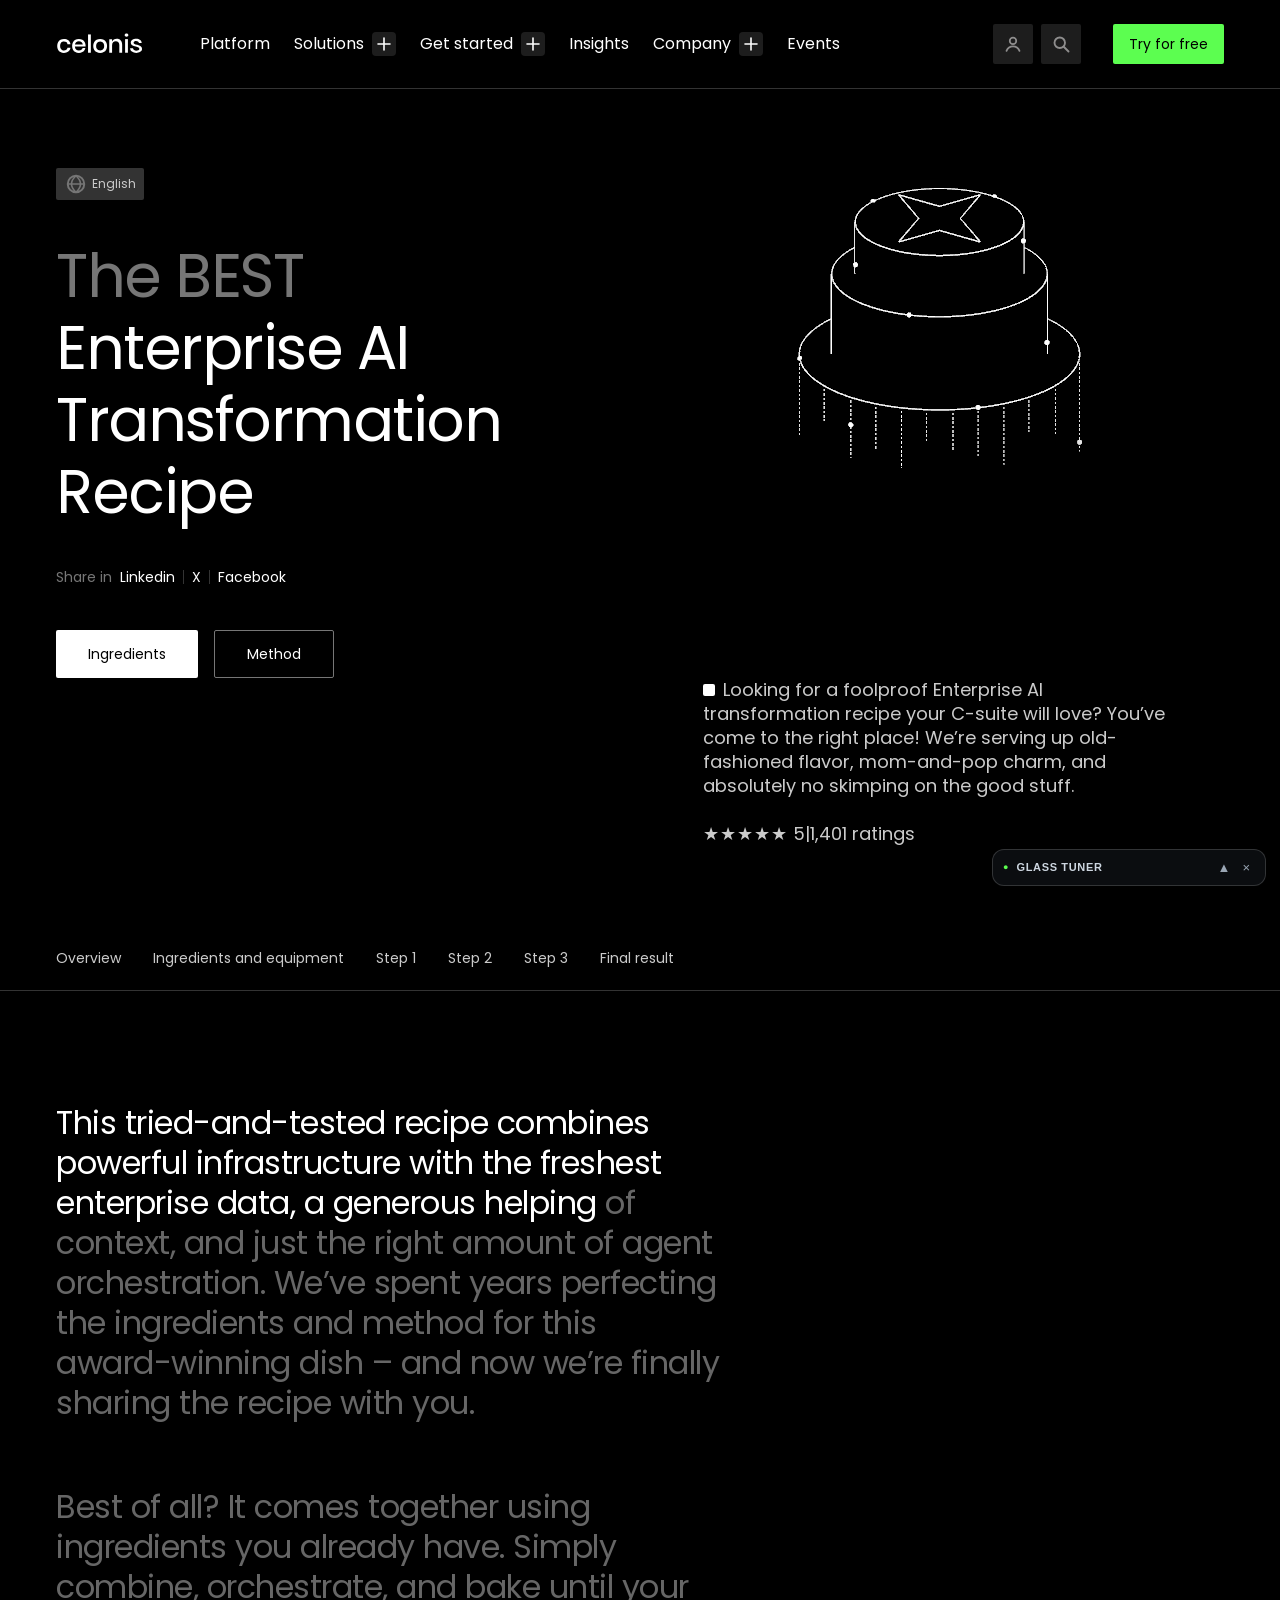
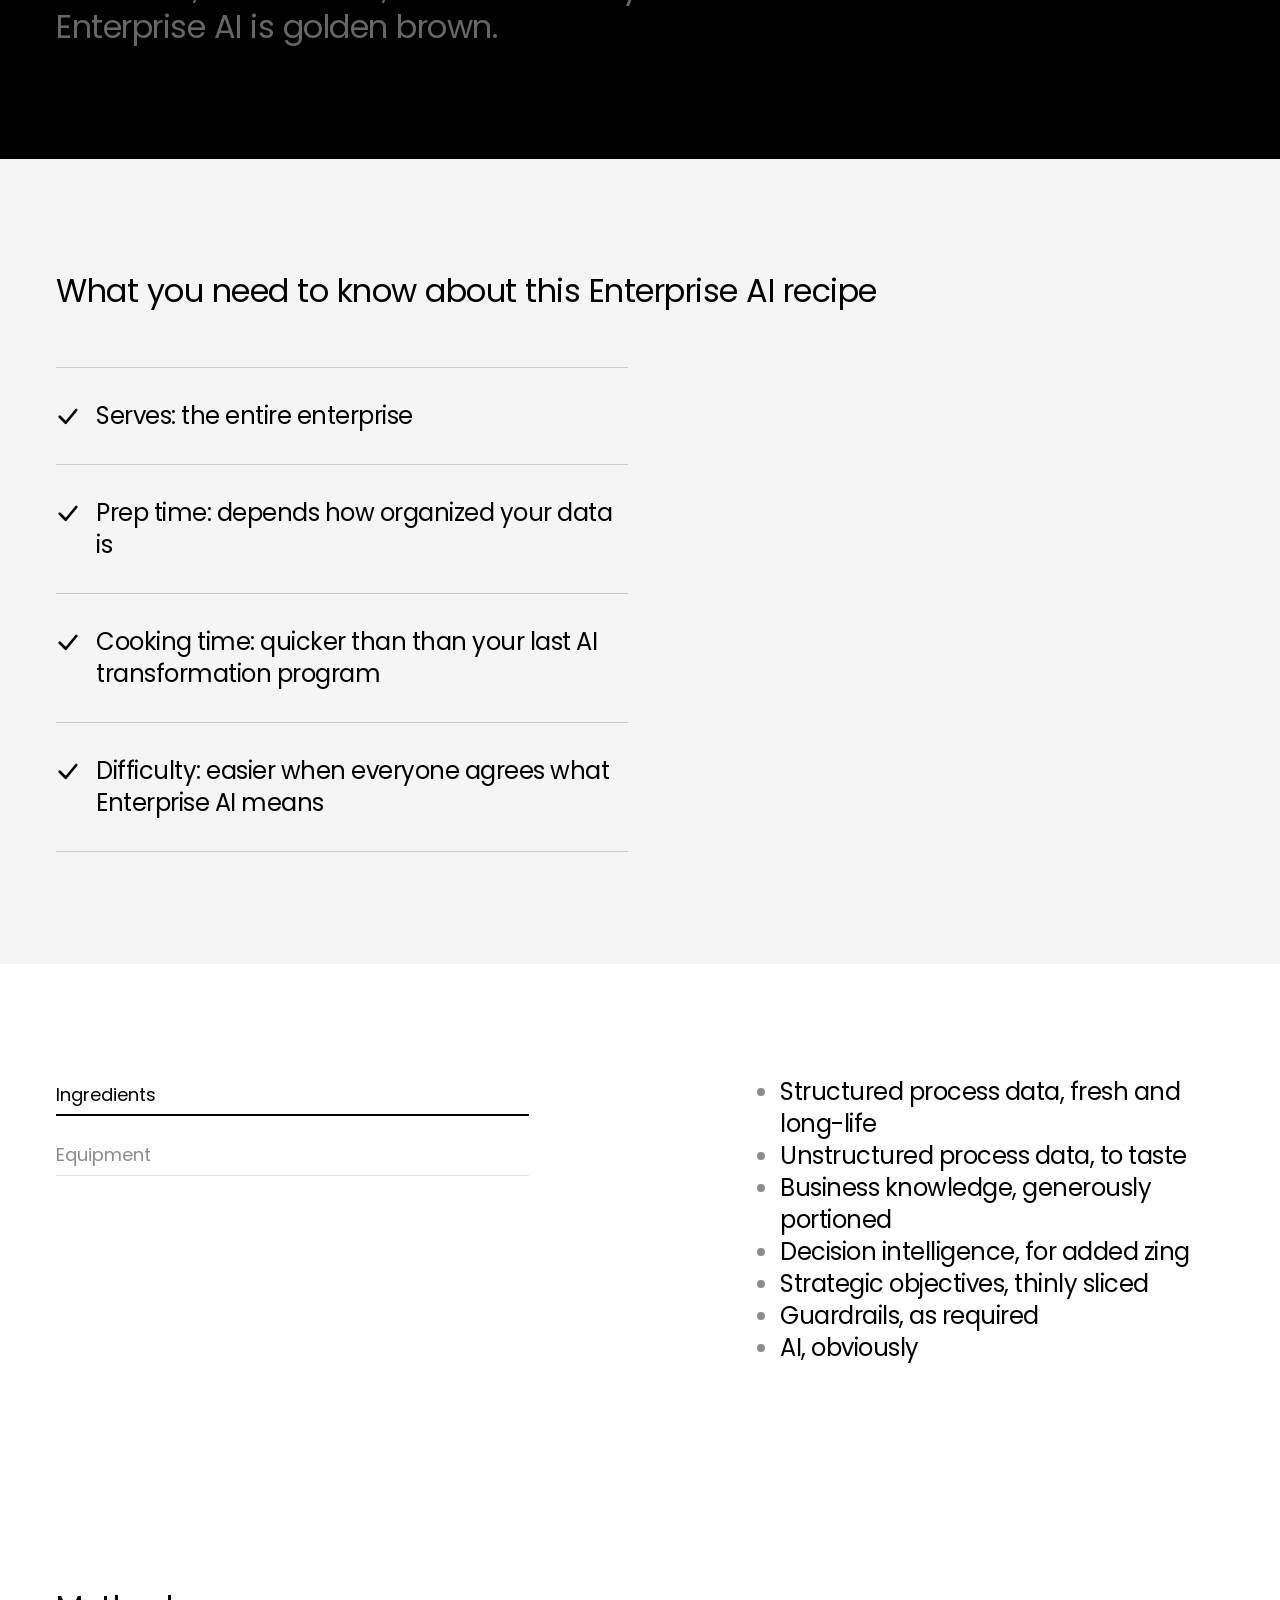
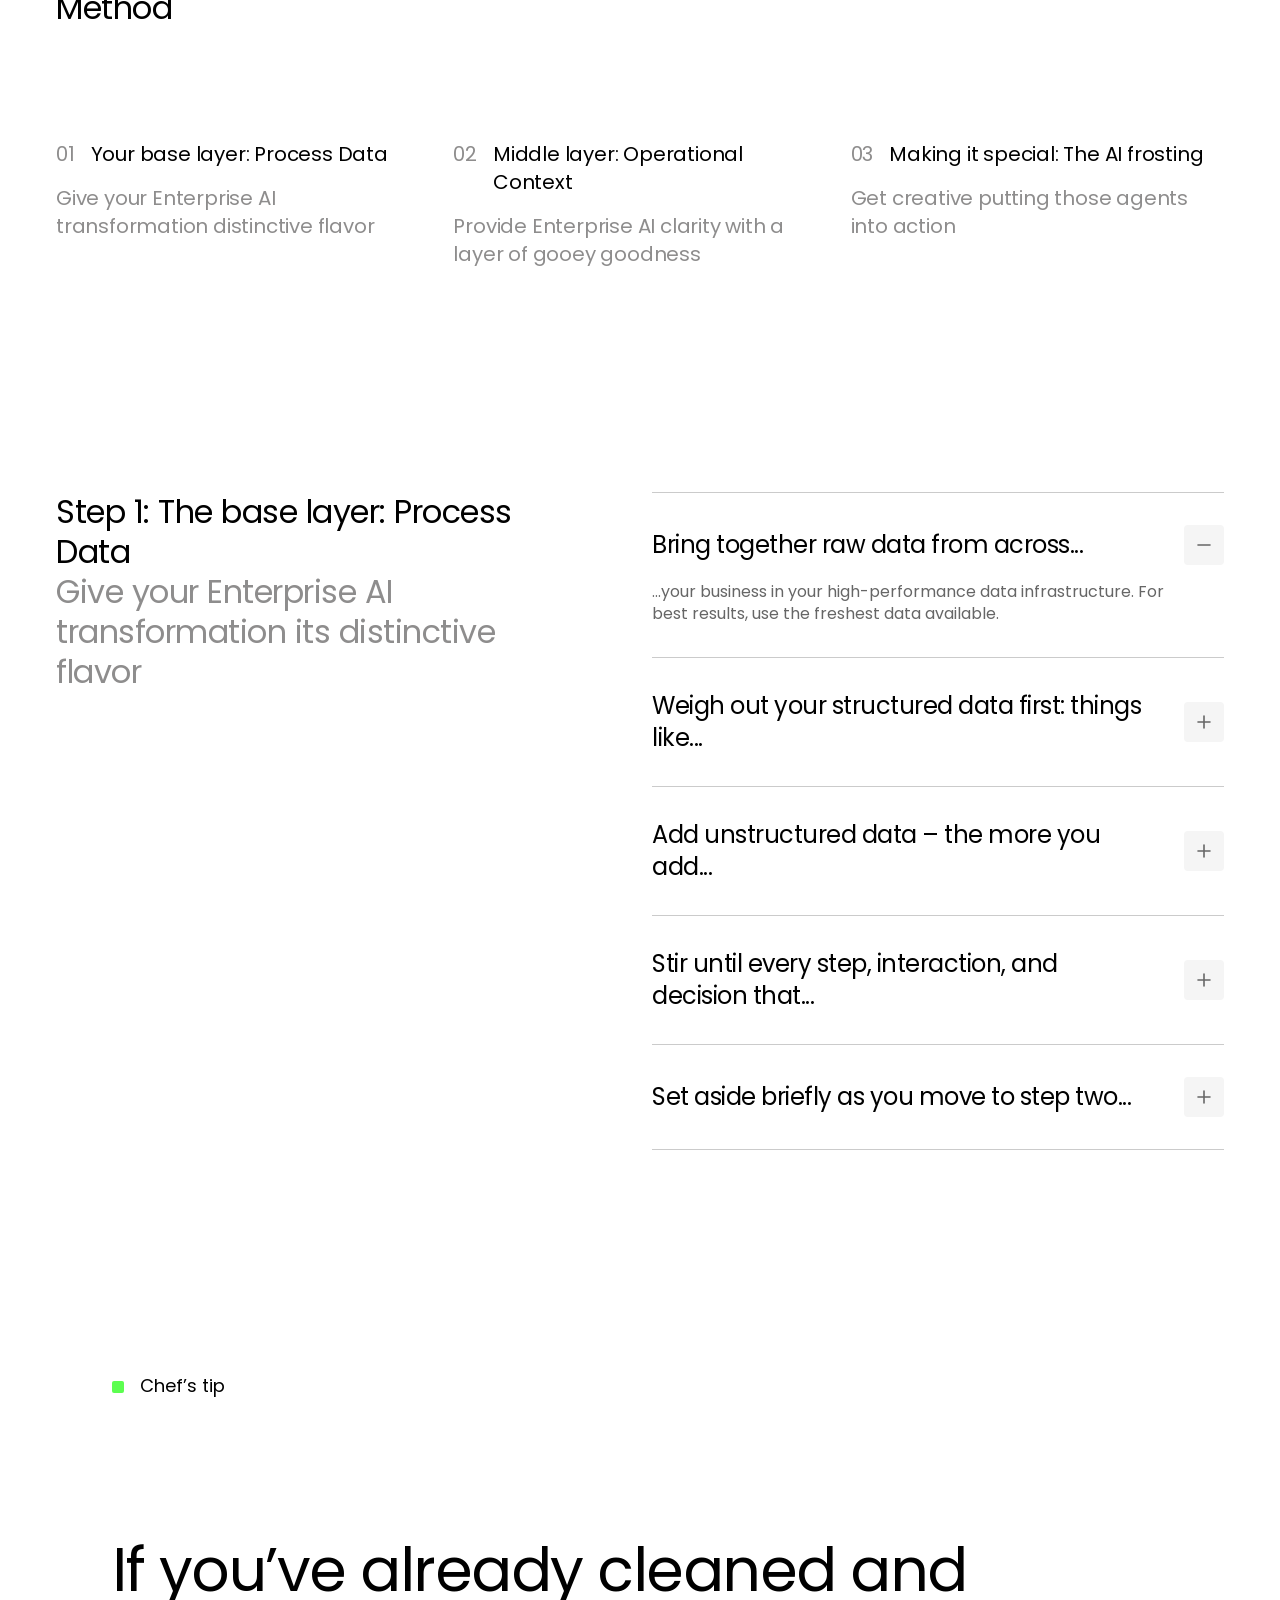
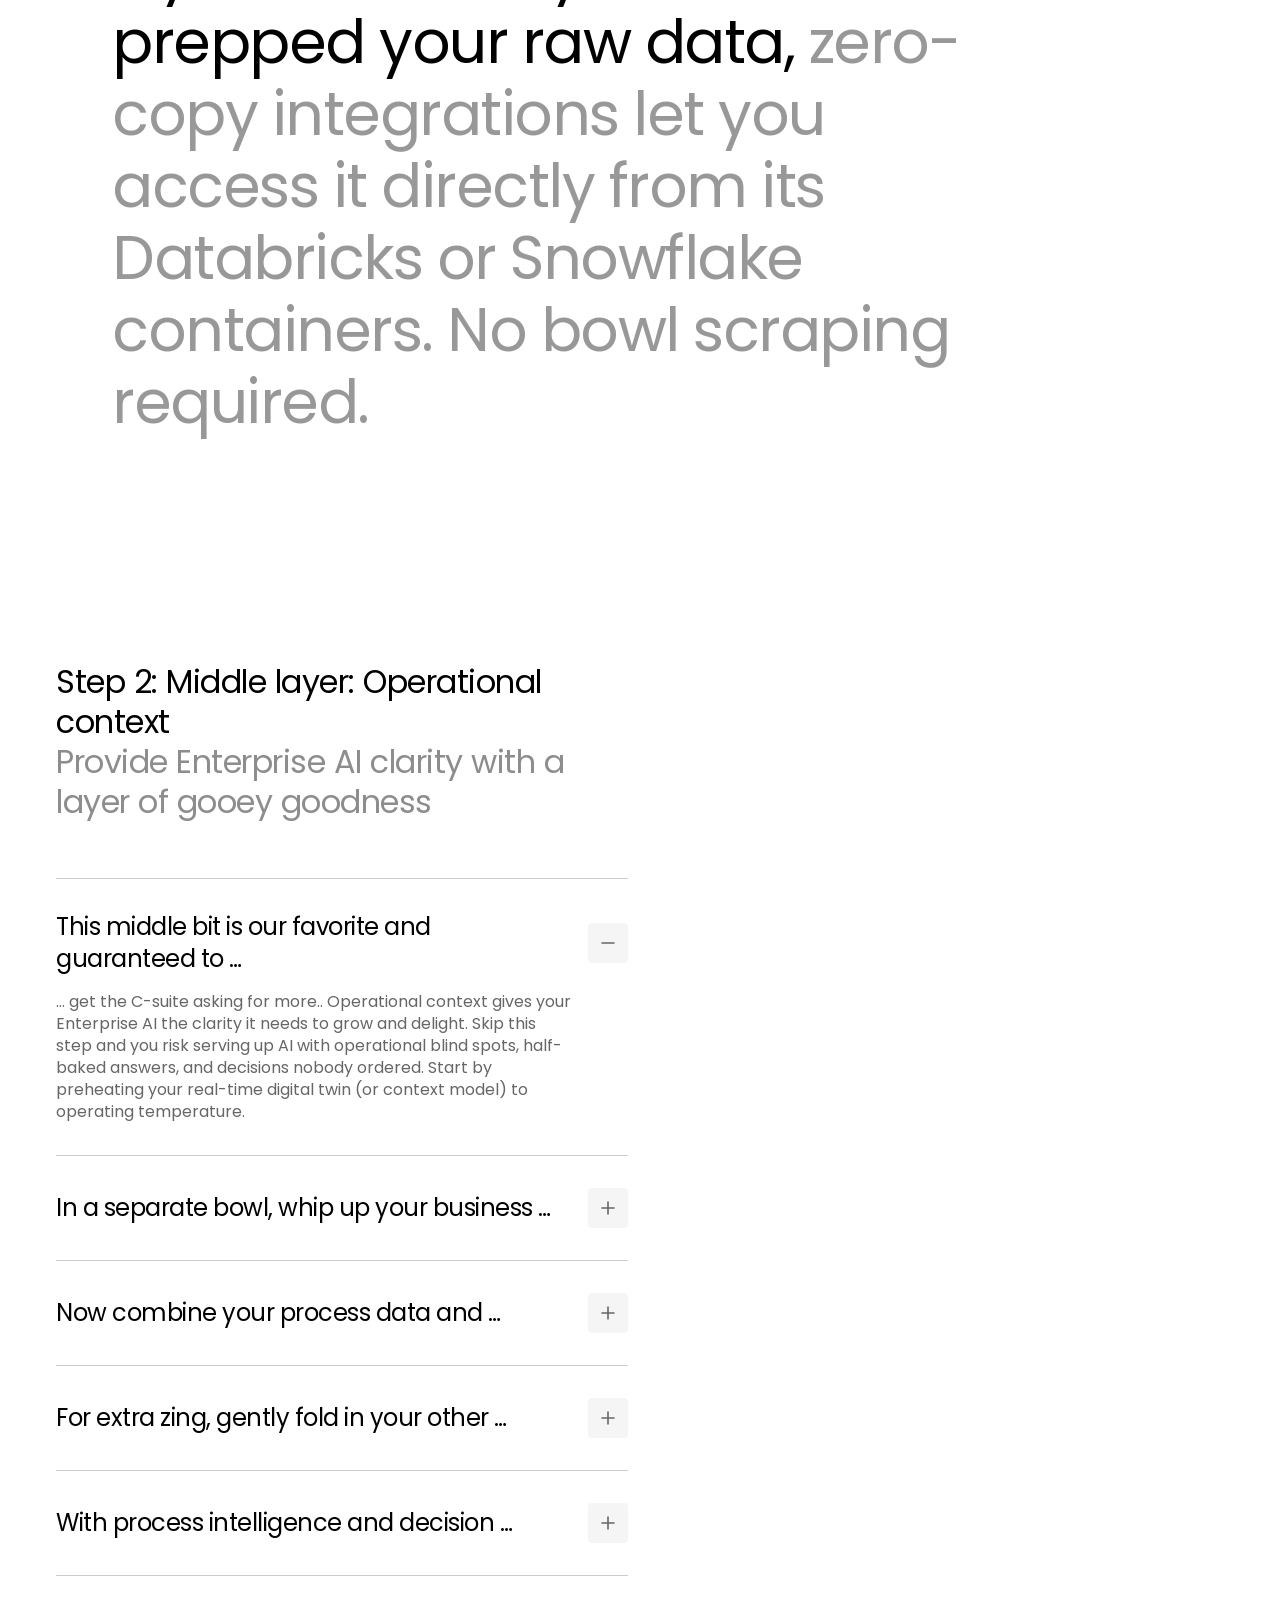
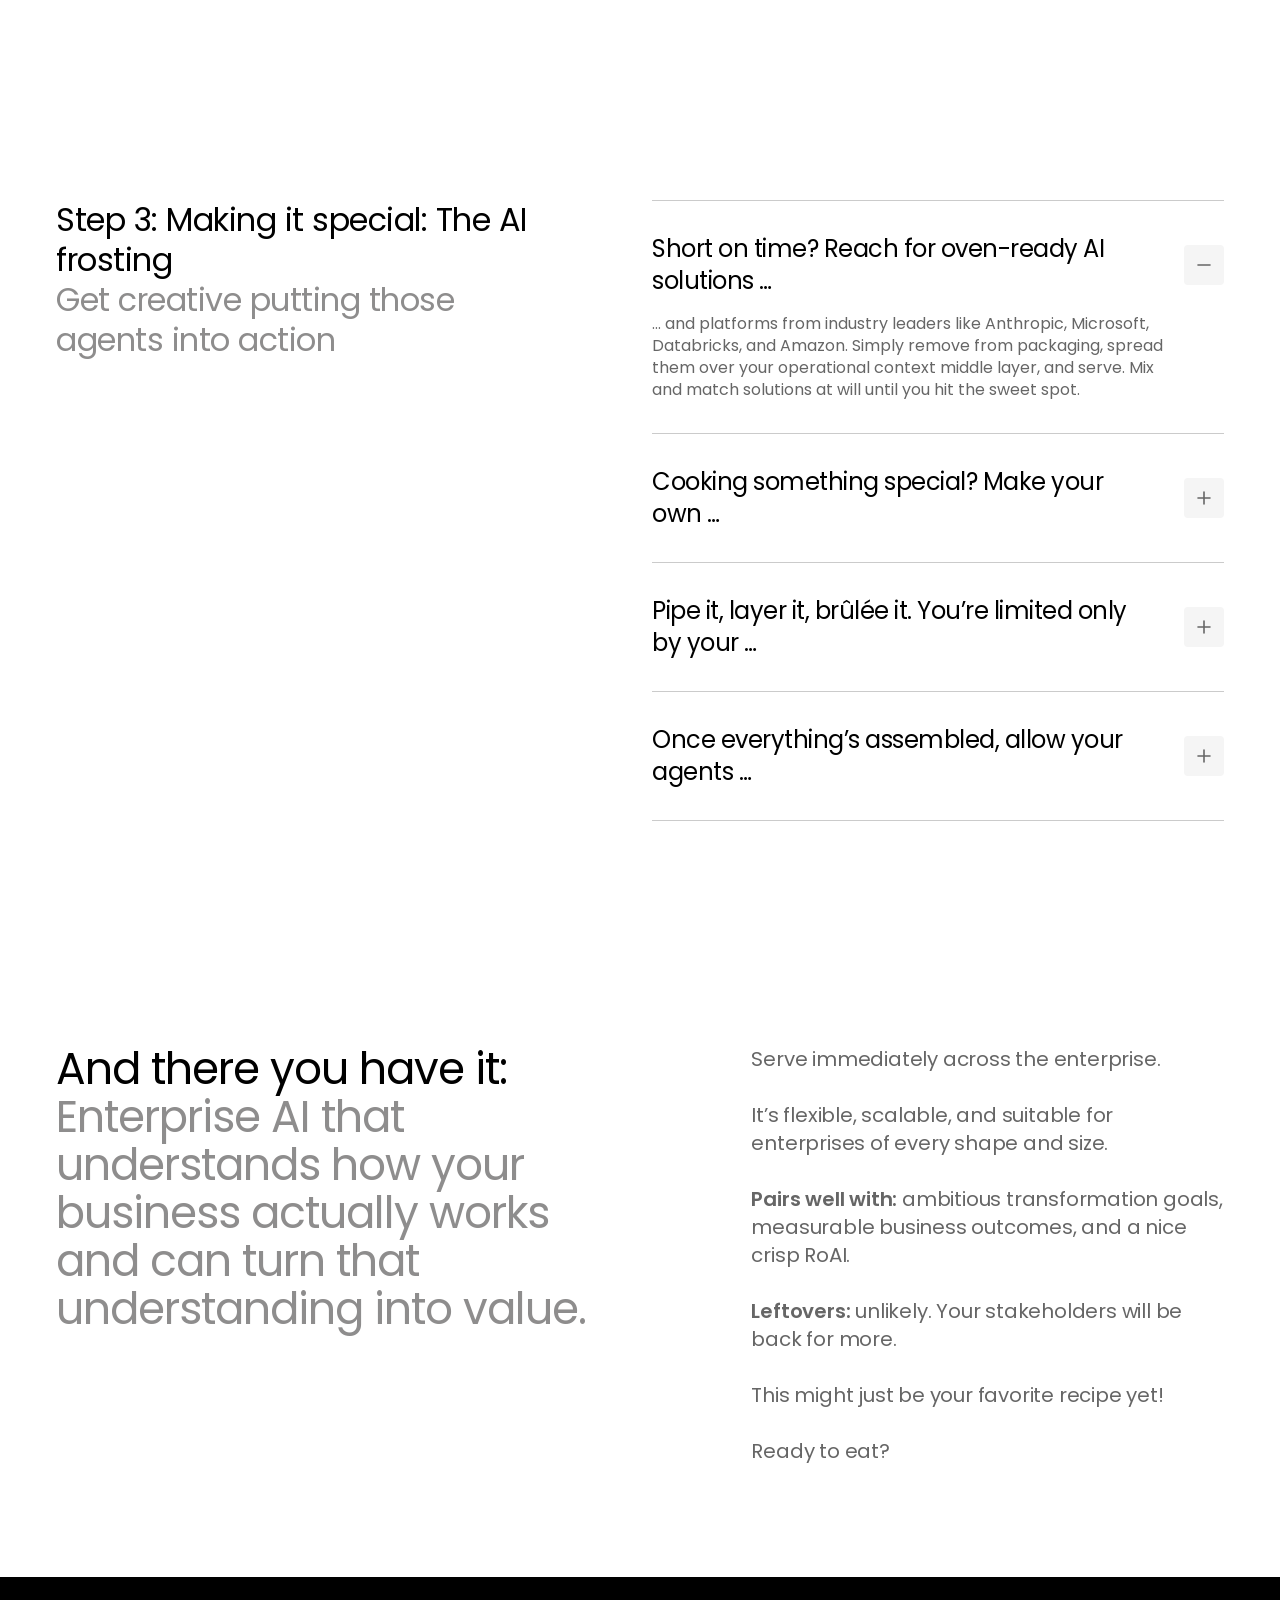
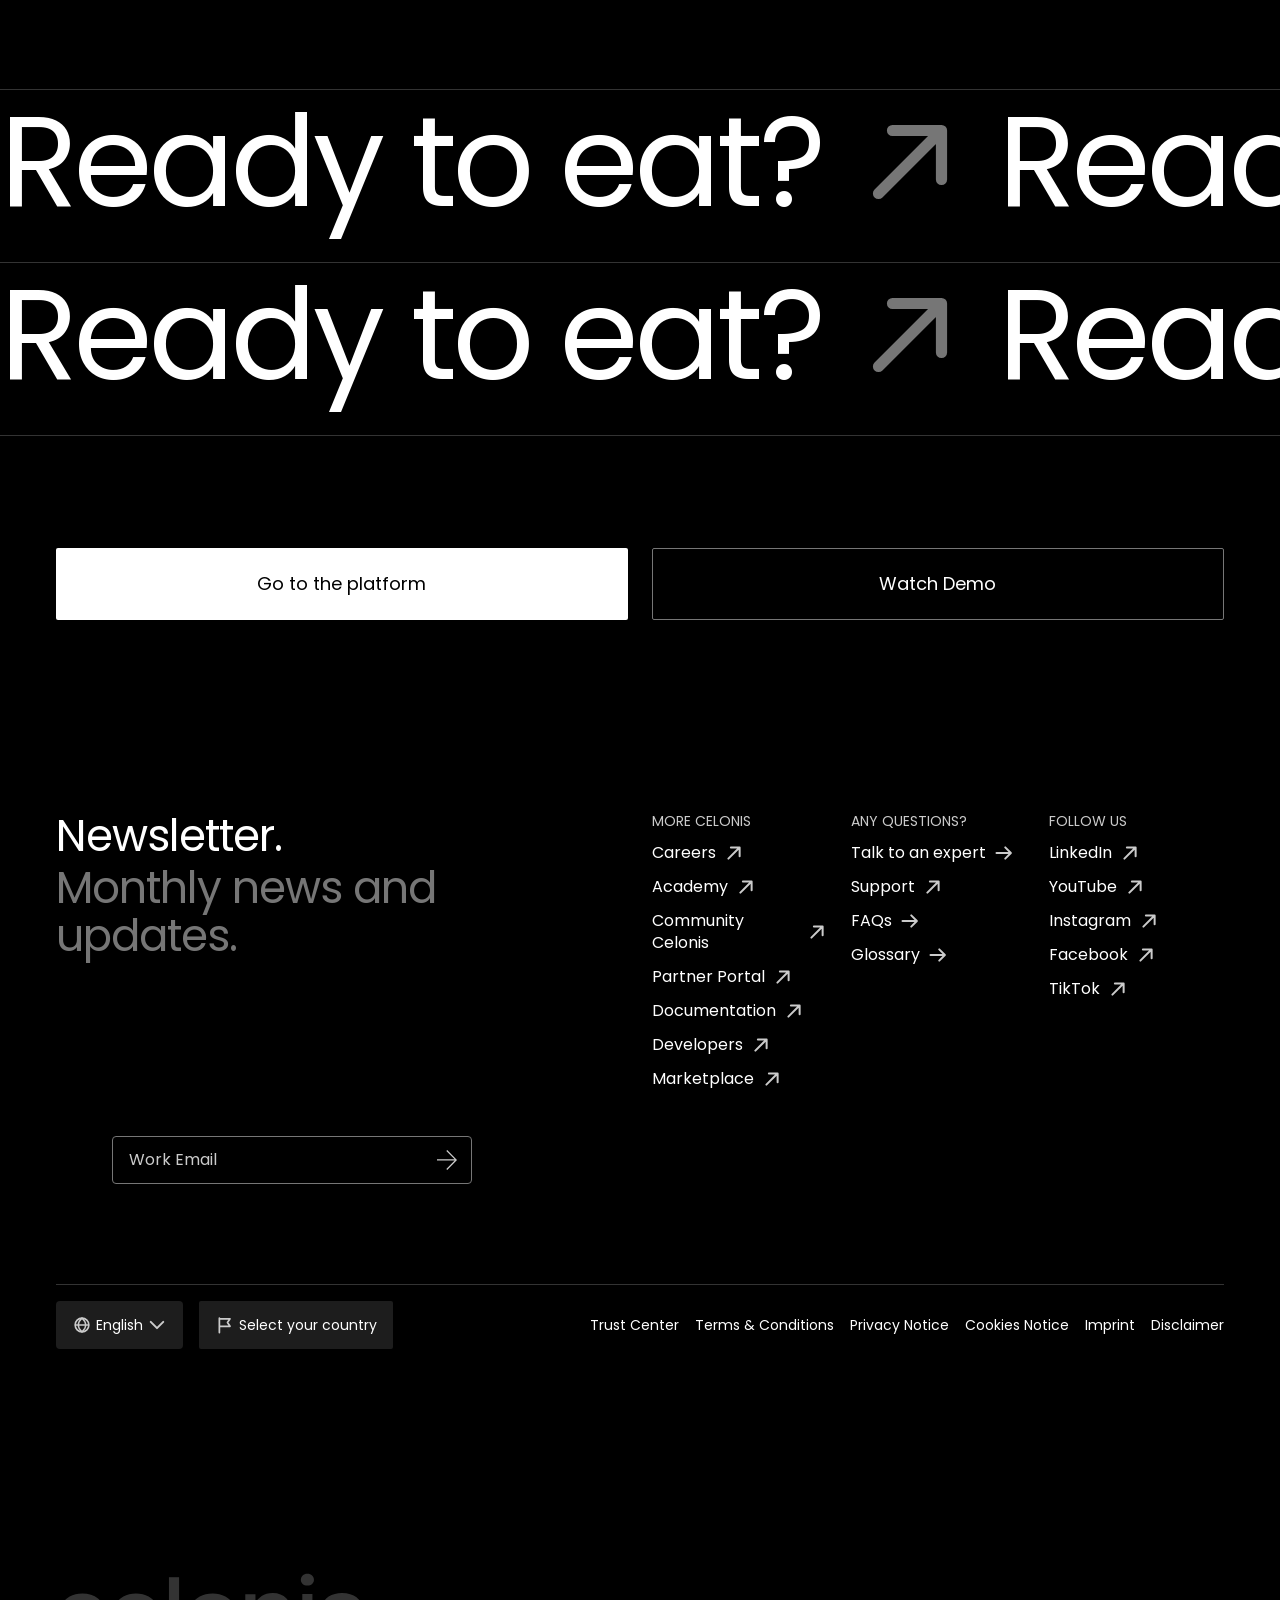
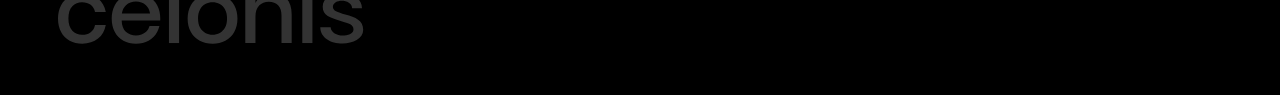
==== cake/versions/classic-3d/index.html @ 704753ac "Add classic-3d version and M35 cake styles Co-Authored-By: Claude Opus 5.5 <noreply@anthropic.com>" ====
<!DOCTYPE html>

<html lang="en" data-cake-version="classic-3d">
<head>
<meta charset="utf-8"/>
<meta content="width=device-width, initial-scale=1" name="viewport"/>
<meta content="noindex,nofollow" name="robots"/>
<title>Vibecoding prototype - Enterprise AI recipe page, Classic 3D — M35 hero (WebGL) (unofficial)</title>
<meta content="Unofficial design prototype by Hanzo. Not an official page of the brand shown, and not published or endorsed by them." name="description"/>
<link href="../../css/styles.css" rel="stylesheet"/>
<link href="../../css/header.css" rel="stylesheet"/>
<link href="../../css/detail-page-hero.css" rel="stylesheet"/>
<link href="../../css/anchor-secondary-menu.css" rel="stylesheet"/>
<link href="../../css/text-only.css" rel="stylesheet"/>
<link href="../../css/title.css" rel="stylesheet"/>
<link href="../../css/collapse-expand.css" rel="stylesheet"/>
<link href="../../css/quotes.css" rel="stylesheet"/>
<link href="../../css/basic-module.css" rel="stylesheet"/>
<link href="../../css/question.css" rel="stylesheet"/>
<link href="../../css/link-with-arrow.css" rel="stylesheet"/>
<link href="../../css/pnf.css" rel="stylesheet"/>
<link href="../../css/footer.css" rel="stylesheet"/>
<link href="../../css/lazy-styles.css" rel="stylesheet"/>
<link href="../../css/poppins.css" rel="stylesheet"/>
<link href="../../css/inert-form.css?v=2" rel="stylesheet"/>
<link href="../../css/page-shell.css" rel="stylesheet"/>
<link href="../../css/cake.css?v=1" rel="stylesheet"/>
<link href="../../css/cake-m35.css?v=1" rel="stylesheet"/>
<link href="../../css/tuner-ui.css?v=1" rel="stylesheet"/>
<link href="../../css/cake-3d.css?v=3" rel="stylesheet"/>
</head>
<body class="appear"><div class="page-shell">
<header class="header-wrapper"><div class="header block" data-block-name="header" data-block-status="loaded"><div><div></div></div><div class="nav-wrapper dark-base-theme"><nav id="nav"><div class="section nav-brand" data-section-status="loaded" style="">
<div class="default-content-wrapper"><p class=""><a href="#" title="Home"><span aria-hidden="true" class="icon icon-logo svg-icon" focusable="false"><svg aria-hidden="true" xmlns="http://www.w3.org/2000/svg"><use href="#logo"></use></svg></span></a></p></div></div><div class="section nav-menu" data-section-status="loaded" style="">
<div class="default-content-wrapper"><ul class="main-nav"><li class="search-link">
<a href="#">
<span>Search</span>
</a>
</li>
<li><a href="#" title="Platform"><span>Platform</span></a></li>
<li class="nav-drop"><button aria-controls="solutions" aria-expanded="false" aria-haspopup="true">Solutions<span class="icon-only icon-only-xsmall">
<span class="icon icon-icon-plus svg-icon"><svg aria-hidden="true" xmlns="http://www.w3.org/2000/svg"><use href="#icon-plus"></use></svg></span>
</span><span class="icon-only icon-only-xsmall">
<span class="icon icon-icon-minus svg-icon"><svg aria-hidden="true" xmlns="http://www.w3.org/2000/svg"><use href="#icon-minus"></use></svg></span>
</span></button><ul id="solutions">
<li class="header-section-get-started"><a href="#" title="Success stories"><span>Success stories</span></a><span class="icon-only dark-base-theme icon-only-medium">
<span class="icon icon-icon-arrow-right svg-icon"><svg aria-hidden="true" xmlns="http://www.w3.org/2000/svg"><use href="#icon-arrow-right"></use></svg></span>
</span></li>
<li class="empty-column"></li><li class="header-section-solutions">By transformation
          <ul>
<li><a href="#" title="Enterprise AI"><span>Enterprise AI</span></a></li>
<li><a href="#" title="Supply Chain"><span>Supply Chain</span></a></li>
<li><a href="#" title="Enterprise IT Modernization"><span>Enterprise IT Modernization</span></a></li>
<li><a href="#" title="All transformations"><span>All transformations</span></a></li>
</ul>
</li>
<li class="header-section-solutions">By Function
          <ul>
<li><a href="#" title="Process Excellence"><span>Process Excellence</span></a></li>
<li><a href="#" title="Finance and Shared Services"><span>Finance and Shared Services</span></a></li>
<li><a href="#" title="Customer Experience"><span>Customer Experience</span></a></li>
<li><a href="#" title="Sustainability"><span>Sustainability</span></a></li>
<li><a href="#" title="All functions"><span>All functions</span></a></li>
</ul>
</li>
<li class="header-section-solutions">By Industry
          <ul>
<li><a href="#" title="Banking"><span>Banking</span></a></li>
<li><a href="#" title="Manufacturing"><span>Manufacturing</span></a></li>
<li><a href="#" title="Automotive"><span>Automotive</span></a></li>
<li><a href="#" title="Life Sciences and Pharma"><span>Life Sciences and Pharma</span></a></li>
<li><a href="#" title="All industries"><span>All industries</span></a></li>
</ul>
</li>
</ul>
</li>
<li class="nav-drop"><button aria-controls="get-started" aria-expanded="false" aria-haspopup="true">Get started<span class="icon-only icon-only-xsmall">
<span class="icon icon-icon-plus svg-icon"><svg aria-hidden="true" xmlns="http://www.w3.org/2000/svg"><use href="#icon-plus"></use></svg></span>
</span><span class="icon-only icon-only-xsmall">
<span class="icon icon-icon-minus svg-icon"><svg aria-hidden="true" xmlns="http://www.w3.org/2000/svg"><use href="#icon-minus"></use></svg></span>
</span></button><ul id="get-started">
<li class="header-section-get-started"><a href="#" title="Become a Customer"><span>Become a Customer</span></a><span class="icon-only dark-base-theme icon-only-medium">
<span class="icon icon-icon-arrow-right svg-icon"><svg aria-hidden="true" xmlns="http://www.w3.org/2000/svg"><use href="#icon-arrow-right"></use></svg></span>
</span></li>
<li class="header-section-get-started"><a href="#" title="Become a Partner"><span>Become a Partner</span></a><span class="icon-only dark-base-theme icon-only-medium">
<span class="icon icon-icon-arrow-right svg-icon"><svg aria-hidden="true" xmlns="http://www.w3.org/2000/svg"><use href="#icon-arrow-right"></use></svg></span>
</span></li>
</ul>
</li>
<li><a href="#" title="Insights"><span>Insights</span></a></li>
<li class="nav-drop"><button aria-controls="company" aria-expanded="false" aria-haspopup="true">Company<span class="icon-only icon-only-xsmall">
<span class="icon icon-icon-plus svg-icon"><svg aria-hidden="true" xmlns="http://www.w3.org/2000/svg"><use href="#icon-plus"></use></svg></span>
</span><span class="icon-only icon-only-xsmall">
<span class="icon icon-icon-minus svg-icon"><svg aria-hidden="true" xmlns="http://www.w3.org/2000/svg"><use href="#icon-minus"></use></svg></span>
</span></button><ul id="company">
<li class="header-section-get-started"><a href="#" title="About us"><span>About us</span></a><span class="icon-only dark-base-theme icon-only-medium">
<span class="icon icon-icon-arrow-right svg-icon"><svg aria-hidden="true" xmlns="http://www.w3.org/2000/svg"><use href="#icon-arrow-right"></use></svg></span>
</span></li>
<li class="header-section-get-started"><a href="#" title="Our programs"><span>Our programs</span></a><span class="icon-only dark-base-theme icon-only-medium">
<span class="icon icon-icon-arrow-right svg-icon"><svg aria-hidden="true" xmlns="http://www.w3.org/2000/svg"><use href="#icon-arrow-right"></use></svg></span>
</span></li>
<li class="header-section-get-started"><a href="#" title="Contact us"><span>Contact us</span></a><span class="icon-only dark-base-theme icon-only-medium">
<span class="icon icon-icon-arrow-right svg-icon"><svg aria-hidden="true" xmlns="http://www.w3.org/2000/svg"><use href="#icon-arrow-right"></use></svg></span>
</span></li>
<li class="empty-column"></li><li class="header-section-company">Explore further
          <ul>
<li><a href="#" title="Newsroom"><span>Newsroom</span></a><br/><a href="#" title="Find all Celonis’ news"><span>Find all Celonis’ news</span></a><span class="icon-only icon-only-small">
<span class="icon icon-icon-arrow-right svg-icon"><svg aria-hidden="true" xmlns="http://www.w3.org/2000/svg"><use href="#icon-arrow-right"></use></svg></span>
</span></li>
<li><a href="#" title="Blog"><span>Blog</span></a><br/><a href="#" title="Read the latest trends and updates"><span>Read the latest trends and updates</span></a><span class="icon-only icon-only-small">
<span class="icon icon-icon-arrow-right svg-icon"><svg aria-hidden="true" xmlns="http://www.w3.org/2000/svg"><use href="#icon-arrow-right"></use></svg></span>
</span></li>
<li><a href="#" title="Careers"><span>Careers</span></a><br/><a href="#" title="Join our team"><span>Join our team</span></a><span class="icon-only icon-only-small">
<span class="icon icon-icon-arrow-up-right svg-icon"><svg aria-hidden="true" xmlns="http://www.w3.org/2000/svg"><use href="#icon-arrow-up-right"></use></svg></span>
</span></li>
</ul>
</li>
</ul>
</li>
<li><a href="#" title="Events"><span>Events</span></a></li>
</ul></div></div><div class="section nav-tools" data-section-status="loaded" style="">
<div class="default-content-wrapper"><p class="button-container"><a aria-label="Account" class="button icon-button" href="#" role="button" title="Account"><span aria-hidden="true" class="visually-hidden" focusable="false">Account</span><span class="icon icon-icon-account svg-icon"><svg aria-hidden="true" xmlns="http://www.w3.org/2000/svg"><use href="#icon-account"></use></svg></span></a></p><p class="button-container"><a aria-label="Search" class="button icon-button" href="#" role="button" title="Search"><span aria-hidden="true" class="visually-hidden" focusable="false">Search</span><span class="icon icon-icon-search svg-icon"><svg aria-hidden="true" xmlns="http://www.w3.org/2000/svg"><use href="#icon-search"></use></svg></span></a></p><p class="button-container"><em><strong><a class="button conversion small" href="#" role="button" title="Try for free"><span>Try for free</span></a></strong></em></p><div class="hamburger"><p class="button-container"><a aria-expanded="false" aria-label="Navigation menu" class="button icon-button" href="#" role="button" title="Navigation menu"><span>
</span><span class="visually-hidden">Navigation menu</span>
<span class="icon-only icon-only-medium">
<span class="icon icon-icon-menu svg-icon"><svg aria-hidden="true" xmlns="http://www.w3.org/2000/svg"><use href="#icon-menu"></use></svg></span>
</span><span class="icon-only icon-only-medium">
<span class="icon icon-icon-close svg-icon"><svg aria-hidden="true" xmlns="http://www.w3.org/2000/svg"><use href="#icon-close"></use></svg></span>
</span></a></p></div></div></div></nav></div></div></header><main class="cake-page">
<!-- M35 · Detail page hero — the site's own `detail-page-hero` block (markup as in celonistvibecoding experiments/3d-book) -->
<div class="section detail-page-hero-container" data-module="M35-Detail-page-hero" id="top">
<div class="detail-page-hero-wrapper dark-base-theme">
<div class="detail-page-hero block dark-base-theme no-back-button" data-block-name="detail-page-hero" data-block-status="loaded">
<div>
<div class="labels-container dark-secondary-theme"><div class="label"><span class="icon icon-icon-globe svg-icon"><svg aria-hidden="true" xmlns="http://www.w3.org/2000/svg"><use href="#icon-globe"></use></svg></span><span>English</span></div></div>
<div class="detail-page-hero-title-and-links"><div class="titles-container"><p class="overtitle">The BEST</p><h1 class="title">Enterprise AI Transformation Recipe</h1></div>
<div class="detail-page-hero-links-area"><p class="social-links-container"><span>Share in</span><a href="#">Linkedin</a><a href="#">X</a><a href="#">Facebook</a></p><div class="buttons-row"><p class="button-container"><a class="button" href="#ingredients" role="button"><span>Ingredients</span></a></p><p class="button-container"><a class="button secondary" href="#method" role="button"><span>Method</span></a></p></div></div>
</div>
<div class="detail-page-hero-media-container cake-media-invert"><figure class="cake-3d-stage" data-slot="hero" data-scene="classic"><canvas class="cake-3d-canvas" role="img" aria-label="Animated 3D glass illustration of a three-layer cake"></canvas><img class="cake-3d-fallback" src="img/hero.png" alt="Line illustration of a three-layer cake"/></figure></div>
<p class="white-square square-l detail-text-content">Looking for a foolproof Enterprise AI transformation recipe your C-suite will love? You’ve come to the right place! We’re serving up old-fashioned flavor, mom-and-pop charm, and absolutely no skimping on the good stuff.<span class="cake-hero-rating"><span class="stars" aria-hidden="true">★★★★★</span> 5|1,401 ratings</span></p>
<div class="detail-page-hero-links-area"><p class="social-links-container"><span>Share in</span><a href="#">Linkedin</a><a href="#">X</a><a href="#">Facebook</a></p><div class="buttons-row"><p class="button-container"><a class="button" href="#ingredients" role="button"><span>Ingredients</span></a></p><p class="button-container"><a class="button secondary" href="#method" role="button"><span>Method</span></a></p></div></div>
</div>
</div>
</div>
</div>
<!-- M03 · Anchor secondary menu (site block) -->
<div class="anchor-secondary-menu-wrapper dark-base-theme" data-module="M03-Anchor-secondary-menu">
<div class="anchor-secondary-menu dark-base-theme block full-width" data-block-status="loaded">
<div><div>
<ul>
<li><a href="#overview" role="button"><span>Overview</span></a></li>
<li><a href="#ingredients" role="button"><span>Ingredients and equipment</span></a></li>
<li><a href="#step-1" role="button"><span>Step 1</span></a></li>
<li><a href="#step-2" role="button"><span>Step 2</span></a></li>
<li><a href="#step-3" role="button"><span>Step 3</span></a></li>
<li><a href="#final-result" role="button"><span>Final result</span></a></li>
</ul>
</div></div>
</div>
</div>
<!-- M45 · Text only — the site's `text-only` block (word-by-word reveal); the second half stays dim, as in the Figma -->
<div class="section text-only-container" data-module="M45-Text-only" id="overview">
<div class="text-only-wrapper dark-base-theme">
<div class="text-only reveal block" data-block-status="loaded">
<div><div>
<p><span style="animation-delay:0.1s">This</span> <span style="animation-delay:0.2s">tried-and-tested</span> <span style="animation-delay:0.3s">recipe</span> <span style="animation-delay:0.4s">combines</span> <span style="animation-delay:0.5s">powerful</span> <span style="animation-delay:0.6s">infrastructure</span> <span style="animation-delay:0.7s">with</span> <span style="animation-delay:0.8s">the</span> <span style="animation-delay:0.9s">freshest</span> <span style="animation-delay:1.0s">enterprise</span> <span style="animation-delay:1.1s">data,</span> <span style="animation-delay:1.2s">a</span> <span style="animation-delay:1.3s">generous</span> <span style="animation-delay:1.4s">helping</span> <span class="cake-dim" style="animation-delay:0.1s">of</span> <span class="cake-dim" style="animation-delay:0.2s">context,</span> <span class="cake-dim" style="animation-delay:0.3s">and</span> <span class="cake-dim" style="animation-delay:0.4s">just</span> <span class="cake-dim" style="animation-delay:0.5s">the</span> <span class="cake-dim" style="animation-delay:0.6s">right</span> <span class="cake-dim" style="animation-delay:0.7s">amount</span> <span class="cake-dim" style="animation-delay:0.8s">of</span> <span class="cake-dim" style="animation-delay:0.9s">agent</span> <span class="cake-dim" style="animation-delay:1.0s">orchestration.</span> <span class="cake-dim" style="animation-delay:1.1s">We’ve</span> <span class="cake-dim" style="animation-delay:1.2s">spent</span> <span class="cake-dim" style="animation-delay:1.3s">years</span> <span class="cake-dim" style="animation-delay:1.4s">perfecting</span> <span class="cake-dim" style="animation-delay:1.5s">the</span> <span class="cake-dim" style="animation-delay:1.6s">ingredients</span> <span class="cake-dim" style="animation-delay:1.7s">and</span> <span class="cake-dim" style="animation-delay:1.8s">method</span> <span class="cake-dim" style="animation-delay:1.9s">for</span> <span class="cake-dim" style="animation-delay:2.0s">this</span> <span class="cake-dim" style="animation-delay:2.1s">award-winning</span> <span class="cake-dim" style="animation-delay:2.2s">dish</span> <span class="cake-dim" style="animation-delay:2.3s">–</span> <span class="cake-dim" style="animation-delay:2.4s">and</span> <span class="cake-dim" style="animation-delay:2.5s">now</span> <span class="cake-dim" style="animation-delay:2.6s">we’re</span> <span class="cake-dim" style="animation-delay:2.7s">finally</span> <span class="cake-dim" style="animation-delay:2.8s">sharing</span> <span class="cake-dim" style="animation-delay:2.9s">the</span> <span class="cake-dim" style="animation-delay:3.0s">recipe</span> <span class="cake-dim" style="animation-delay:3.1s">with</span> <span class="cake-dim" style="animation-delay:3.2s">you.</span></p>
<p class="cake-text-only-second"><span class="cake-dim" style="animation-delay:0.1s">Best</span> <span class="cake-dim" style="animation-delay:0.2s">of</span> <span class="cake-dim" style="animation-delay:0.3s">all?</span> <span class="cake-dim" style="animation-delay:0.4s">It</span> <span class="cake-dim" style="animation-delay:0.5s">comes</span> <span class="cake-dim" style="animation-delay:0.6s">together</span> <span class="cake-dim" style="animation-delay:0.7s">using</span> <span class="cake-dim" style="animation-delay:0.8s">ingredients</span> <span class="cake-dim" style="animation-delay:0.9s">you</span> <span class="cake-dim" style="animation-delay:1.0s">already</span> <span class="cake-dim" style="animation-delay:1.1s">have.</span> <span class="cake-dim" style="animation-delay:1.2s">Simply</span> <span class="cake-dim" style="animation-delay:1.3s">combine,</span> <span class="cake-dim" style="animation-delay:1.4s">orchestrate,</span> <span class="cake-dim" style="animation-delay:1.5s">and</span> <span class="cake-dim" style="animation-delay:1.6s">bake</span> <span class="cake-dim" style="animation-delay:1.7s">until</span> <span class="cake-dim" style="animation-delay:1.8s">your</span> <span class="cake-dim" style="animation-delay:1.9s">Enterprise</span> <span class="cake-dim" style="animation-delay:2.0s">AI</span> <span class="cake-dim" style="animation-delay:2.1s">is</span> <span class="cake-dim" style="animation-delay:2.2s">golden</span> <span class="cake-dim" style="animation-delay:2.3s">brown.</span></p>
</div></div>
</div>
</div>
</div>
<!-- M46 · Short list — site `title` block + check list + media (no site block draws this list) -->
<div class="section cake-shortlist cake-bg-secondary" data-module="M46-Short-list">
<div class="title-wrapper">
<div class="title block" data-block-status="loaded"><div><div class="title-link-container"><h2>What you need to know about this Enterprise AI recipe</h2></div></div></div>
</div>
<div class="cake-grid cake-shortlist__body">
<ul class="cake-checklist">
<li><span class="icon icon-icon-check svg-icon"><svg aria-hidden="true"><use href="#icon-check"></use></svg></span>Serves: the entire enterprise</li>
<li><span class="icon icon-icon-check svg-icon"><svg aria-hidden="true"><use href="#icon-check"></use></svg></span>Prep time: depends how organized your data is</li>
<li><span class="icon icon-icon-check svg-icon"><svg aria-hidden="true"><use href="#icon-check"></use></svg></span>Cooking time: quicker than than your last AI transformation program</li>
<li><span class="icon icon-icon-check svg-icon"><svg aria-hidden="true"><use href="#icon-check"></use></svg></span>Difficulty: easier when everyone agrees what Enterprise AI means</li>
</ul>
<figure class="cake-shortlist__media cake-media">
<figure class="cake-3d-stage cake-3d-light" data-slot="shortlist" data-scene="classic-light"><canvas class="cake-3d-canvas" role="img" aria-label="Animated 3D glass illustration of a three-layer cake"></canvas><img class="cake-3d-fallback" src="img/shortlist.png" alt="Line illustration of a three-layer cake"/></figure>
</figure>
</div>
</div>
<!-- M09 · Solutions — Figma uses it as two tabs + a list. The site's `solutions` block is an auto-advancing
       accordion with a 12 s progress bar and a sidebar, a different behaviour, so this is built on its tokens. -->
<div class="section cake-tabs" data-module="M09-Solutions" id="ingredients">
<div class="cake-grid">
<div aria-label="Ingredients and equipment" class="cake-tabs__list" role="tablist">
<button aria-controls="panel-ingredients" aria-selected="true" class="cake-tabs__tab" id="tab-ingredients" role="tab">Ingredients</button>
<button aria-controls="panel-equipment" aria-selected="false" class="cake-tabs__tab" id="tab-equipment" role="tab" tabindex="-1">Equipment</button>
</div>
<div class="cake-tabs__panels">
<ul aria-labelledby="tab-ingredients" class="cake-bullets" id="panel-ingredients" role="tabpanel">
<li>Structured process data, fresh and long-life</li>
<li>Unstructured process data, to taste</li>
<li>Business knowledge, generously portioned</li>
<li>Decision intelligence, for added zing</li>
<li>Strategic objectives, thinly sliced</li>
<li>Guardrails, as required</li>
<li>AI, obviously</li>
</ul>
<!-- PLACEHOLDER COPY: the Equipment panel is hidden in the Figma master; text pending from copywriting -->
<ul aria-labelledby="tab-equipment" class="cake-bullets" data-placeholder="true" hidden="" id="panel-equipment" role="tabpanel">
<li>A process intelligence platform</li>
<li>Your existing data infrastructure</li>
<li>A real-time digital twin, preheated</li>
<li>The AI tools and agents of your choice</li>
<li>A cross-functional team of chefs</li>
</ul>
</div>
</div>
</div>
<!-- M61 · Title (site block) + M28 · Journey -->
<div class="section cake-journey" data-module="M61-Title + M28-Journey" id="method">
<div class="title-wrapper">
<div class="title block" data-block-status="loaded"><div><div class="title-link-container"><h2>Method</h2></div></div></div>
</div>
<div class="cake-grid">
<ol class="cake-journey__list">
<li><a href="#step-1"><span class="cake-journey__num">01</span><span class="cake-journey__name">Your base layer: Process Data</span><span class="cake-journey__desc">Give your Enterprise AI transformation distinctive flavor</span></a></li>
<li><a href="#step-2"><span class="cake-journey__num">02</span><span class="cake-journey__name">Middle layer: Operational Context</span><span class="cake-journey__desc">Provide Enterprise AI clarity with a layer of gooey goodness</span></a></li>
<li><a href="#step-3"><span class="cake-journey__num">03</span><span class="cake-journey__name">Making it special: The AI frosting</span><span class="cake-journey__desc">Get creative putting those agents into action</span></a></li>
</ol>
</div>
</div>
<!-- M19 · Collapse-expand — Step 1 (site block) -->
<div class="section cake-steps" data-module="M19-Collaps-expand" id="step-1">
<div class="collapse-expand-wrapper">
<div class="collapse-expand block" data-block-status="loaded">
<div><div>
<h2>Step 1: The base layer: Process Data</h2>
<p>Give your Enterprise AI transformation its distinctive flavor</p>
</div></div>
<div><figure class="cake-media"><figure class="cake-3d-stage cake-3d-light" data-slot="step-1" data-scene="classic-light"><canvas class="cake-3d-canvas" role="img" aria-label="Animated 3D glass illustration: process data flowing into the base layer"></canvas><img class="cake-3d-fallback" src="img/step-1.png" alt="Line illustration: process data flowing into the base layer"/></figure></figure></div>
<div class="accordion" data-exclusive="">
<details class="accordion-item" open="">
<summary class="accordion-item-summary"><p>Bring together raw data from across...</p><div class="accordion-item-summary-icon"><span class="icon icon-icon-plus accordion-icon-expand svg-icon"><svg aria-hidden="true"><use href="#icon-plus"></use></svg></span><span class="icon icon-icon-minus accordion-icon-collapse svg-icon"><svg aria-hidden="true"><use href="#icon-minus"></use></svg></span></div></summary>
<div class="accordion-item-content"><p>...your business in your high-performance data infrastructure. For best results, use the freshest data available.</p></div>
</details>
<details class="accordion-item" data-placeholder="true">
<summary class="accordion-item-summary"><p>Weigh out your structured data first: things like...</p><div class="accordion-item-summary-icon"><span class="icon icon-icon-plus accordion-icon-expand svg-icon"><svg aria-hidden="true"><use href="#icon-plus"></use></svg></span><span class="icon icon-icon-minus accordion-icon-collapse svg-icon"><svg aria-hidden="true"><use href="#icon-minus"></use></svg></span></div></summary>
<div class="accordion-item-content"><p>...orders, invoices and deliveries from your ERP, CRM and supply chain systems. Measure carefully: this is what gives the base its structure.</p></div>
</details>
<details class="accordion-item" data-placeholder="true">
<summary class="accordion-item-summary"><p>Add unstructured data – the more you add...</p><div class="accordion-item-summary-icon"><span class="icon icon-icon-plus accordion-icon-expand svg-icon"><svg aria-hidden="true"><use href="#icon-plus"></use></svg></span><span class="icon icon-icon-minus accordion-icon-collapse svg-icon"><svg aria-hidden="true"><use href="#icon-minus"></use></svg></span></div></summary>
<div class="accordion-item-content"><p>...the richer the flavor. Emails, tickets, documents and chats all bring texture your structured data can’t.</p></div>
</details>
<details class="accordion-item" data-placeholder="true">
<summary class="accordion-item-summary"><p>Stir until every step, interaction, and decision that...</p><div class="accordion-item-summary-icon"><span class="icon icon-icon-plus accordion-icon-expand svg-icon"><svg aria-hidden="true"><use href="#icon-plus"></use></svg></span><span class="icon icon-icon-minus accordion-icon-collapse svg-icon"><svg aria-hidden="true"><use href="#icon-minus"></use></svg></span></div></summary>
<div class="accordion-item-content"><p>...makes up your processes is evenly mixed into one connected view of how your business really runs.</p></div>
</details>
<details class="accordion-item" data-placeholder="true">
<summary class="accordion-item-summary"><p>Set aside briefly as you move to step two...</p><div class="accordion-item-summary-icon"><span class="icon icon-icon-plus accordion-icon-expand svg-icon"><svg aria-hidden="true"><use href="#icon-plus"></use></svg></span><span class="icon icon-icon-minus accordion-icon-collapse svg-icon"><svg aria-hidden="true"><use href="#icon-minus"></use></svg></span></div></summary>
<div class="accordion-item-content"><p>...your base layer will keep refreshing itself while you prepare the operational context.</p></div>
</details>
</div>
</div>
</div>
</div>
<!-- M25 · Quotes — Chef's tip (site block) -->
<div class="section cake-quote" data-module="M25-Quotes">
<div class="quotes-wrapper">
<div class="quotes block no-media" data-block-status="loaded">
<ul><li class="quote-no-link quote-no-image quote-slide"><div>
<p class="square p-name">Chef’s tip</p>
<p class="p-quote cake-quote__text"><span class="cake-quote__hi">If you’ve already cleaned and prepped your raw data,</span> <span class="cake-quote__lo">zero-copy integrations let you access it directly from its Databricks or Snowflake containers. No bowl scraping required.</span></p>
</div></li></ul>
</div>
</div>
</div>
<!-- M19 · Collapse-expand (align-right) — Step 2 -->
<div class="section cake-steps" data-module="M19-Collaps-expand" id="step-2">
<div class="collapse-expand-wrapper">
<div class="collapse-expand block align-right" data-block-status="loaded">
<div><div>
<h2>Step 2: Middle layer: Operational context</h2>
<p>Provide Enterprise AI clarity with a layer of gooey goodness</p>
</div></div>
<div><figure class="cake-media"><figure class="cake-3d-stage cake-3d-light" data-slot="step-2" data-scene="classic-light"><canvas class="cake-3d-canvas" role="img" aria-label="Animated 3D glass illustration: the operational context layer"></canvas><img class="cake-3d-fallback" src="img/step-2.png" alt="Line illustration: the operational context layer"/></figure></figure></div>
<div class="accordion" data-exclusive="">
<details class="accordion-item" open="">
<summary class="accordion-item-summary"><p>This middle bit is our favorite and guaranteed to …</p><div class="accordion-item-summary-icon"><span class="icon icon-icon-plus accordion-icon-expand svg-icon"><svg aria-hidden="true"><use href="#icon-plus"></use></svg></span><span class="icon icon-icon-minus accordion-icon-collapse svg-icon"><svg aria-hidden="true"><use href="#icon-minus"></use></svg></span></div></summary>
<div class="accordion-item-content"><p>... get the C-suite asking for more.. Operational context gives your Enterprise AI the clarity it needs to grow and delight. Skip this step and you risk serving up AI with operational blind spots, half-baked answers, and decisions nobody ordered. Start by preheating your real-time digital twin (or context model) to operating temperature.</p></div>
</details>
<details class="accordion-item" data-placeholder="true">
<summary class="accordion-item-summary"><p>In a separate bowl, whip up your business …</p><div class="accordion-item-summary-icon"><span class="icon icon-icon-plus accordion-icon-expand svg-icon"><svg aria-hidden="true"><use href="#icon-plus"></use></svg></span><span class="icon icon-icon-minus accordion-icon-collapse svg-icon"><svg aria-hidden="true"><use href="#icon-minus"></use></svg></span></div></summary>
<div class="accordion-item-content"><p>… knowledge: policies, rules, KPIs and the know-how that lives in your teams’ heads, until it forms soft peaks.</p></div>
</details>
<details class="accordion-item" data-placeholder="true">
<summary class="accordion-item-summary"><p>Now combine your process data and …</p><div class="accordion-item-summary-icon"><span class="icon icon-icon-plus accordion-icon-expand svg-icon"><svg aria-hidden="true"><use href="#icon-plus"></use></svg></span><span class="icon icon-icon-minus accordion-icon-collapse svg-icon"><svg aria-hidden="true"><use href="#icon-minus"></use></svg></span></div></summary>
<div class="accordion-item-content"><p>… business knowledge, folding gently so your AI understands not only what happened, but why.</p></div>
</details>
<details class="accordion-item" data-placeholder="true">
<summary class="accordion-item-summary"><p>For extra zing, gently fold in your other …</p><div class="accordion-item-summary-icon"><span class="icon icon-icon-plus accordion-icon-expand svg-icon"><svg aria-hidden="true"><use href="#icon-plus"></use></svg></span><span class="icon icon-icon-minus accordion-icon-collapse svg-icon"><svg aria-hidden="true"><use href="#icon-minus"></use></svg></span></div></summary>
<div class="accordion-item-content"><p>… sources of context: benchmarks, external signals and the goals you’ve set for the business.</p></div>
</details>
<details class="accordion-item" data-placeholder="true">
<summary class="accordion-item-summary"><p>With process intelligence and decision …</p><div class="accordion-item-summary-icon"><span class="icon icon-icon-plus accordion-icon-expand svg-icon"><svg aria-hidden="true"><use href="#icon-plus"></use></svg></span><span class="icon icon-icon-minus accordion-icon-collapse svg-icon"><svg aria-hidden="true"><use href="#icon-minus"></use></svg></span></div></summary>
<div class="accordion-item-content"><p>… intelligence in the mix, your middle layer is ready to hold up everything you put on top.</p></div>
</details>
</div>
</div>
</div>
</div>
<!-- M19 · Collapse-expand — Step 3 -->
<div class="section cake-steps" data-module="M19-Collaps-expand" id="step-3">
<div class="collapse-expand-wrapper">
<div class="collapse-expand block" data-block-status="loaded">
<div><div>
<h2>Step 3: Making it special: The AI frosting</h2>
<p>Get creative putting those agents into action</p>
</div></div>
<div><figure class="cake-media"><figure class="cake-3d-stage cake-3d-light" data-slot="step-3" data-scene="classic-light"><canvas class="cake-3d-canvas" role="img" aria-label="Animated 3D glass illustration: AI agents frosting the top of the cake"></canvas><img class="cake-3d-fallback" src="img/step-3.png" alt="Line illustration: AI agents frosting the top of the cake"/></figure></figure></div>
<div class="accordion" data-exclusive="">
<details class="accordion-item" open="">
<summary class="accordion-item-summary"><p>Short on time? Reach for oven-ready AI solutions …</p><div class="accordion-item-summary-icon"><span class="icon icon-icon-plus accordion-icon-expand svg-icon"><svg aria-hidden="true"><use href="#icon-plus"></use></svg></span><span class="icon icon-icon-minus accordion-icon-collapse svg-icon"><svg aria-hidden="true"><use href="#icon-minus"></use></svg></span></div></summary>
<div class="accordion-item-content"><p>... and platforms from industry leaders like Anthropic, Microsoft, Databricks, and Amazon. Simply remove from packaging, spread them over your operational context middle layer, and serve. Mix and match solutions at will until you hit the sweet spot.</p></div>
</details>
<details class="accordion-item" data-placeholder="true">
<summary class="accordion-item-summary"><p>Cooking something special? Make your own …</p><div class="accordion-item-summary-icon"><span class="icon icon-icon-plus accordion-icon-expand svg-icon"><svg aria-hidden="true"><use href="#icon-plus"></use></svg></span><span class="icon icon-icon-minus accordion-icon-collapse svg-icon"><svg aria-hidden="true"><use href="#icon-minus"></use></svg></span></div></summary>
<div class="accordion-item-content"><p>… agents and apps on top of your process intelligence, seasoned exactly to your business’s taste.</p></div>
</details>
<details class="accordion-item" data-placeholder="true">
<summary class="accordion-item-summary"><p>Pipe it, layer it, brûlée it. You’re limited only by your …</p><div class="accordion-item-summary-icon"><span class="icon icon-icon-plus accordion-icon-expand svg-icon"><svg aria-hidden="true"><use href="#icon-plus"></use></svg></span><span class="icon icon-icon-minus accordion-icon-collapse svg-icon"><svg aria-hidden="true"><use href="#icon-minus"></use></svg></span></div></summary>
<div class="accordion-item-content"><p>… imagination. Every agent draws on the same context, so the flavors always work together.</p></div>
</details>
<details class="accordion-item" data-placeholder="true">
<summary class="accordion-item-summary"><p>Once everything’s assembled, allow your agents …</p><div class="accordion-item-summary-icon"><span class="icon icon-icon-plus accordion-icon-expand svg-icon"><svg aria-hidden="true"><use href="#icon-plus"></use></svg></span><span class="icon icon-icon-minus accordion-icon-collapse svg-icon"><svg aria-hidden="true"><use href="#icon-minus"></use></svg></span></div></summary>
<div class="accordion-item-content"><p>… to act on what they see, with guardrails in place, and watch the value rise.</p></div>
</details>
</div>
</div>
</div>
</div>
<!-- M08 · Basic — the site's `basic-module` block -->
<div class="section basic-module-container" data-module="M08-Basic" id="final-result">
<div class="basic-module-wrapper">
<div class="basic-module block" data-block-status="loaded">
<div>
<div class="basic-module__heading--left">
<h2 class="basic-module__title">And there you have it:</h2>
<h3 class="basic-module__subtitle">Enterprise AI that understands how your business actually works and can turn that understanding into value.</h3>
</div>
<div class="basic-module__col--right">
<p>Serve immediately across the enterprise.</p>
<p>It’s flexible, scalable, and suitable for enterprises of every shape and size.</p>
<p><strong>Pairs well with:</strong> ambitious transformation goals, measurable business outcomes, and a nice crisp RoAI.</p>
<p><strong>Leftovers:</strong> unlikely. Your stakeholders will be back for more.</p>
<p>This might just be your favorite recipe yet!</p>
<p>Ready to eat?</p>
</div>
</div>
</div>
</div>
</div>
<!-- M13 · Closing — the site's `question` block (marquee + two XL buttons) -->
<div class="section question-container" data-module="M13-Closing">
<div class="question-wrapper">
<div class="question block dark-base-theme full-width" data-block-status="loaded">
<div aria-label="Ready to eat?" class="question-text-container">
<hr/>
<div aria-hidden="true" class="question-text-row question-animate"><span class="question-text">Ready to eat? <span class="icon icon-icon-arrow-up-right svg-icon"><svg aria-hidden="true"><use href="#icon-arrow-up-right"></use></svg></span></span><span class="question-text">Ready to eat? <span class="icon icon-icon-arrow-up-right svg-icon"><svg aria-hidden="true"><use href="#icon-arrow-up-right"></use></svg></span></span><span class="question-text">Ready to eat? <span class="icon icon-icon-arrow-up-right svg-icon"><svg aria-hidden="true"><use href="#icon-arrow-up-right"></use></svg></span></span></div>
<hr/>
<div aria-hidden="true" class="question-text-row question-animate"><span class="question-text">Ready to eat? <span class="icon icon-icon-arrow-up-right svg-icon"><svg aria-hidden="true"><use href="#icon-arrow-up-right"></use></svg></span></span><span class="question-text">Ready to eat? <span class="icon icon-icon-arrow-up-right svg-icon"><svg aria-hidden="true"><use href="#icon-arrow-up-right"></use></svg></span></span><span class="question-text">Ready to eat? <span class="icon icon-icon-arrow-up-right svg-icon"><svg aria-hidden="true"><use href="#icon-arrow-up-right"></use></svg></span></span></div>
<hr/>
</div>
<div class="question-action-section">
<div class="question-paragraphs"></div>
<div class="question-buttons">
<a class="button xlarge" href="#" role="button"><span>Go to the platform</span></a>
<a class="button secondary xlarge" href="#" role="button"><span>Watch Demo</span></a>
</div>
</div>
</div>
</div>
</div>
</main>
<footer class="footer-wrapper dark-base-theme"><div class="footer block" data-block-name="footer" data-block-status="loaded"><div><div class="section pnf-container footer-form-section" data-section-status="loaded" style="">
<div class="default-content-wrapper"><h2 class="footer-heading" id="newsletter">Newsletter.</h2><h2 class="footer-heading" id="monthly-news-and-updates">Monthly news and updates.</h2></div><div class="pnf-wrapper"><div class="pnf footer block" data-block-name="pnf" data-block-status="loaded"><div aria-label="Newsletter form (visual replica, disabled in this prototype)" class="inert-form form footer-newsletter__form dark-base-theme">
<div class="form-field footer-newsletter__field"><div aria-hidden="true" class="inert-field text" data-was-id="if-news"><span class="inert-field__ph">Work Email</span></div><button aria-label="Sign up" class="footer-newsletter__submit"></button></div>
<p aria-live="polite" class="inert-form__note"></p>
</div></div></div></div><div class="footer-separator footer-separator-0"></div><div class="section footer-columns-links" data-section-status="loaded" style="">
<div class="default-content-wrapper"><ul class="footer-links-list">
<li>more celonis
      <ul class="footer-links-sublist">
<li class="footer-link"><a class="link-with-arrow" href="#" title="Careers"><span>Careers</span><span class="icon-only icon-only-medium icon-link">
<span class="icon icon-icon-arrow-up-right svg-icon"><svg aria-hidden="true" xmlns="http://www.w3.org/2000/svg"><use href="#icon-arrow-up-right"></use></svg></span>
</span></a></li>
<li class="footer-link"><a class="link-with-arrow" href="#" title="Academy"><span>Academy</span><span class="icon-only icon-only-medium icon-link">
<span class="icon icon-icon-arrow-up-right svg-icon"><svg aria-hidden="true" xmlns="http://www.w3.org/2000/svg"><use href="#icon-arrow-up-right"></use></svg></span>
</span></a></li>
<li class="footer-link"><a class="link-with-arrow" href="#" title="Community Celonis"><span>Community Celonis</span><span class="icon-only icon-only-medium icon-link">
<span class="icon icon-icon-arrow-up-right svg-icon"><svg aria-hidden="true" xmlns="http://www.w3.org/2000/svg"><use href="#icon-arrow-up-right"></use></svg></span>
</span></a></li>
<li class="footer-link"><a class="link-with-arrow" href="#" title="Partner Portal"><span>Partner Portal</span><span class="icon-only icon-only-medium icon-link">
<span class="icon icon-icon-arrow-up-right svg-icon"><svg aria-hidden="true" xmlns="http://www.w3.org/2000/svg"><use href="#icon-arrow-up-right"></use></svg></span>
</span></a></li>
<li class="footer-link"><a class="link-with-arrow" href="#" title="Documentation"><span>Documentation</span><span class="icon-only icon-only-medium icon-link">
<span class="icon icon-icon-arrow-up-right svg-icon"><svg aria-hidden="true" xmlns="http://www.w3.org/2000/svg"><use href="#icon-arrow-up-right"></use></svg></span>
</span></a></li>
<li class="footer-link"><a class="link-with-arrow" href="#" title="Developers"><span>Developers</span><span class="icon-only icon-only-medium icon-link">
<span class="icon icon-icon-arrow-up-right svg-icon"><svg aria-hidden="true" xmlns="http://www.w3.org/2000/svg"><use href="#icon-arrow-up-right"></use></svg></span>
</span></a></li>
<li class="footer-link"><a class="link-with-arrow" href="#" title="Marketplace"><span>Marketplace</span><span class="icon-only icon-only-medium icon-link">
<span class="icon icon-icon-arrow-up-right svg-icon"><svg aria-hidden="true" xmlns="http://www.w3.org/2000/svg"><use href="#icon-arrow-up-right"></use></svg></span>
</span></a></li>
</ul>
</li>
<li>ANY QUESTIONS?
      <ul class="footer-links-sublist">
<li class="footer-link"><a class="link-with-arrow" href="#" title="Talk to an expert"><span>Talk to an expert</span><span class="icon-only icon-only-medium icon-link">
<span class="icon icon-icon-arrow-right svg-icon"><svg aria-hidden="true" xmlns="http://www.w3.org/2000/svg"><use href="#icon-arrow-right"></use></svg></span>
</span></a></li>
<li class="footer-link"><a class="link-with-arrow" href="#" title="Support"><span>Support</span><span class="icon-only icon-only-medium icon-link">
<span class="icon icon-icon-arrow-up-right svg-icon"><svg aria-hidden="true" xmlns="http://www.w3.org/2000/svg"><use href="#icon-arrow-up-right"></use></svg></span>
</span></a></li>
<li class="footer-link"><a class="link-with-arrow" href="#" title="FAQs"><span>FAQs</span><span class="icon-only icon-only-medium icon-link">
<span class="icon icon-icon-arrow-right svg-icon"><svg aria-hidden="true" xmlns="http://www.w3.org/2000/svg"><use href="#icon-arrow-right"></use></svg></span>
</span></a></li>
<li class="footer-link"><a class="link-with-arrow" href="#" title="Glossary"><span>Glossary</span><span class="icon-only icon-only-medium icon-link">
<span class="icon icon-icon-arrow-right svg-icon"><svg aria-hidden="true" xmlns="http://www.w3.org/2000/svg"><use href="#icon-arrow-right"></use></svg></span>
</span></a></li>
</ul>
</li>
<li>Follow us
      <ul class="footer-links-sublist">
<li class="footer-link"><a class="link-with-arrow" href="#" title="LinkedIn"><span>LinkedIn</span><span class="icon-only icon-only-medium icon-link">
<span class="icon icon-icon-arrow-up-right svg-icon"><svg aria-hidden="true" xmlns="http://www.w3.org/2000/svg"><use href="#icon-arrow-up-right"></use></svg></span>
</span></a></li>
<li class="footer-link"><a class="link-with-arrow" href="#" title="YouTube"><span>YouTube</span><span class="icon-only icon-only-medium icon-link">
<span class="icon icon-icon-arrow-up-right svg-icon"><svg aria-hidden="true" xmlns="http://www.w3.org/2000/svg"><use href="#icon-arrow-up-right"></use></svg></span>
</span></a></li>
<li class="footer-link"><a class="link-with-arrow" href="#" title="Instagram"><span>Instagram</span><span class="icon-only icon-only-medium icon-link">
<span class="icon icon-icon-arrow-up-right svg-icon"><svg aria-hidden="true" xmlns="http://www.w3.org/2000/svg"><use href="#icon-arrow-up-right"></use></svg></span>
</span></a></li>
<li class="footer-link"><a class="link-with-arrow" href="#" title="Facebook"><span>Facebook</span><span class="icon-only icon-only-medium icon-link">
<span class="icon icon-icon-arrow-up-right svg-icon"><svg aria-hidden="true" xmlns="http://www.w3.org/2000/svg"><use href="#icon-arrow-up-right"></use></svg></span>
</span></a></li>
<li class="footer-link"><a class="link-with-arrow" href="#" title="TikTok"><span>TikTok</span><span class="icon-only icon-only-medium icon-link">
<span class="icon icon-icon-arrow-up-right svg-icon"><svg aria-hidden="true" xmlns="http://www.w3.org/2000/svg"><use href="#icon-arrow-up-right"></use></svg></span>
</span></a></li>
</ul>
</li>
</ul></div></div><div class="footer-separator footer-separator-1"></div><div class="section footer-bottom-links" data-language="true" data-section-status="loaded" style=""><div class="footer-buttons-wrapper"><div class="select-wrapper">
<div class="select select--disable-last-selected" id="mtmmvdpls7c2job8nyg">
<button aria-expanded="false" aria-haspopup="listbox" class="select-toggle" id="mtmmvdplh8x8b8qqvyg">
<span class="icon icon-icon-globe svg-icon"><svg aria-hidden="true" xmlns="http://www.w3.org/2000/svg"><use href="#icon-globe"></use></svg></span>
<span class="select-toggle-text">English</span>
<span class="icon icon-icon-chevron-down svg-icon"><svg aria-hidden="true" xmlns="http://www.w3.org/2000/svg"><use href="#icon-chevron-down"></use></svg></span>
</button>
<div aria-labelledby="selectToggle" class="select-dropdown light-base-theme" id="mtmmvdplpek7g2qwqfe" role="listbox" style="display: none;">
<ul class="select-list" id="mtmmvdpl4j5iocmkdh" role="listbox"><li aria-selected="true" class="last-selected" data-id="EN" role="option" tabindex="0">
<span>English</span>
<span class="icon icon-icon-check svg-icon"><svg aria-hidden="true" xmlns="http://www.w3.org/2000/svg"><use href="#icon-check"></use></svg></span>
</li><li aria-selected="false" data-id="DE" role="option" tabindex="0">
<span>Deutsch</span>
<span class="icon icon-icon-check svg-icon"><svg aria-hidden="true" xmlns="http://www.w3.org/2000/svg"><use href="#icon-check"></use></svg></span>
</li><li aria-selected="false" data-id="ES" role="option" tabindex="0">
<span>Español</span>
<span class="icon icon-icon-check svg-icon"><svg aria-hidden="true" xmlns="http://www.w3.org/2000/svg"><use href="#icon-check"></use></svg></span>
</li><li aria-selected="false" data-id="FR" role="option" tabindex="0">
<span>Français</span>
<span class="icon icon-icon-check svg-icon"><svg aria-hidden="true" xmlns="http://www.w3.org/2000/svg"><use href="#icon-check"></use></svg></span>
</li><li aria-selected="false" data-id="JP" role="option" tabindex="0">
<span>日本語</span>
<span class="icon icon-icon-check svg-icon"><svg aria-hidden="true" xmlns="http://www.w3.org/2000/svg"><use href="#icon-check"></use></svg></span>
</li></ul>
<div class="no-results hidden">no_search_results</div>
</div>
</div>
</div><button class="footer-country-selector"><span class="icon icon-icon-flag svg-icon"><svg aria-hidden="true" xmlns="http://www.w3.org/2000/svg"><use href="#icon-flag"></use></svg></span>Select your country</button></div>
<div class="default-content-wrapper"><ul class="footer-bottom-link-list">
<li><a href="#" role="button" title="Trust Center"><span>Trust Center</span></a></li>
<li><a href="#" role="button" title="Terms &amp; Conditions"><span>Terms &amp; Conditions</span></a></li>
<li><a href="#" role="button" title="Privacy Notice"><span>Privacy Notice</span></a></li>
<li><a href="#" role="button" title="Cookies Notice"><span>Cookies Notice</span></a></li>
<li><a href="#" role="button" title="Imprint"><span>Imprint</span></a></li>
<li><a href="#" role="button" title="Disclaimer"><span>Disclaimer</span></a></li>
</ul></div></div><div class="footer-images-section"><span class="icon icon-logo svg-icon"><svg aria-hidden="true" xmlns="http://www.w3.org/2000/svg"><use href="#logo"></use></svg></span><span class="icon icon-brand-imagotype svg-icon"><svg aria-hidden="true" xmlns="http://www.w3.org/2000/svg"><use href="#brand-imagotype"></use></svg></span></div></div></div></footer>
<script src="../../js/sprite.js?v=16"></script>
<script src="../../js/inert-form.js?v=2"></script>
<script src="../../js/nav-fx.js?v=28"></script>
<script src="../../js/cake.js?v=1"></script>
<script src="../../js/tilt-parallax.js?v=1"></script>
<script src="../../js/anime.umd.min.js?v=1"></script>
<script src="../../js/three.min.js?v=1"></script>
<script src="../../js/three-post.js?v=1"></script>
<script src="../../js/tuner-ui.js?v=4"></script>
<script src="../../js/cake-3d-classic.js?v=2"></script>
<script src="../../js/cake-3d-tuner.js?v=27"></script>
</div></body>
</html>
---- cake/css/styles.css ----
:root{--fnd-motion-ease-informative:linear;--fnd-motion-ease-focused:ease-in-out;--fnd-motion-ease-expressive:ease-out;--fnd-motion-duration-100:.1s;--fnd-motion-duration-150:.15s;--fnd-motion-duration-200:.2s;--fnd-motion-duration-250:.25s;--fnd-motion-duration-300:.3s;--fnd-motion-duration-350:.35s;--fnd-motion-duration-450:.45s;--fnd-motion-duration-600:.6s;--fnd-motion-duration-1000:1s;--fnd-motion-duration-1500:1.5s;--fnd-motion-duration-informative-quick:.2s;--fnd-motion-duration-informative-base:.3s;--fnd-motion-duration-informative-slow:.6s;--fnd-motion-duration-focused-quick:.2s;--fnd-motion-duration-focused-base:.3s;--fnd-motion-duration-focused-slow:.45s;--fnd-motion-duration-expressive-quick:.2s;--fnd-motion-duration-expressive-base:.3s;--fnd-motion-duration-expressive-slow:.45s;--fnd-motion-delay-0:0s;--fnd-motion-delay-100:.1s;--fnd-motion-delay-150:.15s;--fnd-motion-delay-200:.2s;--fnd-motion-delay-250:.25s;--fnd-motion-delay-300:.3s;--fnd-motion-delay-450:.45s;--fnd-motion-delay-600:.6s;--fnd-motion-delay-1000:1s}@keyframes animations-fade-in{0%{opacity:0}to{opacity:1}}@keyframes animations-flash{to{opacity:1}50%{opacity:0}}@keyframes animations-pulse{0%{transform:scale(1)}50%{transform:scale(1.1)}to{transform:scale(1)}}:root{--fnd-color-always-dark:#000;--fnd-color-always-light:#fff}:root,.light-base-theme{--fnd-color-text-difference:#fff;--fnd-color-text-inverse:#fff;--fnd-color-text-high:#000;--fnd-color-text-mid:#666;--fnd-color-text-low:#8e8d8d;--fnd-color-text-state-disabled:#8e8d8d;--fnd-color-text-transparency-mid:#000000b3;--fnd-color-text-transparency-low:#0006;--fnd-color-semantic-text-success:#0b9e23;--fnd-color-semantic-text-danger:#bf281b;--fnd-color-background-inverse:#000;--fnd-color-background-base:#fff;--fnd-color-background-state-disabled:#e5e5e5;--fnd-color-background-secondary:#f5f5f5;--fnd-color-background-tertiary:#e5e5e5;--fnd-color-background-quaternary:#cbcbcb;--fnd-color-background-quinary:#767676;--fnd-color-background-accent-green:#5cfe50;--fnd-color-background-accent-secondary:#04cd24;--fnd-color-background-transparency-mid:#000c;--fnd-color-background-transparency-low:#0003;--fnd-color-semantic-background-success:#d5ffd1;--fnd-color-semantic-background-danger:#ffdfdc;--fnd-color-border-inverse:#fff;--fnd-color-border-high:#000;--fnd-color-border-mid-dark:#767676;--fnd-color-border-mid:#cbcbcb;--fnd-color-border-low:#e5e5e5;--fnd-color-border-state-disabled:#e5e5e5;--fnd-color-semantic-border-success:#0b9e23;--fnd-color-semantic-border-danger:#bf281b}.dark-base-theme{--fnd-color-text-difference:#fff;--fnd-color-text-inverse:#000;--fnd-color-text-high:#fff;--fnd-color-text-mid:#cbcbcb;--fnd-color-text-low:#767676;--fnd-color-text-state-disabled:#8e8d8d;--fnd-color-text-transparency-mid:#ffffffb3;--fnd-color-text-transparency-low:#fff6;--fnd-color-semantic-text-success:#0b9e23;--fnd-color-semantic-text-danger:#ef5b4e;--fnd-color-background-inverse:#fff;--fnd-color-background-base:#000;--fnd-color-background-state-disabled:#333;--fnd-color-background-secondary:#1d1d1d;--fnd-color-background-tertiary:#4d4d4d;--fnd-color-background-quaternary:#666;--fnd-color-background-quinary:#d9d9d9;--fnd-color-background-accent-green:#5cfe50;--fnd-color-background-accent-secondary:#56ed4b;--fnd-color-background-transparency-mid:#fff9;--fnd-color-background-transparency-low:#fff3;--fnd-color-semantic-background-success:#d5ffd1;--fnd-color-semantic-background-danger:#ffdfdc;--fnd-color-border-inverse:#000;--fnd-color-border-high:#fff;--fnd-color-border-mid-dark:#cbcbcb;--fnd-color-border-mid:#767676;--fnd-color-border-low:#333;--fnd-color-border-state-disabled:#333;--fnd-color-semantic-border-success:#0b9e23;--fnd-color-semantic-border-danger:#ef5b4e}.light-secondary-theme{--fnd-color-text-difference:#fff;--fnd-color-text-inverse:#fff;--fnd-color-text-high:#000;--fnd-color-text-mid:#666;--fnd-color-text-low:#8e8d8d;--fnd-color-text-state-disabled:#8e8d8d;--fnd-color-text-transparency-mid:#000000b3;--fnd-color-text-transparency-low:#0006;--fnd-color-semantic-text-success:#0b9e23;--fnd-color-semantic-text-danger:#bf281b;--fnd-color-background-inverse:#000;--fnd-color-background-base:#f5f5f5;--fnd-color-background-state-disabled:#e5e5e5;--fnd-color-background-secondary:#fff;--fnd-color-background-tertiary:#d9d9d9;--fnd-color-background-quaternary:#cbcbcb;--fnd-color-background-quinary:#8e8d8d;--fnd-color-background-accent-green:#5cfe50;--fnd-color-background-accent-secondary:#04cd24;--fnd-color-background-transparency-mid:#000c;--fnd-color-background-transparency-low:#0003;--fnd-color-semantic-background-success:#d5ffd1;--fnd-color-semantic-background-danger:#ffdfdc;--fnd-color-border-inverse:#fff;--fnd-color-border-high:#000;--fnd-color-border-mid-dark:#8e8d8d;--fnd-color-border-mid:#cbcbcb;--fnd-color-border-low:#d9d9d9;--fnd-color-border-state-disabled:#e5e5e5;--fnd-color-semantic-border-success:#0b9e23;--fnd-color-semantic-border-danger:#bf281b}.dark-secondary-theme{--fnd-color-text-difference:#fff;--fnd-color-text-inverse:#000;--fnd-color-text-high:#fff;--fnd-color-text-mid:#cbcbcb;--fnd-color-text-low:#767676;--fnd-color-text-state-disabled:#8e8d8d;--fnd-color-text-transparency-mid:#000000b3;--fnd-color-text-transparency-low:#0006;--fnd-color-semantic-text-success:#0b9e23;--fnd-color-semantic-text-danger:#ef5b4e;--fnd-color-background-inverse:#fff;--fnd-color-background-base:#1d1d1d;--fnd-color-background-state-disabled:#333;--fnd-color-background-secondary:#333;--fnd-color-background-tertiary:#4d4d4d;--fnd-color-background-quaternary:#666;--fnd-color-background-quinary:#d9d9d9;--fnd-color-background-accent-green:#5cfe50;--fnd-color-background-accent-secondary:#04cd24;--fnd-color-background-transparency-mid:#fff9;--fnd-color-background-transparency-low:#fff3;--fnd-color-semantic-background-success:#d5ffd1;--fnd-color-semantic-background-danger:#ffdfdc;--fnd-color-border-inverse:#000;--fnd-color-border-high:#fff;--fnd-color-border-mid-dark:#cbcbcb;--fnd-color-border-mid:#767676;--fnd-color-border-low:#333;--fnd-color-border-state-disabled:#333;--fnd-color-semantic-border-success:#0b9e23;--fnd-color-semantic-border-danger:#ef5b4e}.dark-accent-theme{--fnd-color-text-difference:#fff;--fnd-color-text-inverse:#000;--fnd-color-text-high:#fff;--fnd-color-text-mid:#c6cfff;--fnd-color-text-low:#8ea0ff;--fnd-color-text-state-disabled:#001894;--fnd-color-text-transparency-mid:#000000b3;--fnd-color-text-transparency-low:#0006;--fnd-color-semantic-text-success:#0b9e23;--fnd-color-semantic-text-danger:#ffb5af;--fnd-color-background-inverse:#fff;--fnd-color-background-base:#0029ff;--fnd-color-background-state-disabled:#0022ca;--fnd-color-background-secondary:#0022ca;--fnd-color-background-tertiary:#2c4eff;--fnd-color-background-quaternary:#8ea0ff;--fnd-color-background-quinary:#c6cfff;--fnd-color-background-accent-green:#5cfe50;--fnd-color-background-accent-secondary:#04cd24;--fnd-color-background-transparency-mid:#fff9;--fnd-color-background-transparency-low:#fff3;--fnd-color-semantic-background-success:#d5ffd1;--fnd-color-semantic-background-danger:#ffb5af;--fnd-color-border-inverse:#000;--fnd-color-border-high:#fff;--fnd-color-border-mid-dark:#ebedff;--fnd-color-border-mid:#c6cfff;--fnd-color-border-low:#8ea0ff;--fnd-color-border-state-disabled:#8ea0ff;--fnd-color-semantic-border-success:#0b9e23;--fnd-color-semantic-border-danger:#ffb5af}:root{--fnd-spacing-none:0;--fnd-spacing-01:4px;--fnd-spacing-02:8px;--fnd-spacing-03:12px;--fnd-spacing-04:16px;--fnd-spacing-05:20px;--fnd-spacing-06:24px;--fnd-spacing-07:32px;--fnd-spacing-08:40px;--fnd-spacing-09:56px;--fnd-spacing-10:64px;--fnd-spacing-11:80px;--fnd-spacing-12:112px;--fnd-radius-none:0;--fnd-radius-s:2px;--fnd-radius-m:4px;--fnd-radius-l:8px;--fnd-typography-paragraph-xs-font-size:.625rem;--fnd-typography-paragraph-xs-line-height:.75rem;--fnd-typography-paragraph-xs-letter-spacing:0;--fnd-typography-paragraph-s-font-size:.75rem;--fnd-typography-paragraph-s-line-height:1rem;--fnd-typography-paragraph-s-letter-spacing:0;--fnd-typography-paragraph-m-font-size:.875rem;--fnd-typography-paragraph-m-line-height:1.125rem;--fnd-typography-paragraph-m-letter-spacing:0;--fnd-typography-paragraph-l-font-size:1rem;--fnd-typography-paragraph-l-line-height:1.375rem;--fnd-typography-paragraph-l-letter-spacing:0;--fnd-typography-paragraph-xl-font-size:1rem;--fnd-typography-paragraph-xl-line-height:1.375rem;--fnd-typography-paragraph-xl-letter-spacing:0;--fnd-typography-heading-xxs-font-size:1.125rem;--fnd-typography-heading-xxs-line-height:1.5rem;--fnd-typography-heading-xxs-letter-spacing:0;--fnd-typography-heading-xs-font-size:1.25rem;--fnd-typography-heading-xs-line-height:1.75rem;--fnd-typography-heading-xs-letter-spacing:-.2px;--fnd-typography-heading-s-font-size:1.5rem;--fnd-typography-heading-s-line-height:2rem;--fnd-typography-heading-s-letter-spacing:-.5px;--fnd-typography-heading-m-font-size:2rem;--fnd-typography-heading-m-line-height:2.5rem;--fnd-typography-heading-m-letter-spacing:-.5px;--fnd-typography-heading-l-font-size:2rem;--fnd-typography-heading-l-line-height:2.5rem;--fnd-typography-heading-l-letter-spacing:-.5px;--fnd-typography-heading-xl-font-size:2.75rem;--fnd-typography-heading-xl-line-height:3rem;--fnd-typography-heading-xl-letter-spacing:-1px;--fnd-typography-heading-xxl-font-size:2.75rem;--fnd-typography-heading-xxl-line-height:3rem;--fnd-typography-heading-xxl-letter-spacing:-1px;--fnd-typography-display-s-font-size:3.75rem;--fnd-typography-display-s-line-height:4.5rem;--fnd-typography-display-s-letter-spacing:-1.5px}@media only screen and (width>=768px){:root{--fnd-typography-heading-xxl-font-size:3.75rem;--fnd-typography-heading-xxl-line-height:4.5rem;--fnd-typography-heading-xxl-letter-spacing:-1.5px}}@media only screen and (width>=960px){:root{--fnd-typography-heading-l-font-size:2.75rem;--fnd-typography-heading-l-line-height:3rem;--fnd-typography-heading-l-letter-spacing:-1px;--fnd-typography-heading-xl-font-size:3.75rem;--fnd-typography-heading-xl-line-height:4.5rem;--fnd-typography-heading-xl-letter-spacing:-1.5px;--fnd-typography-heading-xxl-font-size:5rem;--fnd-typography-heading-xxl-line-height:5rem;--fnd-typography-heading-xxl-letter-spacing:-3px;--fnd-typography-display-s-font-size:6.25rem;--fnd-typography-display-s-line-height:6.25rem;--fnd-typography-display-s-letter-spacing:-2px}}@media only screen and (width>=1200px){:root{--fnd-typography-paragraph-xl-font-size:1.125rem;--fnd-typography-paragraph-xl-line-height:1.5rem;--fnd-typography-paragraph-xl-letter-spacing:0;--fnd-typography-heading-xxs-font-size:1.25rem;--fnd-typography-heading-xxs-line-height:1.75rem;--fnd-typography-heading-xxs-letter-spacing:-.2px;--fnd-typography-heading-xs-font-size:1.5rem;--fnd-typography-heading-xs-line-height:2rem;--fnd-typography-heading-xs-letter-spacing:-.5px;--fnd-typography-heading-s-font-size:2rem;--fnd-typography-heading-s-line-height:2.5rem;--fnd-typography-heading-s-letter-spacing:-.5px;--fnd-typography-heading-m-font-size:2.75rem;--fnd-typography-heading-m-line-height:3rem;--fnd-typography-heading-m-letter-spacing:-1px;--fnd-typography-heading-l-font-size:3.75rem;--fnd-typography-heading-l-line-height:4.5rem;--fnd-typography-heading-l-letter-spacing:-1.5px;--fnd-typography-heading-xl-font-size:5rem;--fnd-typography-heading-xl-line-height:5rem;--fnd-typography-heading-xl-letter-spacing:-3px;--fnd-typography-heading-xxl-font-size:6.25rem;--fnd-typography-heading-xxl-line-height:6.25rem;--fnd-typography-heading-xxl-letter-spacing:-2px;--fnd-typography-display-s-font-size:8rem;--fnd-typography-display-s-line-height:8rem;--fnd-typography-display-s-letter-spacing:-4px}}@media only screen and (width>=1600px){:root{--fnd-typography-paragraph-s-font-size:.875rem;--fnd-typography-paragraph-s-line-height:1.125rem;--fnd-typography-paragraph-s-letter-spacing:0;--fnd-typography-paragraph-m-font-size:1rem;--fnd-typography-paragraph-m-line-height:1.375rem;--fnd-typography-paragraph-m-letter-spacing:0;--fnd-typography-paragraph-l-font-size:1.125rem;--fnd-typography-paragraph-l-line-height:1.5rem;--fnd-typography-paragraph-l-letter-spacing:0;--fnd-typography-paragraph-xl-font-size:1.5rem;--fnd-typography-paragraph-xl-line-height:2rem;--fnd-typography-paragraph-xl-letter-spacing:-.5px;--fnd-typography-heading-xxs-font-size:1.5rem;--fnd-typography-heading-xxs-line-height:2rem;--fnd-typography-heading-xxs-letter-spacing:-.5px}}:root{--columns:4;--grid-gap:16px}@media only screen and (width>=768px){:root{--columns:12;--grid-gap:20px}}@media only screen and (width>=960px){:root{--grid-gap:20px}}@media only screen and (width>=1200px){:root{--grid-gap:24px}}@media only screen and (width>=1600px){:root{--grid-gap:32px}}@media only screen and (width>=1920px){:root{--grid-gap:32px}}:root{--fnd-image-ratio-1-1:1;--fnd-image-ratio-4-3:4/3;--fnd-image-ratio-3-4:3/4;--fnd-image-ratio-3-2:3/2;--fnd-image-ratio-2-3:2/3;--fnd-image-ratio-16-9:16/9;--fnd-image-ratio-9-16:9/16}.select-wrapper{--dropdow-distance-from-toggle:12px;display:inline-flex;position:relative}.select-wrapper .select-toggle{height:40px;padding:0 var(--fnd-spacing-02) 0 var(--fnd-spacing-04);border-radius:var(--fnd-radius-m);background:var(--fnd-color-background-secondary);color:var(--fnd-color-text-mid);justify-content:space-between;align-items:center;gap:0;display:flex}.select-wrapper .select-toggle:hover,.select-wrapper .select-toggle:focus,.select-wrapper .select-toggle[aria-expanded=true]{color:var(--fnd-color-text-mid);background:var(--fnd-color-background-secondary)}.select-wrapper .select-toggle[aria-expanded=true] .select-toggle-text+.icon{transform:rotate(180deg)}.select-wrapper .select-toggle .icon{color:inherit;transition:transform var(--fnd-motion-duration-300);margin:10px}.select-wrapper .select-dropdown{background-color:var(--fnd-color-background-base);border-radius:var(--fnd-radius-m);border:solid 1px var(--fnd-color-border-low);z-index:10;width:100%;top:calc(100% + var(--dropdow-distance-from-toggle));display:none;position:absolute}@media (width>=1200px){.select-wrapper .select-dropdown{width:272px}}.select-wrapper .select-dropdown.stick-to-right{right:0}.select-wrapper .select-dropdown.stick-to-top{top:calc(var(--dropdow-distance-from-toggle) * -1);translate:0 -100%}.select-wrapper .select-dropdown .search-input-container{padding:var(--dropdow-distance-from-toggle) var(--fnd-spacing-04);border-bottom:solid 1px var(--fnd-color-border-low);width:100%}.select-wrapper .select-list{flex-direction:column;gap:0;max-height:384px;margin:0;padding:0;list-style:none;display:flex;overflow-y:auto}.select-wrapper .select-list li{font-size:var(--fnd-typography-paragraph-m-font-size);line-height:var(--fnd-typography-paragraph-m-line-height);letter-spacing:var(--fnd-typography-paragraph-m-letter-spacing);color:var(--fnd-color-text-high);padding:15px var(--fnd-spacing-04);cursor:pointer;justify-content:space-between;align-items:center;display:flex;position:relative}.select-wrapper .select-list li:hover,.select-wrapper .select-list li:focus{background:var(--fnd-color-background-secondary)}.select-wrapper .select-list li.last-selected{border-bottom:1px solid var(--fnd-color-border-mid)}.select-wrapper .select-list li .icon{width:20px;height:20px}.select-wrapper .select-list li[aria-selected=false] .icon{display:none}.select-wrapper .multi-select .select-list li{padding:15px var(--fnd-spacing-04) 15px 42px}.select-wrapper .multi-select .select-list li .icon{display:none}.select-wrapper .multi-select .select-list li:before{content:"";border-radius:var(--fnd-radius-s);border:1px solid var(--fnd-color-border-mid);width:18px;height:18px;display:block;position:absolute;top:50%;left:15px;transform:translateY(-50%)}.select-wrapper .multi-select .select-list li[aria-selected=true]:before{background:var(--fnd-color-background-inverse);border-color:var(--fnd-color-border-high);background-image:url("data:image/svg+xml,%3Csvg xmlns='http://www.w3.org/2000/svg' width='16' height='16' fill='none'%3E%3Cpath fill='%23000' d='M0 2a2 2 0 0 1 2-2h12a2 2 0 0 1 2 2v12a2 2 0 0 1-2 2H2a2 2 0 0 1-2-2V2Z'/%3E%3Cpath fill='%23fff' d='M6.798 11 4 8.156l.7-.711 2.098 2.133L11.3 5l.699.711L6.798 11Z'/%3E%3C/svg%3E")}.select-wrapper .select--disable-last-selected .select-list:has(li[aria-selected=true]):not(:has(li[aria-selected=true]~li[aria-selected=true])) li[aria-selected=true]{cursor:inherit}.select-wrapper .no-results{font-size:var(--fnd-typography-paragraph-m-font-size);line-height:var(--fnd-typography-paragraph-m-line-height);letter-spacing:var(--fnd-typography-paragraph-m-letter-spacing);padding:15px var(--fnd-spacing-04)}.button-container:has(.button){margin:0;line-height:0}a.button:any-link,button{letter-spacing:0;font-size:.875rem;line-height:1.125rem;font-family:var(--ff-celonis-poppins);font-variant-alternates:var(--ff-celonis-poppins-font-variant-alternates);cursor:pointer;background-color:var(--fnd-color-background-inverse);width:100%;color:var(--fnd-color-text-inverse);border-radius:var(--fnd-radius-s);padding:0 var(--fnd-spacing-07);border:0;justify-content:center;align-items:center;height:48px;font-style:normal;font-weight:400;text-decoration:none;display:inline-flex}@media (prefers-reduced-motion:no-preference){a.button:any-link,button{transition:background-color var(--fnd-motion-duration-focused-base) var(--fnd-motion-ease-focused)}}a.button:any-link:hover,a.button:any-link:focus,button:hover,button:focus{background-color:var(--fnd-color-background-transparency-mid)}a.button:any-link:has(.icon-only){border-radius:var(--fnd-radius-m)}button:has(.icon-only){border-radius:var(--fnd-radius-m)}@media (width>=1200px){a.button:any-link,button{width:auto}}a.button:any-link span,button span{text-align:center;white-space:nowrap;text-overflow:ellipsis;overflow:hidden}a.button:any-link .icon,button .icon{color:#8e8d8d;width:20px;height:20px}a.button:any-link.small,button.small{padding:0 var(--fnd-spacing-04);height:40px}a.button:any-link.large,button.large{padding:0 var(--fnd-spacing-08);height:56px}a.button:any-link.xlarge,button.xlarge{letter-spacing:0;padding:0 var(--fnd-spacing-09);height:72px;font-size:1.125rem;line-height:1.5rem}a.button:any-link.conversion,button.conversion{background-color:var(--fnd-color-background-accent-green);color:var(--fnd-color-always-dark)}@media (prefers-reduced-motion:no-preference){a.button:any-link.conversion,button.conversion{transition:box-shadow var(--fnd-motion-duration-focused-base) var(--fnd-motion-ease-focused)}}a.button:any-link.conversion:hover,a.button:any-link.conversion:focus,button.conversion:hover,button.conversion:focus{box-shadow:inset 0 0 0 1000px #0003}a.button:any-link.secondary,button.secondary{border:solid 1px var(--fnd-color-border-mid);background-color:var(--fnd-color-background-base);color:var(--fnd-color-text-high)}@media (prefers-reduced-motion:no-preference){a.button:any-link.secondary,button.secondary{transition:background-color var(--fnd-motion-duration-focused-base) var(--fnd-motion-ease-focused)}}a.button:any-link.secondary:hover,a.button:any-link.secondary:focus,button.secondary:hover,button.secondary:focus{background-color:var(--fnd-color-background-secondary)}a.button:any-link.disabled,button.disabled{background-color:var(--fnd-color-background-state-disabled);color:var(--fnd-color-text-state-disabled);cursor:not-allowed;border:0}a.button:any-link.disabled:hover,a.button:any-link.disabled:focus,button.disabled:hover,button.disabled:focus{background-color:var(--fnd-color-background-state-disabled);color:var(--fnd-color-text-state-disabled)}@media (prefers-reduced-motion:no-preference){a.button:any-link.icon-button,button.icon-button{transition:background-color var(--fnd-motion-duration-focused-base) var(--fnd-motion-ease-focused)}}a.button:any-link.icon-button:hover,a.button:any-link.icon-button:focus,button.icon-button:hover,button.icon-button:focus{background-color:var(--fnd-color-background-tertiary)}a:any-link:not(.button,.wrapper).conversion{font-size:var(--fnd-typography-paragraph-xl-font-size);line-height:var(--fnd-typography-paragraph-xl-line-height);letter-spacing:var(--fnd-typography-paragraph-xl-letter-spacing);color:var(--fnd-color-text-high);text-decoration:none}a:any-link:not(.button,.wrapper).conversion:before{content:"";border-radius:var(--fnd-radius-s);width:.625em;height:.625em;margin-right:var(--fnd-spacing-02);background-color:var(--fnd-color-background-accent-green);transition:background-color var(--fnd-motion-duration-focused-base) var(--fnd-motion-ease-focused);display:inline-block}a:any-link:not(.button,.wrapper).conversion:hover:before,a:any-link:not(.button,.wrapper).conversion:focus:before{background-color:var(--fnd-color-background-inverse)}a:any-link:not(.button,.wrapper):has(.icon){letter-spacing:0;align-items:center;font-size:1rem;line-height:1.375rem;display:inline-flex}a:any-link:not(.button,.wrapper):has(.icon).small{letter-spacing:0;font-size:.875rem;line-height:1.125rem}a:any-link:not(.button,.wrapper):has(.icon) .icon{margin-inline:var(--fnd-spacing-02) 0;color:var(--fnd-color-text-mid);width:18px;height:18px}a:any-link:not(.button,.wrapper):has(.icon) .icon:first-child{margin-inline:0 var(--fnd-spacing-02)}.icon-only,.icon-button{background:var(--fnd-color-background-secondary);color:var(--fnd-color-text-mid);box-sizing:border-box;text-overflow:unset;border-radius:var(--fnd-radius-m);width:40px;height:40px;margin:0;padding:10px;line-height:0;display:inline-block}a.button .icon-only,a.button .icon-button{text-overflow:unset}.icon-only .icon,.icon-button .icon{width:20px;height:20px;margin:0}.icon-only .svg-icon svg,.icon-button .svg-icon svg{width:20px;height:20px}.icon-only-xsmall,.icon-button-xsmall{padding:var(--fnd-spacing-01);width:24px;height:24px}.icon-only-xsmall .svg-icon,.icon-only-xsmall .svg-icon svg,.icon-button-xsmall .svg-icon,.icon-button-xsmall .svg-icon svg{width:16px;height:16px}.icon-only-small,.icon-button-small{width:32px;height:32px;padding:6px}.icon-only-small .svg-icon,.icon-only-small .svg-icon svg,.icon-button-small .svg-icon,.icon-button-small .svg-icon svg{width:20px;height:20px}.icon-only-large,.icon-button-large{padding:var(--fnd-spacing-03);width:48px;height:48px}.icon-only-large .svg-icon,.icon-only-large .svg-icon svg,.icon-button-large .svg-icon,.icon-button-large .svg-icon svg{width:24px;height:24px}.icon-only-xlarge,.icon-button-xlarge{padding:var(--fnd-spacing-05);width:72px;height:72px}.icon-only-xlarge .svg-icon,.icon-only-xlarge .svg-icon svg,.icon-button-xlarge .svg-icon,.icon-button-xlarge .svg-icon svg{width:32px;height:32px}.icon-link{background:0 0;width:20px;height:20px;padding:0}.labels-container{gap:var(--fnd-spacing-02);margin-bottom:var(--fnd-spacing-04);flex-flow:wrap;display:flex}.labels-container.dense{gap:var(--fnd-spacing-04)}.labels-container.dense .label{height:16px;padding:0;position:relative}.labels-container.dense .label .icon{width:20px;height:20px}.labels-container.dense .label:after{content:"";background:var(--fnd-color-text-mid);width:1px;height:12px;display:block;position:absolute;right:-8px}.labels-container.dense .label:last-of-type:after{display:none}.labels-container .label{align-items:center;gap:var(--fnd-spacing-01);height:32px;padding:0 var(--fnd-spacing-02);border-radius:var(--fnd-radius-s);background-color:var(--fnd-color-background-secondary);color:var(--fnd-color-text-mid);font-size:var(--fnd-typography-paragraph-s-font-size);flex-direction:row;display:flex}.labels-container .label .icon{color:var(--fnd-color-text-low)}.social-links-container{font-size:var(--fnd-typography-paragraph-m-font-size);line-height:var(--fnd-typography-paragraph-m-line-height);letter-spacing:var(--fnd-typography-paragraph-m-letter-spacing)}.social-links-container span{color:var(--fnd-color-text-low)}.social-links-container a{padding-inline:var(--fnd-spacing-02)}.social-links-container a:hover{color:var(--fnd-color-text-mid);text-decoration:none}.social-links-container a+a{border-inline-start:1px solid;border-image:linear-gradient(to top, transparent 20%, var(--fnd-color-border-low) 20%, var(--fnd-color-border-low) 80%, transparent 80%) 1 100%}.search-input-container{font-size:var(--fnd-typography-paragraph-m-font-size);line-height:var(--fnd-typography-paragraph-m-line-height);letter-spacing:var(--fnd-typography-paragraph-m-letter-spacing);display:inline-flex}.search-input-container .search-input-wrapper{width:100%;display:flex;position:relative}.search-input-container .search-input{background:var(--fnd-color-background-secondary);width:100%;height:40px;color:var(--fnd-color-text-high);border-radius:var(--fnd-radius-m);border:0;padding:0 40px}.search-input-container .search-input:hover,.search-input-container .search-input:focus{outline:none}.search-input-container button{background:0 0;width:auto;height:40px;padding:0;position:absolute;top:0;left:0}.search-input-container button:hover,.search-input-container button:focus{background:0 0}.search-input-container button.search-clear-input{right:0;left:unset}.search-input-container .icon{color:var(--fnd-color-text-mid);width:40px;height:40px;padding:var(--fnd-spacing-03);margin:0}.search-input-container .icon.icon-icon-search{position:absolute;top:0;left:0}.video-wrap,.video-wrap-autoplay{position:relative;overflow:clip}.video-wrap .play-sign,.video-wrap .open-button,.video-wrap-autoplay .play-sign,.video-wrap-autoplay .open-button{width:100%;height:100%;position:absolute;top:0;left:0}.video-wrap .play-sign,.video-wrap-autoplay .play-sign{justify-content:center;align-items:center;display:flex}.video-wrap .play-sign:before,.video-wrap-autoplay .play-sign:before{content:"";background-color:color-mix(in srgb, var(--fnd-color-always-dark) 80%, transparent);border-radius:50%;width:112px;height:112px;position:absolute;top:50%;left:50%;transform:translate(-50%,-50%)}.video-wrap .play-sign .icon,.video-wrap-autoplay .play-sign .icon{z-index:1;width:48px;height:48px;color:color-mix(in srgb, var(--fnd-color-always-light) 70%, transparent)}.video-wrap .open-button,.video-wrap .close-button,.video-wrap-autoplay .open-button,.video-wrap-autoplay .close-button{-webkit-appearance:none;text-align:inherit;box-shadow:none;cursor:pointer;color:inherit;font:inherit;background:0 0;border:none;border-radius:0;padding:0}.video-wrap .open-button,.video-wrap-autoplay .open-button{z-index:2}@media (width>=768px){.video-wrap .open-button,.video-wrap-autoplay .open-button{cursor:none}}.video-wrap .close-button,.video-wrap-autoplay .close-button{border-radius:var(--fnd-radius-m);background:var(--fnd-color-background-secondary);z-index:1;width:40px;height:40px;top:var(--fnd-spacing-03);right:var(--fnd-spacing-05);position:absolute}.video-wrap .close-button:hover,.video-wrap .close-button:focus,.video-wrap-autoplay .close-button:hover,.video-wrap-autoplay .close-button:focus{background:var(--fnd-color-border-state-disabled)}@media (width>=1200px){.video-wrap .close-button,.video-wrap-autoplay .close-button{top:var(--fnd-spacing-04);right:var(--fnd-spacing-06)}}.video-wrap .close-button .icon,.video-wrap-autoplay .close-button .icon{margin:0;display:flex}.video-wrap .play-hover,.video-wrap-autoplay .play-hover{font-size:var(--fnd-typography-heading-m-font-size);line-height:var(--fnd-typography-heading-m-line-height);letter-spacing:var(--fnd-typography-heading-m-letter-spacing);-webkit-user-select:none;user-select:none;pointer-events:none;color:var(--fnd-color-text-difference);mix-blend-mode:difference;z-index:3;display:none;position:absolute}@media (width>=768px){:is(.video-wrap:has(.open-button:hover,video:hover) .play-hover,.video-wrap-autoplay:has(.open-button:hover,video:hover) .play-hover){display:block}}:root:has(dialog.video-dialog[open]){overflow:hidden}.video-dialog{will-change:transform, opacity, display;background:var(--fnd-color-background-base);color:var(--fnd-color-text-high);width:100%;max-width:100%;height:100vh;max-height:100%;aspect-ratio:var(--fnd-image-ratio-16-9);transition:translate var(--fnd-motion-duration-450) var(--fnd-motion-ease-focused), opacity var(--fnd-motion-duration-450) var(--fnd-motion-ease-focused), display var(--fnd-motion-duration-450) var(--fnd-motion-ease-focused) allow-discrete;border:none;margin:0;padding:0;position:fixed;inset:0}.video-dialog[open]{opacity:1;display:block}@starting-style{.video-dialog[open]{opacity:0;translate:0 50px}}.video-dialog:not([open]){opacity:0;translate:0 50px}.video-dialog::backdrop{background-color:var(--fnd-color-background-base);cursor:pointer}.video-dialog .player-container{height:100%}.video-dialog .player-wrapper{aspect-ratio:16/9;max-width:calc(100% - var(--fnd-spacing-05) * 2);max-height:calc(100% - var(--fnd-spacing-05) * 2);border-radius:var(--fnd-radius-l);margin:auto;position:absolute;inset:0;overflow:hidden}@media (width>=768px){.video-dialog .player-wrapper{max-width:calc(100% - var(--fnd-spacing-07) * 2)}}@media (width>=960px){.video-dialog .player-wrapper{max-width:calc(100% - var(--fnd-spacing-08) * 2)}}@media (width>=1200px){.video-dialog .player-wrapper{max-width:calc(100% - var(--fnd-spacing-09) * 2)}}@media (width>=1600px){.video-dialog .player-wrapper{max-width:calc(100% - var(--fnd-spacing-10) * 2)}}.video-dialog video{object-fit:contain;width:100%;height:100%;display:block}@media (width>=768px){.video-dialog video{cursor:none}}@font-face{font-family:Poppins Fallback;font-style:normal;font-weight:400;src:local(Arial);ascent-override:92.83%;descent-override:30.94%;line-gap-override:8.84%;size-adjust:113.11%}:root{--ff-celonis-poppins:"Poppins", "Poppins Fallback", helvetica, arial, sans-serif;--ff-celonis-heading-poppins:"Poppins", "Poppins Fallback", helvetica, arial, sans-serif;--ff-celonis-poppins-font-variant-alternates:styleset(square-punctuation, double-storey-a, alternate-numbers);--nav-height:64px}@media (width>=1200px){:root{--nav-height:88px}}:root{--min-footer-height:268px}@media (width>=1200px){:root{--min-footer-height:88px}}:root{--square-value-small:160px;--square-value-big:200px}@media (width>=1200px){:root{--nav-height:88px}}html{box-sizing:border-box;background-color:#000}*,:before,:after{box-sizing:inherit}body{font-size:var(--fnd-typography-paragraph-xl-font-size);line-height:var(--fnd-typography-paragraph-xl-line-height);letter-spacing:var(--fnd-typography-paragraph-xl-letter-spacing);font-family:var(--ff-celonis-poppins);font-variant-alternates:var(--ff-celonis-poppins-font-variant-alternates);background-color:var(--fnd-color-background-base);color:var(--fnd-color-text-high);margin:0;display:none}body.appear{display:block}header{height:var(--nav-height);background-color:var(--fnd-color-always-dark)}header.header-in-search-page{background-color:var(--fnd-color-always-light)}header .header,footer .footer{visibility:hidden}header .header[data-block-status=loaded],footer .footer[data-block-status=loaded]{visibility:visible}footer:empty{display:none}h1,h2,h3,h4,h5,h6{font-family:var(--ff-celonis-heading-poppins);margin-top:.8em;margin-bottom:.25em;scroll-margin:40px;font-weight:400;line-height:1.25}h1 strong,h2 strong,h3 strong,h4 strong,h5 strong,h6 strong{font-weight:400}h1{font-size:var(--fnd-typography-heading-xl-font-size);line-height:var(--fnd-typography-heading-xl-line-height);letter-spacing:var(--fnd-typography-heading-xl-letter-spacing)}h2{font-size:var(--fnd-typography-heading-l-font-size);line-height:var(--fnd-typography-heading-l-line-height);letter-spacing:var(--fnd-typography-heading-l-letter-spacing)}h3{font-size:var(--fnd-typography-heading-m-font-size);line-height:var(--fnd-typography-heading-m-line-height);letter-spacing:var(--fnd-typography-heading-m-letter-spacing)}h4{font-size:var(--fnd-typography-heading-s-font-size);line-height:var(--fnd-typography-heading-s-line-height);letter-spacing:var(--fnd-typography-heading-s-letter-spacing)}h5{font-size:var(--fnd-typography-heading-xs-font-size);line-height:var(--fnd-typography-heading-xs-line-height);letter-spacing:var(--fnd-typography-heading-xs-letter-spacing)}h6{font-size:var(--fnd-typography-heading-xxs-font-size);line-height:var(--fnd-typography-heading-xxs-line-height);letter-spacing:var(--fnd-typography-heading-xxs-letter-spacing)}p,dl,ol,ul,pre,blockquote{margin-top:.8em;margin-bottom:.25em}code,pre{font-size:var(--fnd-typography-paragraph-l-font-size);line-height:var(--fnd-typography-paragraph-l-line-height);letter-spacing:var(--fnd-typography-paragraph-l-letter-spacing)}pre{border-radius:var(--fnd-radius-l);background-color:var(--fnd-color-background-base);white-space:pre;padding:16px;overflow-x:auto}main>div{margin:40px 16px}input,textarea,select{font:inherit}a:any-link{color:var(--fnd-color-text-high);overflow-wrap:anywhere;word-break:normal;text-decoration:none}a:hover{text-decoration:underline}main img{width:auto;max-width:100%;height:auto;display:block}.icon{width:24px;height:24px;display:inline-block}.icon img{width:100%;height:100%}.icon--sm{width:12px;height:12px}:is(.default-content-wrapper>p:has(>picture),.default-content-wrapper>p:has(>.video-wrap)){padding-block:var(--fnd-spacing-10);margin:0}@media (width>=1200px){:is(.default-content-wrapper>p:has(>picture),.default-content-wrapper>p:has(>.video-wrap)){padding-block:var(--fnd-spacing-11)}}:is(.default-content-wrapper>p:has(>picture) img,.default-content-wrapper>p:has(>.video-wrap) img),.default-content-wrapper>p>img{border-radius:var(--fnd-radius-m);aspect-ratio:var(--fnd-image-ratio-16-9);object-fit:cover;width:100%}.icon svg{width:100%;height:100%}main{background-color:var(--fnd-color-background-base)}main>.section{background-color:var(--fnd-color-background-base);color:var(--fnd-color-text-high);margin:0;transition:opacity .2s}main>.section[data-section-status=loaded]{opacity:1}main>.section:first-of-type{margin:0}main>.section>div.default-content-wrapper{box-sizing:border-box;padding-inline:var(--fnd-spacing-05);margin-inline:auto}@media (width>=768px){main>.section>div.default-content-wrapper{padding-inline:var(--fnd-spacing-07)}}@media (width>=960px){main>.section>div.default-content-wrapper{padding-inline:var(--fnd-spacing-08)}}@media (width>=1200px){main>.section>div.default-content-wrapper{padding-inline:var(--fnd-spacing-09)}}@media (width>=1600px){main>.section>div.default-content-wrapper{padding-inline:var(--fnd-spacing-10)}}@media (width>=1920px){main>.section>div.default-content-wrapper{max-width:1472px;padding-inline:0}}main>.section>div:not(:is(.default-content-wrapper,.sidebar-menu-wrapper)):has(.block.light-base-theme){background-color:var(--fnd-color-always-light)}main>.section>div:not(:is(.default-content-wrapper,.sidebar-menu-wrapper)):has(.block.dark-base-theme){background-color:var(--fnd-color-always-dark)}main>.section>div:not(:is(.default-content-wrapper,.sidebar-menu-wrapper)):has(.block.light-secondary-theme){background-color:var(--fnd-color-background-secondary)}main>.section>div:not(:is(.default-content-wrapper,.sidebar-menu-wrapper))>div:not(.full-width){box-sizing:border-box;padding-inline:var(--fnd-spacing-05);margin-inline:auto}@media (width>=768px){main>.section>div:not(:is(.default-content-wrapper,.sidebar-menu-wrapper))>div:not(.full-width){padding-inline:var(--fnd-spacing-07)}}@media (width>=960px){main>.section>div:not(:is(.default-content-wrapper,.sidebar-menu-wrapper))>div:not(.full-width){padding-inline:var(--fnd-spacing-08)}}@media (width>=1200px){main>.section>div:not(:is(.default-content-wrapper,.sidebar-menu-wrapper))>div:not(.full-width){padding-inline:var(--fnd-spacing-09)}}@media (width>=1600px){main>.section>div:not(:is(.default-content-wrapper,.sidebar-menu-wrapper))>div:not(.full-width){padding-inline:var(--fnd-spacing-10)}}@media (width>=1920px){main>.section>div:not(:is(.default-content-wrapper,.sidebar-menu-wrapper))>div:not(.full-width){max-width:1472px;padding-inline:0}}main>.section>div:not(:is(.default-content-wrapper,.sidebar-menu-wrapper))>div.full-width{box-sizing:border-box;max-width:100%}main .section.light,main .section.highlight{background-color:var(--fnd-color-background-base);margin:0;padding:40px 0}.visually-hidden{clip-path:rect(0 0 0 0);clip-path:inset(50%);white-space:nowrap;width:1px;height:1px;position:absolute;overflow:hidden}.hidden,[hidden]{display:none!important}.block-error{border:3px dashed var(--fnd-color-semantic-border-danger)}.scroll-blocked{position:fixed;inset:0;overflow:hidden}@media (prefers-reduced-motion:no-preference){html{scroll-behavior:smooth}}[id]{scroll-margin-block-start:calc(var(--nav-height) + var(--anchor-nav-height,0px))}:root:has(meta[name=fullscreenembed][content=true]) footer{width:100%;position:fixed;bottom:0}:root:has(meta[name=fullscreenembed][content=true]) iframe{height:calc(100vh - var(--nav-height) - var(--min-footer-height))!important}
---- cake/css/header.css ----
.header{z-index:9;position:relative}.header-open{overflow:hidden}.header .nav-wrapper{background-color:var(--fnd-color-background-base);z-index:2;width:100%;color:var(--fnd-color-text-high);opacity:1;border-block-end:solid 1px var(--fnd-color-border-low);transition:background-color .4s cubic-bezier(0,.81,.36,.87);position:fixed}.header .nav-wrapper.nav-hidden{opacity:0;pointer-events:none}.header>.conversion{z-index:2;position:fixed;top:24px;right:0}@media (width>=1200px){.header>.conversion{margin-inline:var(--fnd-spacing-09)}}@media (width>=1600px){.header>.conversion{margin-inline:var(--fnd-spacing-10)}}@media (width>=1920px){.header>.conversion{margin-right:calc(50% - 736px)}}.header nav{font-size:var(--fnd-typography-heading-l-font-size);line-height:var(--fnd-typography-heading-l-line-height);letter-spacing:var(--fnd-typography-heading-l-letter-spacing);height:var(--nav-height);box-sizing:border-box;padding-inline:var(--fnd-spacing-05);justify-content:space-between;align-items:center;margin-inline:auto;display:flex}@media (width>=768px){.header nav{padding-inline:var(--fnd-spacing-07)}}@media (width>=960px){.header nav{padding-inline:var(--fnd-spacing-08)}}@media (width>=1200px){.header nav{padding-inline:var(--fnd-spacing-09)}}@media (width>=1600px){.header nav{padding-inline:var(--fnd-spacing-10)}}@media (width>=1920px){.header nav{max-width:1472px;padding-inline:0}}.header nav .main-nav{font-size:var(--fnd-typography-paragraph-l-font-size);line-height:var(--fnd-typography-paragraph-l-line-height);letter-spacing:var(--fnd-typography-paragraph-l-letter-spacing);flex-direction:column;align-items:stretch;margin:0;padding-left:0;list-style:none;display:flex}@media (width<=1199px){.header nav .main-nav{width:100%;margin:var(--fnd-spacing-08) var(--fnd-spacing-05)}}@media (width>=1200px){.header nav .main-nav{flex-direction:row;align-items:center}}@media (width<=1199px){.header nav .main-nav>li{letter-spacing:-.5px;margin-bottom:var(--fnd-spacing-07);font-size:1.5rem;line-height:2rem}}@media (width>=1200px){.header nav .main-nav>li{border-bottom:1px solid #0000;align-items:center;height:100%;margin-inline-end:clamp(1.25rem,5vw - 2.5rem,2rem);display:flex}}.header nav .main-nav>li:last-child{margin:0}.header nav .main-nav>li:hover,.header nav .main-nav>li:focus{border-bottom-color:var(--fnd-color-border-high)}.header nav .main-nav>li .button-container{margin:0 0 0 var(--fnd-spacing-02)}.header nav .main-nav>li>ul{list-style:none}@media (width<=1199px){.header nav .main-nav>li>ul{margin:var(--fnd-spacing-07) 0 var(--fnd-spacing-07) var(--fnd-spacing-07);padding:0;display:none}}.header nav .main-nav>li>ul ul{padding:0;list-style:none}.header nav .main-nav>li>ul li{margin-bottom:var(--fnd-spacing-06);z-index:1}@media (width<=1199px){.header nav .main-nav>li>ul li:last-child{margin:0}}.header nav .main-nav>li>ul li a{letter-spacing:0;font-size:1.125rem;line-height:1.5rem}@media (width<=1199px){.header nav .main-nav>li>ul li a{width:100%;display:flex}}.header nav .main-nav>li a:hover,.header nav .main-nav>li a:focus{text-decoration:none}.header nav .main-nav>li>a,.header nav .main-nav>li>button{display:flex}@media (width<=1199px){.header nav .main-nav>li>a,.header nav .main-nav>li>button{letter-spacing:-.5px;width:100%;font-size:1.5rem;line-height:2rem}}@media (width>=1200px){.header nav .main-nav>li>a,.header nav .main-nav>li>button{word-break:keep-all;white-space:pre-wrap;overflow-wrap:normal;align-items:center;height:100%}}.header nav .main-nav>li>a:hover,.header nav .main-nav>li>a:focus,.header nav .main-nav>li>button:hover,.header nav .main-nav>li>button:focus{text-decoration:none}.header nav .main-nav>li>a.inactive,.header nav .main-nav>li>button.inactive{color:var(--fnd-color-text-state-disabled)}.header nav .main-nav>li button{text-align:left;display:block;position:relative}@media (width>=1200px){.header nav .main-nav>li button{display:flex}}.header nav .default-content-wrapper{align-items:center;display:flex}.header .nav-drop button{font-size:var(--fnd-typography-paragraph-l-font-size);line-height:var(--fnd-typography-paragraph-l-line-height);letter-spacing:var(--fnd-typography-paragraph-l-letter-spacing);color:var(--fnd-color-text-high);background:0 0;border:0;height:auto;padding:0}.header .nav-drop button span{pointer-events:none;color:var(--fnd-color-text-high)}.header .nav-drop button span:nth-child(2){display:none}@media (width<=1199px){.header .nav-drop button[aria-expanded=true]+ul{display:block}}@media (width>=1200px){.header .nav-drop button[aria-expanded=true]+ul{visibility:visible;opacity:1}}.header .nav-drop button[aria-expanded=true] .icon-only:first-child{display:none}.header .nav-drop button[aria-expanded=true] .icon-only:nth-child(2){display:block}@media (width>=1200px){.header .nav-drop button+ul{--columns:12;grid-template-columns:repeat(var(--columns), minmax(0, 1fr));gap:var(--grid-gap);box-sizing:border-box;padding-inline:var(--fnd-spacing-05);top:var(--nav-height);visibility:hidden;opacity:0;width:100%;min-height:348px;margin-block:0;margin-inline:auto;transition:opacity .4s cubic-bezier(0,.81,.36,.87),visibility .4s cubic-bezier(0,.81,.36,.87);display:grid;position:absolute;left:0;right:0}}@media (width>=1200px) and (width>=768px){.header .nav-drop button+ul{padding-inline:var(--fnd-spacing-07)}}@media (width>=1200px) and (width>=960px){.header .nav-drop button+ul{padding-inline:var(--fnd-spacing-08)}}@media (width>=1200px) and (width>=1200px){.header .nav-drop button+ul{padding-inline:var(--fnd-spacing-09)}}@media (width>=1200px) and (width>=1600px){.header .nav-drop button+ul{padding-inline:var(--fnd-spacing-10)}}@media (width>=1200px) and (width>=1920px){.header .nav-drop button+ul{max-width:1472px;padding-inline:0}}@media (width>=1200px){.header .nav-drop button+ul:before{content:"";background:var(--fnd-color-always-light);border-block:solid 1px var(--fnd-color-border-low);width:100vw;height:100%;position:absolute;top:0;left:0;right:0}}@media (width>=1920px){.header .nav-drop button+ul:before{left:calc(-50vw + 736px)}}.header .nav-drop.expanded{margin-bottom:0}@media (width>=1200px){.header .nav-drop .header-section-get-started{background-color:var(--fnd-color-always-dark);color:var(--fnd-color-always-light);margin:var(--fnd-spacing-08) 0;border-radius:var(--fnd-radius-m);grid-column:span 2;min-height:268px;position:relative;overflow:hidden}.header .nav-drop .header-section-get-started a{color:var(--fnd-color-always-light);padding:var(--fnd-spacing-04);width:100%;height:100%;display:inline-block}.header .nav-drop .header-section-get-started a:hover,.header .nav-drop .header-section-get-started a:focus{background:none 50%/cover no-repeat}.header .nav-drop .header-section-get-started:nth-child(odd) a:hover,.header .nav-drop .header-section-get-started:nth-child(odd) a:focus{background-image:none}}.header .nav-drop .header-section-get-started .icon-only{pointer-events:none;display:none}@media (width>=1200px){.header .nav-drop .header-section-get-started .icon-only{inset:auto 0 var(--fnd-spacing-04) var(--fnd-spacing-04);display:block;position:absolute}}.header .nav-drop .header-section-solutions,.header .nav-drop .header-section-company{font-size:var(--fnd-typography-paragraph-m-font-size);line-height:var(--fnd-typography-paragraph-m-line-height);letter-spacing:var(--fnd-typography-paragraph-m-letter-spacing);color:var(--fnd-color-text-mid);text-transform:uppercase;margin:var(--fnd-spacing-07) 0}@media (width>=1200px){.header .nav-drop .header-section-solutions,.header .nav-drop .header-section-company{margin:var(--fnd-spacing-03) 0;padding:var(--fnd-spacing-08) 0 var(--fnd-spacing-08) var(--grid-gap);border-left:solid 1px var(--fnd-color-border-low);grid-column:span 3}}.header .nav-drop .header-section-solutions ul,.header .nav-drop .header-section-company ul{text-transform:none;margin-block:var(--fnd-spacing-06)}@media (width>=1200px){.header .nav-drop .header-section-solutions ul,.header .nav-drop .header-section-company ul{margin-block-end:0}.header .nav-drop .header-section-solutions li,.header .nav-drop .header-section-company li{margin-block:var(--fnd-spacing-04)}.header .nav-drop .header-section-solutions li:last-child,.header .nav-drop .header-section-company li:last-child{margin:0}}.header .nav-drop .header-section-solutions a,.header .nav-drop .header-section-company a{font-size:var(--fnd-typography-heading-xxs-font-size);line-height:var(--fnd-typography-heading-xxs-line-height);letter-spacing:var(--fnd-typography-heading-xxs-letter-spacing)}.header .nav-drop .header-section-company li{position:relative}.header .nav-drop .header-section-company a{font-size:var(--fnd-typography-paragraph-l-font-size);line-height:var(--fnd-typography-paragraph-l-line-height);letter-spacing:var(--fnd-typography-paragraph-l-letter-spacing);max-width:calc(100% - 24px);display:inline-block}@media (width>=1200px){.header .nav-drop .header-section-company a{max-width:calc(100% - 40px)}}.header .nav-drop .header-section-company a:last-of-type{color:var(--fnd-color-text-mid)}.header .nav-drop .header-section-company .icon-only{top:calc(50% - 16px)}@media (width>=1200px){.header .nav-drop .header-section-company .icon-only{margin:0;display:block;position:absolute}}.header .nav-brand{padding-right:clamp(1rem,30vw - 21.5rem,5.5rem)}.header .nav-brand a:any-link:has(.icon) .icon-logo{width:88px;height:22px;color:var(--fnd-color-text-high);box-sizing:content-box;margin:0;display:inline-block}.header .nav-brand a:any-link:has(.icon) .icon-logo svg{height:20px}@media (width>=1200px){.header .nav-brand a:any-link:has(.icon) .icon-logo svg{height:20px}}.header .nav-brand p{font-size:var(--fnd-typography-heading-xs-font-size);line-height:var(--fnd-typography-heading-xs-line-height);letter-spacing:var(--fnd-typography-heading-xs-letter-spacing);margin:0}.header .nav-brand p a{display:flex}.header .nav-brand p span{padding-inline-end:var(--fnd-spacing-03)}@media (width>=1200px){.header .nav-brand p span{padding-inline-end:var(--fnd-spacing-04)}}.header .nav-brand p:first-child{display:contents}.header .nav-brand p:nth-child(2){border-left:solid 1px var(--fnd-color-border-low);padding-inline-start:var(--fnd-spacing-03)}@media (width>=1200px){.header .nav-brand p:nth-child(2){padding-inline-start:var(--fnd-spacing-04)}}@media (width<=1199px){.header .nav-menu{background-color:var(--fnd-color-always-light);inset:var(--nav-height) 0 calc(56px + var(--fnd-spacing-05));visibility:hidden;opacity:0;transition:opacity .4s cubic-bezier(0,.81,.36,.87),visibility .4s cubic-bezier(0,.81,.36,.87);position:fixed;overflow-y:scroll}}.expanded.header .nav-menu{visibility:visible;opacity:1}@media (width>=1200px){.header .nav-menu{flex-grow:1;height:100%;display:block}.header .nav-menu .default-content-wrapper{height:100%}}.header .nav-menu .default-content-wrapper>ul{height:100%}@media (width>=1200px){.header .nav-menu .default-content-wrapper .search-link{display:none}}.header .nav-menu.nav-menu-no-items+.section.nav-tools .button-container:last-child{display:inherit}.header .nav-tools .default-content-wrapper>p{display:none}@media (width>=1200px){.header .nav-tools .default-content-wrapper>p{display:block}}.header .nav-tools .default-content-wrapper>p.button-container{margin-left:var(--fnd-spacing-02)}@media (width<=1199px){.expanded.header .nav-tools .default-content-wrapper>p.button-container:has(.icon-icon-account){display:block}}.header .nav-tools .default-content-wrapper>p.button-container:last-of-type{margin-left:var(--fnd-spacing-07)}@media (width<=1199px){.expanded.header .nav-tools .default-content-wrapper>p.button-container:last-of-type{background:var(--fnd-color-always-light);width:100%;padding:0 var(--fnd-spacing-05) var(--fnd-spacing-05);margin:0;display:block;position:fixed;bottom:0;left:0}}.header .nav-tools .default-content-wrapper>p:not(.button-container){margin-left:var(--fnd-spacing-07)}.header .nav-tools .default-content-wrapper .icon-button{background:var(--fnd-color-background-secondary);box-sizing:border-box;width:40px;height:40px;padding:10px;display:inline-block}.header .nav-tools .default-content-wrapper .icon-button:hover,.header .nav-tools .default-content-wrapper .icon-button:focus{background-color:var(--fnd-color-background-tertiary)}.header .nav-tools .default-content-wrapper .icon-button span{overflow:hidden}.header .nav-tools .default-content-wrapper .hamburger{margin:0 0 0 var(--fnd-spacing-02);display:inline-block}@media (width>=1200px){.header .nav-tools .default-content-wrapper .hamburger{display:none}}.header .nav-tools .default-content-wrapper .hamburger .icon-button{background:0 0;width:40px;height:40px;padding:0}.header .nav-tools .default-content-wrapper .hamburger .icon-only:first-child{flex-shrink:0;display:inline-block}.expanded.header .nav-tools .default-content-wrapper .hamburger .icon-only:first-child{display:none}.header .nav-tools .default-content-wrapper .hamburger .icon-only{inset:unset;background-color:#0000}.header-open .header .nav-tools .default-content-wrapper .hamburger .icon-only{background:var(--fnd-color-background-secondary)}.header .nav-tools .default-content-wrapper .hamburger .icon-only:last-child{display:none}.expanded.header .nav-tools .default-content-wrapper .hamburger .icon-only:last-child{display:inline-block}.header .nav-tools .default-content-wrapper .hamburger .icon-only .icon{color:var(--fnd-color-text-mid);margin:0}.header .icon-only{display:inline-block;position:absolute;top:3px;right:0}@media (width>=1200px){.header .icon-only{margin-left:var(--fnd-spacing-02);position:static}.header.expanded:before{content:"";z-index:-1;content:"";z-index:-1;background-image:none;width:0;height:0;position:absolute;overflow:hidden}}.header .cloned-cta{top:var(--fnd-spacing-06);z-index:3;right:var(--fnd-spacing-09);margin:0;position:fixed}@media (width>=1200px) and (width<=1599px){.header .cloned-cta{right:var(--cta-right-offset,var(--fnd-spacing-09))}}@media (width>=1600px){.header .cloned-cta{right:var(--fnd-spacing-10)}}@media (width>=1920px){.header .cloned-cta{right:calc(50% - 736px)}}
---- cake/css/detail-page-hero.css ----
.detail-page-hero-container .detail-page-hero-wrapper{padding:0}.detail-page-hero-container .detail-page-hero-wrapper .back-button{min-height:var(--fnd-spacing-10);justify-content:flex-start;align-items:center;display:flex}.detail-page-hero-container .detail-page-hero-wrapper .back-button a{font-size:var(--fnd-typography-paragraph-m-font-size);line-height:var(--fnd-typography-paragraph-m-line-height);letter-spacing:var(--fnd-typography-paragraph-m-letter-spacing);align-items:center;gap:var(--fnd-spacing-02);display:flex}.detail-page-hero-container .detail-page-hero-wrapper .back-button a span{color:var(--fnd-color-text-high)}.detail-page-hero-container .detail-page-hero-wrapper .back-button a span.icon{color:var(--fnd-color-text-mid);width:20px;height:20px;margin:0}@media (width>=1200px){.detail-page-hero-container .detail-page-hero-wrapper .back-button a{min-height:calc(var(--fnd-spacing-07) + var(--fnd-spacing-08))}}.detail-page-hero-container .detail-page-hero-wrapper .back-button a:hover,.detail-page-hero-container .detail-page-hero-wrapper .back-button a:focus{text-decoration:none}.detail-page-hero-container .detail-page-hero-wrapper .back-button a:hover span,.detail-page-hero-container .detail-page-hero-wrapper .back-button a:focus span{color:var(--fnd-color-text-mid)}.detail-page-hero-container .detail-page-hero-wrapper .back-button a:hover span.icon,.detail-page-hero-container .detail-page-hero-wrapper .back-button a:focus span.icon{color:var(--fnd-color-text-low)}.detail-page-hero{padding-block:var(--fnd-spacing-10)}@media (width>=1200px){.detail-page-hero{background-color:var(--fnd-color-background-base);min-height:732px;padding-block:var(--fnd-spacing-11)}}.detail-page-hero>div{flex-direction:column;display:flex}@media (width>=1200px){.detail-page-hero>div{grid-template-columns:calc(6 * (100% - var(--grid-gap) * (var(--columns) - 1)) / var(--columns) + 5 * var(--grid-gap)) calc(1 * (100% - var(--grid-gap) * (var(--columns) - 1)) / var(--columns) + 0 * var(--grid-gap)) calc(5 * (100% - var(--grid-gap) * (var(--columns) - 1)) / var(--columns) + 4 * var(--grid-gap));gap:var(--grid-gap);grid-template-rows:auto 1fr auto;grid-template-areas:"heading. .""titles-and-links.image""links-area.body-copy";gap:0;height:100%;display:grid}.detail-page-hero .detail-page-hero-links-area{display:none}}.detail-page-hero .labels-container{margin-bottom:var(--fnd-spacing-08)}@media (width>=1200px){.detail-page-hero .labels-container{grid-area:heading}.detail-page-hero .detail-page-hero-title-and-links{grid-area:titles-and-links}}.detail-page-hero .detail-page-hero-title-and-links .detail-page-hero-links-area{display:none}@media (width>=1200px){.detail-page-hero .detail-page-hero-title-and-links .detail-page-hero-links-area{flex-direction:column;grid-area:links-area;justify-content:flex-end;display:flex}}.detail-page-hero .titles-container{margin-top:0;margin-bottom:var(--fnd-spacing-08)}@media (width>=1200px){.detail-page-hero .titles-container{margin-bottom:0}}.detail-page-hero .titles-container .title,.detail-page-hero .titles-container .overtitle,.detail-page-hero .titles-container p{font-size:var(--fnd-typography-heading-s-font-size);line-height:var(--fnd-typography-heading-s-line-height);letter-spacing:var(--fnd-typography-heading-s-letter-spacing);text-wrap:pretty;margin-block:0}@media (width>=1200px){.detail-page-hero .titles-container .title,.detail-page-hero .titles-container .overtitle,.detail-page-hero .titles-container p{font-size:var(--fnd-typography-heading-l-font-size);line-height:var(--fnd-typography-heading-l-line-height);letter-spacing:var(--fnd-typography-heading-l-letter-spacing)}}.detail-page-hero .titles-container .title{color:var(--fnd-color-text-high)}.detail-page-hero .titles-container .overtitle{color:var(--fnd-color-text-low)}.detail-page-hero .buttons-row{margin-top:var(--fnd-spacing-08);flex-direction:column-reverse;display:flex}@media (width>=1200px){.detail-page-hero .buttons-row{gap:var(--fnd-spacing-04);flex-direction:row;display:flex}}.detail-page-hero .buttons-row p.button-container{margin-top:var(--fnd-spacing-04)}@media (width>=1200px){.detail-page-hero .buttons-row p.button-container{margin-top:0}}.detail-page-hero .buttons-row p.button-container a{margin-top:0}.detail-page-hero .buttons-row a{margin-top:var(--fnd-spacing-04)}.detail-page-hero .buttons-row a:last-child{margin-top:0}@media (width>=1200px){.detail-page-hero .buttons-row a{margin-top:0}}.detail-page-hero .social-links-container{margin-top:var(--fnd-spacing-08)}.detail-page-hero .detail-page-hero-media-container{flex-direction:column;justify-content:flex-end;width:100%;display:flex}@media (width>=1200px){.detail-page-hero .detail-page-hero-media-container{grid-area:span 2/image;justify-content:flex-start}}.detail-page-hero .detail-page-hero-media-container p{margin:0}.detail-page-hero .detail-page-hero-media-container picture{aspect-ratio:var(--fnd-image-ratio-3-2);margin-bottom:var(--fnd-spacing-08);display:block}.detail-page-hero .detail-page-hero-media-container img,.detail-page-hero .detail-page-hero-media-container video{object-fit:cover;border-radius:var(--fnd-radius-m);width:100%;height:100%}@media (width>=1200px){.detail-page-hero .detail-page-hero-media-container img,.detail-page-hero .detail-page-hero-media-container video{aspect-ratio:var(--fnd-image-ratio-3-2);margin-block:0}}.detail-page-hero p.detail-text-content{font-size:var(--fnd-typography-paragraph-l-font-size);line-height:var(--fnd-typography-paragraph-l-line-height);letter-spacing:var(--fnd-typography-paragraph-l-letter-spacing);color:var(--fnd-color-text-mid);margin-top:0}@media (width>=1200px){.detail-page-hero p.detail-text-content{font-size:var(--fnd-typography-paragraph-xl-font-size);line-height:var(--fnd-typography-paragraph-xl-line-height);letter-spacing:var(--fnd-typography-paragraph-xl-letter-spacing);grid-area:body-copy;align-content:end;margin-bottom:0}}
---- cake/css/anchor-secondary-menu.css ----
:root{--anchor-nav-height:48px}@media (width>=1200px){:root{--anchor-nav-height:64px}}.anchor-secondary-menu-wrapper{top:var(--nav-height);z-index:2;transition:top var(--fnd-motion-duration-focused-base) var(--fnd-motion-ease-focused);background:var(--fnd-color-background-base);position:sticky}body:has(.nav-hidden) .anchor-secondary-menu-wrapper{z-index:10;top:0}.anchor-secondary-menu-wrapper{border-bottom:1px solid var(--fnd-color-border-low)}.anchor-secondary-menu{--spacing:var(--fnd-spacing-05);justify-content:space-between;align-items:center;gap:var(--fnd-spacing-07);padding-inline:var(--spacing);-webkit-mask-image:linear-gradient(90deg, transparent 1%, black var(--spacing), black calc(100% - var(--spacing)), transparent 99%);mask-image:linear-gradient(90deg, transparent 1%, black var(--spacing), black calc(100% - var(--spacing)), transparent 99%);scrollbar-width:none;flex-wrap:nowrap;display:flex;overflow-x:auto}@media (width>=1200px){.anchor-secondary-menu{--spacing:var(--fnd-spacing-09)}}@media (width>=1920px){.anchor-secondary-menu{margin-inline:auto;max-width:calc(1472px + var(--spacing) * 2)!important}}.anchor-secondary-menu :is(ul,ol){--indicator-scale:1;--indicator-offset:0;align-items:center;gap:var(--fnd-spacing-07);flex-wrap:nowrap;margin:0;padding:0;list-style:none;display:flex;position:relative}.anchor-secondary-menu :is(ul,ol):after{content:"";background:var(--fnd-color-border-high);width:1px;height:2px;scale:var(--indicator-scale) 1;translate:calc(1px * var(--indicator-offset)) 0;transform-origin:0 100%;transition:scale var(--fnd-motion-duration-focused-base) var(--fnd-motion-ease-focused), translate var(--fnd-motion-duration-focused-base) var(--fnd-motion-ease-focused);display:block;position:absolute;bottom:0;left:0}.anchor-secondary-menu :is(ul,ol) a{font-size:var(--fnd-typography-paragraph-m-font-size);line-height:var(--fnd-typography-paragraph-m-line-height);letter-spacing:var(--fnd-typography-paragraph-m-letter-spacing);color:var(--fnd-color-text-mid);height:var(--anchor-nav-height);white-space:nowrap;transition:color var(--fnd-motion-duration-focused-base) var(--fnd-motion-ease-focused);align-content:center;display:block}.anchor-secondary-menu :is(ul,ol) a:hover{color:var(--fnd-color-text-high);text-decoration:none}.anchor-secondary-menu :is(ul,ol) [aria-current]{scroll-margin-inline:var(--spacing)}.anchor-secondary-menu :is(ul,ol) [aria-current] a{color:var(--fnd-color-text-high)}.anchor-secondary-menu .button-container p{margin:0}
---- cake/css/text-only.css ----
.text-only{padding:var(--fnd-spacing-10) 0;color:var(--fnd-color-text-high);flex-direction:column;display:flex}@media (width>=1200px){.text-only{padding:var(--fnd-spacing-12) 0}.text-only>div>div{--columns:12;grid-template-columns:repeat(var(--columns), minmax(0, 1fr));gap:var(--grid-gap);display:grid}}.text-only-wrapper{background-color:var(--fnd-color-background-base)}.text-only p:not(.button-container){font-size:var(--fnd-typography-heading-s-font-size);line-height:var(--fnd-typography-heading-s-line-height);letter-spacing:var(--fnd-typography-heading-s-letter-spacing);margin-block-start:0}@media (width>=1200px){.text-only p:not(.button-container){grid-column:1/8;margin:0}}.text-only p:not(.button-container) span{color:var(--fnd-color-text-transparency-low);transition:color var(--fnd-motion-duration-150) var(--fnd-motion-ease-focused);display:inline-block}.text-only p:not(.button-container).visible span{animation:text-only-change-color;animation-duration:var(--fnd-motion-duration-focused-slow);animation-timing-function:var(--fnd-motion-ease-focused);animation-fill-mode:forwards;animation-iteration-count:unset;animation-delay:unset;animation-direction:normal}@keyframes text-only-change-color{0%{color:var(--fnd-color-text-transparency-low)}to{color:var(--fnd-color-always-light)}}.text-only .button-container{margin-top:var(--fnd-spacing-08)}@media (width>=1200px){.text-only .button-container{margin-top:var(--fnd-spacing-09);grid-column:1/8}}
---- cake/css/title.css ----
.title-wrapper .title{padding:var(--fnd-spacing-10) 0 var(--fnd-spacing-08);color:var(--fnd-color-text-high);flex-direction:column;display:flex}@media (width>=1200px){.title-wrapper .title{padding:var(--fnd-spacing-12) 0 var(--fnd-spacing-09)}}.title-wrapper .title>div:has(.title-subtitle-container){justify-content:space-between;align-items:start;display:flex}@media (width<=767px){.title-wrapper .title>div:has(.title-subtitle-container){gap:var(--fnd-spacing-02);flex-direction:column}}.title-wrapper .title>div:has(.title-subtitle-container) .link-header-container{align-items:end;gap:var(--fnd-spacing-02);flex-direction:column;display:flex}@media (width<=767px){.title-wrapper .title>div:has(.title-subtitle-container) .link-header-container{padding-top:var(--fnd-spacing-06);align-items:start}}.title-wrapper .title>div:has(.title-subtitle-container) .link-header-container p{font-size:var(--fnd-typography-paragraph-l-font-size);line-height:var(--fnd-typography-paragraph-l-line-height);letter-spacing:var(--fnd-typography-paragraph-l-letter-spacing);color:var(--fnd-color-text-low)}.title-wrapper .title-link-container :is(h1,h2,h3,h4,h5,h6),.title-wrapper .title-subtitle-container :is(h1,h2,h3,h4,h5,h6){font-size:var(--fnd-typography-heading-s-font-size);line-height:var(--fnd-typography-heading-s-line-height);letter-spacing:var(--fnd-typography-heading-s-letter-spacing);margin:0}.title-wrapper .title-link-container{justify-content:space-between;align-items:center;gap:var(--grid-gap);display:flex}.title-wrapper a{letter-spacing:0;white-space:nowrap;align-items:center;margin:0;padding:0;font-size:.875rem;line-height:1.125rem;text-decoration:none;display:flex}@media (width>=1200px){.title-wrapper a{letter-spacing:0;font-size:1.125rem;line-height:1.5rem}}.title-wrapper p{gap:var(--fnd-spacing-02);align-items:center;margin:0;display:flex}.title-wrapper .subtitle-box{font-size:var(--fnd-typography-heading-s-font-size);line-height:var(--fnd-typography-heading-s-line-height);letter-spacing:var(--fnd-typography-heading-s-letter-spacing);color:var(--fnd-color-text-low);margin-top:var(--fnd-spacing-02)}@media (width>=1200px){.title-wrapper .subtitle-box{width:762px;margin:0}}.title-wrapper .blinking-square:hover:before{background-color:var(--fnd-color-text-high)}
---- cake/css/collapse-expand.css ----
.accordion-item{padding-block:var(--fnd-spacing-07);border-block:1px solid var(--fnd-color-border-mid);overflow-y:clip}.accordion-item+.accordion-item{border-top:none}.accordion-item p{margin:0}.accordion-item-summary{font-size:var(--fnd-typography-heading-xs-font-size);line-height:var(--fnd-typography-heading-xs-line-height);letter-spacing:var(--fnd-typography-heading-xs-letter-spacing);color:var(--fnd-color-text-high);cursor:pointer;justify-content:space-between;align-items:center;list-style:none;display:flex}.accordion-item-summary-icon{background-color:var(--fnd-color-background-secondary);color:var(--fnd-color-text-mid);border-radius:var(--fnd-radius-m);padding:var(--fnd-spacing-03);display:grid}.accordion-item-summary-icon>*{grid-area:1/1}.accordion-item-summary-icon .icon{width:var(--fnd-spacing-04);height:var(--fnd-spacing-04);transition:transform var(--fnd-motion-duration-200);align-content:center;display:grid}.accordion-item-summary-icon .accordion-icon-collapse{transform:scaleY(0)}[open] .accordion-item-summary-icon .accordion-icon-collapse{transform:scaleY(1)}[open] .accordion-item-summary-icon .accordion-icon-expand{transform:scaleY(0)}.accordion-item-summary::-webkit-details-marker{display:none}.accordion-item-content{font-size:var(--fnd-typography-paragraph-l-font-size);line-height:var(--fnd-typography-paragraph-l-line-height);letter-spacing:var(--fnd-typography-paragraph-l-letter-spacing);color:var(--fnd-color-text-mid);overflow-y:clip}@media (width>=1200px){.accordion-item-content{margin-inline-end:var(--fnd-spacing-09)}}.accordion-item-content>:first-child{padding-block-start:var(--fnd-spacing-04)}.collapse-expand{padding:var(--fnd-spacing-12) var(--fnd-spacing-09);gap:var(--fnd-spacing-08) var(--fnd-spacing-12);grid-template:"title""media""accordion";display:grid}@media (width>=1200px){.collapse-expand{grid-template:"title accordion""media accordion"1fr/minmax(0,1fr) minmax(0,1fr);align-items:start}.collapse-expand.align-right{grid-template:"title title""accordion media"/minmax(0,1fr) minmax(0,1fr)}}.collapse-expand>:first-child{grid-area:title;padding:0}.collapse-expand>:first-child div{grid-template:"title""subtitle""link";display:grid}.collapse-expand>:first-child :is(h1,h2,h3,h4,h5,h6){font-size:var(--fnd-typography-heading-s-font-size);line-height:var(--fnd-typography-heading-s-line-height);letter-spacing:var(--fnd-typography-heading-s-letter-spacing);color:var(--fnd-color-text-high);grid-area:title;margin:0}.collapse-expand>:first-child p:not([class]){font-size:var(--fnd-typography-heading-s-font-size);line-height:var(--fnd-typography-heading-s-line-height);letter-spacing:var(--fnd-typography-heading-s-letter-spacing);color:var(--fnd-color-text-low);grid-area:subtitle;margin:0}.collapse-expand>:first-child .button-container{grid-area:link;align-content:center;justify-self:start}@media (width>=1200px){.collapse-expand>:first-child .button-container{justify-self:end}}.collapse-expand>:first-child .button-container a{font-size:var(--fnd-typography-paragraph-xl-font-size);line-height:var(--fnd-typography-paragraph-xl-line-height);letter-spacing:var(--fnd-typography-paragraph-xl-letter-spacing);color:var(--fnd-color-text-high)}@media (width>=1200px){.collapse-expand.align-right>:first-child div{grid-template:"title link""subtitle subtitle";display:grid}.collapse-expand:not(.align-right)>:first-child div{display:unset}.collapse-expand:not(.align-right)>:first-child .button-container{justify-self:unset;margin-block-start:var(--fnd-spacing-06)}}.collapse-expand .accordion{grid-area:accordion}.collapse-expand .accordion-item-summary{gap:var(--fnd-spacing-07)}.collapse-expand>:nth-child(2){grid-area:media;display:grid;position:relative}.collapse-expand>:nth-child(2)>*{grid-area:1/1;height:100%;position:relative}.collapse-expand>:nth-child(2):has(~.accordion .accordion-item-media){display:none}@media (width>=1200px){.collapse-expand>:nth-child(2):has(~.accordion .accordion-item-media){display:grid}}.collapse-expand>:nth-child(2):has(.show):before{content:"";background:var(--fnd-color-background-inverse);border-radius:var(--fnd-radius-m);z-index:0;width:100%;height:100%;display:block;position:absolute;top:0;left:0}.collapse-expand img,.collapse-expand video{width:100%;aspect-ratio:var(--fnd-image-ratio-4-3);object-fit:cover;border-radius:var(--fnd-radius-m)}@media (width>=1200px){.collapse-expand img,.collapse-expand .video-wrap,.collapse-expand .video-wrap-autoplay{top:var(--nav-height);position:sticky}}:is(.collapse-expand p:has(>.video-wrap),.collapse-expand p:has(>.video-wrap-autoplay)){margin:0}.collapse-expand .accordion-item-content .button-container{margin-block-start:var(--fnd-spacing-07)}.collapse-expand .accordion-item-media{margin-block-start:var(--fnd-spacing-06)}@media (width>=1200px){.collapse-expand .accordion-item-media{display:none}}.collapse-expand [data-accordion]{transition:opacity var(--fnd-motion-duration-200) var(--fnd-motion-delay-200)}@media (width>=1200px){.collapse-expand [data-accordion]:not(.show){opacity:0;pointer-events:none;transition-delay:0s}}.collapse-expand .accordion-item-content a:not(.link-with-arrow){color:var(--fnd-color-text-high);text-decoration:underline}.collapse-expand .accordion-item-content a:not(.link-with-arrow):hover,.collapse-expand .accordion-item-content a:not(.link-with-arrow):focus{color:var(--fnd-color-text-mid);text-decoration:underline}.collapse-expand .accordion-item-content .icon-only{background:0 0}
---- cake/css/quotes.css ----
@media (width>=1200px){.quotes.long-text.no-media ul{min-height:unset}}.quotes.long-text .quote-slide div{height:100%}.quotes.long-text .quote-slide .p-quote{font-size:var(--fnd-typography-heading-xs-font-size);line-height:var(--fnd-typography-heading-xs-line-height);letter-spacing:var(--fnd-typography-heading-xs-letter-spacing);margin-top:calc(var(--fnd-spacing-11) + 154px);align-self:self-end;height:auto}@media (width>=1200px){.quotes.long-text .quote-slide .p-quote{font-size:var(--fnd-typography-heading-m-font-size);line-height:var(--fnd-typography-heading-m-line-height);letter-spacing:var(--fnd-typography-heading-m-letter-spacing);margin-top:44px}}.quotes.long-text .quote-no-image .p-quote{margin-top:var(--fnd-spacing-11)}@media (width>=1200px){.quotes.long-text .quote-no-image .p-quote{margin-top:calc(var(--fnd-spacing-01) + var(--fnd-spacing-08))}}.quotes.carousel .carousel-slides-wrapper ul{gap:var(--fnd-spacing-05)}@media (width>=768px){.quotes.carousel .carousel-slides-wrapper ul{gap:var(--fnd-spacing-07)}}@media (width>=960px){.quotes.carousel .carousel-slides-wrapper ul{gap:var(--fnd-spacing-08)}}@media (width>=1200px){.quotes.carousel .carousel-slides-wrapper ul{gap:var(--fnd-spacing-09)}}@media (width>=1600px){.quotes.carousel .carousel-slides-wrapper ul{gap:var(--fnd-spacing-10)}}@media (width>=1920px){.quotes.carousel .carousel-slides-wrapper ul{gap:calc(50vw - 736px)}}.quotes.carousel .carousel-slides-wrapper ul .quote-slide{padding-block:var(--fnd-spacing-10) 0}@media (width>=1200px){.quotes.carousel .carousel-slides-wrapper ul .quote-slide{padding-block:var(--fnd-spacing-12) 0}}.quotes ul{gap:var(--fnd-spacing-11);z-index:1;box-sizing:border-box;background-color:var(--fnd-color-background-base);margin-block:0;padding-inline:0;list-style-type:none;display:flex;position:relative}.quotes ul .quote-slide{background-color:var(--fnd-color-background-base);padding-block:var(--fnd-spacing-10)}@media (width>=1200px){.quotes ul .quote-slide{padding-block:var(--fnd-spacing-12)}}.quotes ul .quote-slide>div{--columns:4;grid-template-columns:repeat(var(--columns), minmax(0, 1fr));gap:var(--grid-gap);grid-template-rows:auto auto auto auto;row-gap:0;display:grid}@media (width>=1200px){.quotes ul .quote-slide>div{--columns:12;grid-template-columns:repeat(var(--columns), minmax(0, 1fr));gap:var(--grid-gap);grid-template-rows:auto auto auto 1fr;row-gap:0;display:grid}}.quotes ul .square{margin:0}.quotes ul p{grid-column:1/5;margin:0}@media (width>=1200px){.quotes ul p{grid-column:1/13}}.quotes ul .p-name{font-size:var(--fnd-typography-paragraph-l-font-size);line-height:var(--fnd-typography-paragraph-l-line-height);letter-spacing:var(--fnd-typography-paragraph-l-letter-spacing);color:var(--fnd-color-text-high);grid-row:1}@media (width>=1200px){.quotes ul .p-name{letter-spacing:0;font-size:1.125rem;line-height:1.5rem}}.quotes ul .p-role{font-size:var(--fnd-typography-paragraph-l-font-size);line-height:var(--fnd-typography-paragraph-l-line-height);letter-spacing:var(--fnd-typography-paragraph-l-letter-spacing);color:var(--fnd-color-text-mid);margin-top:var(--fnd-spacing-01)}@media (width>=1200px){.quotes ul .p-role{letter-spacing:0;grid-row:2;font-size:1.125rem;line-height:1.5rem}}.quotes ul .quote-link-container{margin-block-start:var(--fnd-spacing-03);display:inline-flex}@media (width>=1200px){.quotes ul .quote-link-container{grid-row:3;margin-block-start:var(--fnd-spacing-04)}.quotes ul .quote-link-container a.link-with-arrow{letter-spacing:0;font-size:1rem;line-height:1.375rem}}.quotes ul .quote-no-image .p-quote{margin-top:var(--fnd-spacing-11)}@media (width>=1200px){.quotes ul .quote-no-image .p-quote{-webkit-line-clamp:7;height:auto;margin-top:calc(var(--fnd-spacing-01) + var(--fnd-spacing-08));grid-column:1/11}.quotes ul .quote-no-link>div .p-quote{grid-row:4}.quotes ul .quote-no-link>div picture{grid-row:1/5}}.quotes ul .p-quote{font-size:var(--fnd-typography-heading-l-font-size);line-height:var(--fnd-typography-heading-l-line-height);letter-spacing:var(--fnd-typography-heading-l-letter-spacing);margin:calc(var(--fnd-spacing-11) + 154px) 0 0;color:var(--fnd-color-text-difference);mix-blend-mode:difference;z-index:1;grid-row:4;position:relative}@media (width>=1200px){.quotes ul .p-quote{-webkit-line-clamp:6;height:calc(6 * var(--fnd-typography-heading-l-line-height));margin-top:calc(var(--fnd-spacing-11) + var(--fnd-spacing-12));-webkit-box-orient:vertical;grid-column:1/9;overflow:hidden}}.quotes ul .p-quote span{opacity:.4;display:inline-block}.quotes ul .p-quote.visible span{animation:quotes-change-color;animation-duration:var(--fnd-motion-duration-focused-slow);animation-timing-function:var(--fnd-motion-ease-focused);animation-fill-mode:forwards;animation-iteration-count:unset;animation-delay:unset;animation-direction:normal}.quotes ul .p-quote.visible-no-animation{opacity:1;color:var(--fnd-color-text-difference)}.quotes ul .icon-icon-arrow-right{display:inherit;color:var(--fnd-color-text-mid);width:20px;height:20px}:is(.quotes ul a.link-with-arrow:has(~.icon) .icon,.quotes ul a.link-with-arrow:has(~.icon) .icon-only){visibility:hidden;width:0}.quotes ul .media-container{margin-top:var(--fnd-spacing-11);grid-area:4/3/auto/5;display:block}@media (width>=1200px){.quotes ul .media-container{grid-area:1/8/5/13;height:100%;margin-top:0}}.quotes ul .media-container picture{width:100%;height:100%;display:block}.quotes ul .media-container img,.quotes ul .media-container video{aspect-ratio:var(--fnd-image-ratio-3-4);object-fit:cover;width:100%;height:100%}@keyframes quotes-change-color{to{opacity:1}}.scroll-animation .fade-word.highlighted{opacity:1}@media (width>=1200px){.scroll-animation ul .quote-slide{padding-block:0}}
---- cake/css/basic-module.css ----
.basic-module{padding-block:var(--fnd-spacing-10);position:relative}@media (width>=1200px){.basic-module{padding-block:var(--fnd-spacing-12)}}.basic-module>div:not(.fragment-wrapper){grid-template-areas:"left-heading""right-heading""media""left-content""right-content";display:grid}@media (width>=1200px){.basic-module>div:not(.fragment-wrapper){column-gap:var(--fnd-spacing-12);grid-template-columns:5fr 4fr;grid-template-areas:"left-heading right-heading""left-content right-content"}.basic-module>div:not(.fragment-wrapper):has(.basic-module__heading--right){grid-template-columns:4fr 5fr}}.basic-module__heading--left{grid-area:left-heading}.basic-module__heading--right{grid-area:right-heading}.basic-module__col--left{grid-area:left-content}.basic-module__col--left p{margin-bottom:var(--fnd-spacing-04)}.basic-module__col--right{grid-area:right-content}.basic-module__col--right .fragment-wrapper .learning-pill{margin-left:auto}@media (width>=1200px){:is(.basic-module__col--left:not(.basic-module__col--media):not(:has(~.basic-module__col--media)),.basic-module__col--right:not(.basic-module__col--media):not(:has(~.basic-module__col--media))){grid-area:unset}.basic-module__col--left:not(.basic-module__col--media),.basic-module__col--right:not(.basic-module__col--media){width:80%}:is(.basic-module__col--left:has(+.basic-module__col--media) .basic-module__button-container,.basic-module__col--right:has(+.basic-module__col--media) .basic-module__button-container){margin-block-start:var(--fnd-spacing-07)}}.basic-module__col--media{grid-area:media}@media (width>=1200px){.basic-module__col--media{grid-area:unset;grid-row:span 3/span 2}}.basic-module__title,.basic-module__subtitle,.basic-module p{text-wrap:pretty;margin-block:0}.basic-module :is(.basic-module__heading--left:has(~.basic-module__col--left),.basic-module__heading--right:has(~.basic-module__col--right)) .basic-module__title{margin-block-end:var(--fnd-spacing-12)}.basic-module :is(.basic-module__heading--left:has(~.basic-module__col--left),.basic-module__heading--right:has(~.basic-module__col--right)) .basic-module__title:has(+.basic-module__subtitle){margin-block-end:0}.basic-module :is(.basic-module__heading--left:has(~.basic-module__col--left),.basic-module__heading--right:has(~.basic-module__col--right)) .basic-module__title+.basic-module__subtitle{margin-block-end:var(--fnd-spacing-12)}.basic-module__title{font-size:var(--fnd-typography-heading-m-font-size);line-height:var(--fnd-typography-heading-m-line-height);letter-spacing:var(--fnd-typography-heading-m-letter-spacing);color:var(--fnd-color-text-high)}.basic-module__subtitle{font-size:var(--fnd-typography-heading-m-font-size);line-height:var(--fnd-typography-heading-m-line-height);letter-spacing:var(--fnd-typography-heading-m-letter-spacing);color:var(--fnd-color-text-low)}.basic-module p,.basic-module ul{font-size:var(--fnd-typography-heading-xxs-font-size);line-height:var(--fnd-typography-heading-xxs-line-height);letter-spacing:var(--fnd-typography-heading-xxs-letter-spacing);color:var(--fnd-color-text-mid)}.basic-module ul:has(+p){margin-bottom:1em}.basic-module__button-container{gap:var(--fnd-spacing-04);flex-direction:column-reverse;margin-block-start:var(--fnd-spacing-08);display:flex}@media (width>=1200px){.basic-module__button-container{flex-direction:row;margin-block-start:var(--fnd-spacing-09)}}.basic-module.plain-link a:not(:is(.fragment-wrapper a,.fragment-wrapper)){letter-spacing:0;height:48px;font-size:1rem;line-height:1.375rem}.basic-module.plain-link a:not(:is(.fragment-wrapper a,.fragment-wrapper)) .icon{width:20px;height:20px}.basic-module picture,.basic-module img{display:block}.basic-module img,.basic-module video{border-radius:var(--fnd-radius-m);margin-block:0 var(--fnd-spacing-08);aspect-ratio:var(--fnd-image-ratio-3-2);object-fit:cover;width:100%}@media (width>=1200px){.basic-module img,.basic-module video{margin-block:0}}.basic-module video{object-fit:cover}
---- cake/css/question.css ----
.question{--px-per-sec:80;background-color:var(--fnd-color-background-base);color:var(--fnd-color-text-high);padding:var(--fnd-spacing-10) 0;gap:var(--fnd-spacing-10);flex-direction:column;display:flex;overflow:hidden}@media (width>=1200px){.question{--px-per-sec:160;padding:var(--fnd-spacing-12) 0;gap:var(--fnd-spacing-12)}}.question hr{border-style:solid;border-color:var(--fnd-color-border-low);border-width:1px 0 0;width:100%;height:1px;margin:20px 0 4px}.question hr:first-of-type{margin-top:0}.question hr:last-of-type{margin-bottom:0}@media (width>=1200px){.question hr{margin:36px 0 8px}}.question .icon{width:.875em;height:.875em;color:var(--fnd-color-border-mid);display:inline-flex}.question .question-text-row{--marquise-time:calc(var(--marquise-el-width) / var(--px-per-sec) * 1s);will-change:transform;flex-flow:row;width:max-content;display:inline-flex}@keyframes marquee-horizontal-reverse{0%{transform:translate3d(var(--marquise-item-width), 0, 0)}to{transform:translate(0,0)}}.question .question-text-row.question-animate:nth-of-type(odd){animation:marquee-horizontal-reverse var(--marquise-time) linear 0s infinite reverse forwards}@keyframes marquee-horizontal{0%{transform:translate(0,0)}to{transform:translate3d(var(--marquise-item-width), 0, 0)}}.question .question-text-row.question-animate:nth-of-type(2n){animation:marquee-horizontal var(--marquise-time) linear 0s infinite reverse forwards}.question .question-text{align-items:center;gap:var(--fnd-spacing-05);min-width:max-content;padding-right:var(--fnd-spacing-05);box-sizing:border-box;display:inline-flex}@media (width>=1200px){.question .question-text{gap:var(--fnd-spacing-07);padding-right:var(--fnd-spacing-07)}}.question .question-text-container{font-size:var(--fnd-typography-display-s-font-size);line-height:var(--fnd-typography-display-s-line-height);letter-spacing:var(--fnd-typography-display-s-letter-spacing);flex-direction:column;display:flex}.question .question-action-section{box-sizing:border-box;width:100%;padding-inline:var(--fnd-spacing-05);margin-inline:auto}@media (width>=768px){.question .question-action-section{padding-inline:var(--fnd-spacing-07)}}@media (width>=960px){.question .question-action-section{padding-inline:var(--fnd-spacing-08)}}@media (width>=1200px){.question .question-action-section{padding-inline:var(--fnd-spacing-09)}}@media (width>=1600px){.question .question-action-section{padding-inline:var(--fnd-spacing-10)}}@media (width>=1920px){.question .question-action-section{max-width:1472px;padding-inline:0}}.question .question-action-section .question-buttons{justify-content:center;gap:var(--fnd-spacing-04);width:calc(4 * (100% - var(--grid-gap) * (var(--columns) - 1)) / var(--columns) + 3 * var(--grid-gap));flex-direction:column-reverse;display:flex}@media (width>=768px){.question .question-action-section .question-buttons{width:calc(12 * (100% - var(--grid-gap) * (var(--columns) - 1)) / var(--columns) + 11 * var(--grid-gap));gap:var(--fnd-spacing-06);flex-direction:row}}.question .question-action-section .question-buttons .button{width:100%}@media (width>=768px){.question .question-action-section .question-buttons .button{width:calc(50% + var(--grid-gap))}}.question .question-action-section .question-paragraphs{width:calc(4 * (100% - var(--grid-gap) * (var(--columns) - 1)) / var(--columns) + 3 * var(--grid-gap));font-size:var(--fnd-typography-heading-xs-font-size);line-height:var(--fnd-typography-heading-xs-line-height);letter-spacing:var(--fnd-typography-heading-xs-letter-spacing);color:var(--fnd-color-text-mid)}@media (width>=768px){.question .question-action-section .question-paragraphs{width:calc(6 * (100% - var(--grid-gap) * (var(--columns) - 1)) / var(--columns) + 5 * var(--grid-gap))}}.question .question-action-section .question-paragraphs p{margin:0}.question .question-action-section.with-text{justify-content:space-between;align-items:center;gap:var(--fnd-spacing-08);flex-direction:column;display:flex}@media (width>=768px){.question .question-action-section.with-text{flex-direction:row}.question .question-action-section.with-text .question-buttons{width:calc(4 * (100% - var(--grid-gap) * (var(--columns) - 1)) / var(--columns) + 3 * var(--grid-gap))}.question .question-action-section.with-text .button{width:100%}}
---- cake/css/link-with-arrow.css ----
a.link-with-arrow{align-items:center;gap:var(--fnd-spacing-02);color:var(--fnd-color-text-high);display:flex}a.link-with-arrow:hover{color:var(--fnd-color-text-mid);text-decoration:none}
---- cake/css/pnf.css ----
.pnf{padding-block:var(--fnd-spacing-08)}@media (width>=1200px){.pnf:not(.footer){grid-template-columns:calc(6 * (100% - var(--grid-gap) * (var(--columns) - 1)) / var(--columns) + 5 * var(--grid-gap)) calc(2 * (100% - var(--grid-gap) * (var(--columns) - 1)) / var(--columns) + 1 * var(--grid-gap)) calc(4 * (100% - var(--grid-gap) * (var(--columns) - 1)) / var(--columns) + 3 * var(--grid-gap));gap:var(--grid-gap);padding-block:var(--fnd-spacing-10);grid-template-areas:"heading.form";display:grid}}.pnf .pnf-title{font-size:var(--fnd-typography-paragraph-xl-font-size);line-height:var(--fnd-typography-paragraph-xl-line-height);letter-spacing:var(--fnd-typography-paragraph-xl-letter-spacing);color:var(--fnd-color-text-mid);grid-area:heading;margin-block-end:var(--fnd-spacing-08)}.pnf .pnf-title>div{flex-direction:column;display:flex}.pnf .pnf-title>div p:first-of-type{margin-top:0}.pnf .pnf-title :is(h1,h2,h3,h4,h5,h6){font-size:var(--fnd-typography-heading-l-font-size);line-height:var(--fnd-typography-heading-l-line-height);letter-spacing:var(--fnd-typography-heading-l-letter-spacing);color:var(--fnd-color-text-high);margin-top:0;margin-bottom:var(--fnd-spacing-08)}@media (width>=1200px){.pnf .pnf-title :is(h1,h2,h3,h4,h5,h6){margin-bottom:var(--fnd-spacing-11)}}.pnf .pnf-speakers{margin-block-start:var(--fnd-spacing-08)}@media (width<=1199px){.pnf .pnf-speakers{border-top:1px solid var(--fnd-color-border-low);padding-block-start:var(--fnd-spacing-08)}}.pnf .pnf-speakers h2{font-size:var(--fnd-typography-heading-xs-font-size);line-height:var(--fnd-typography-heading-xs-line-height);letter-spacing:var(--fnd-typography-heading-xs-letter-spacing);color:var(--fnd-color-text-high);margin-block:0 var(--fnd-spacing-04)}.pnf iframe{border:0;grid-area:form;width:100%}.pnf .visibility-hidden{visibility:hidden}
---- cake/css/footer.css ----
footer{background-color:var(--fnd-color-background-base);font-size:var(--body-font-size-xs)}footer .minimal>div{padding-block-start:0;display:block}@media (width>=1200px){footer .minimal>div{height:88px}}footer .minimal .footer-bottom-links{padding-block:var(--fnd-spacing-08)}@media (width>=768px){footer .minimal .footer-bottom-links{padding-block-start:var(--fnd-spacing-04)}}@media (width>=1200px){footer .minimal .footer-bottom-links{align-items:start;padding-block-start:var(--fnd-spacing-04)}footer .minimal .footer-bottom-link-list{flex-flow:wrap;padding-inline-start:0}}.footer>div{padding-top:var(--fnd-spacing-10);color:var(--fnd-color-text-high);box-sizing:border-box;padding-inline:var(--fnd-spacing-05);margin-inline:auto}@media (width>=768px){.footer>div{padding-inline:var(--fnd-spacing-07)}}@media (width>=960px){.footer>div{padding-inline:var(--fnd-spacing-08)}}@media (width>=1200px){.footer>div{padding-inline:var(--fnd-spacing-09)}}@media (width>=1600px){.footer>div{padding-inline:var(--fnd-spacing-10)}}@media (width>=1920px){.footer>div{max-width:1472px;padding-inline:0}}@media (width>=1200px){.footer>div{padding-top:var(--fnd-spacing-11);flex-wrap:wrap;justify-content:space-between;display:flex}}.footer .footer-heading{font-size:var(--fnd-typography-heading-m-font-size);line-height:var(--fnd-typography-heading-m-line-height);letter-spacing:var(--fnd-typography-heading-m-letter-spacing);margin:0 0 var(--fnd-spacing-01);color:var(--fnd-color-text-low)}.footer .footer-heading:first-of-type{color:var(--fnd-color-text-high)}.footer .footer-heading:last-of-type{margin-bottom:var(--fnd-spacing-08)}@media (width>=1200px){.footer .footer-heading:last-of-type{margin-bottom:var(--fnd-spacing-09)}}.footer a{gap:var(--fnd-spacing-02);display:inline-flex}.footer a:hover{color:var(--fnd-color-text-mid);text-decoration:none}.footer a:any-link:has(.icon){font-size:var(--fnd-typography-paragraph-l-font-size);line-height:var(--fnd-typography-paragraph-l-line-height);letter-spacing:var(--fnd-typography-paragraph-l-letter-spacing)}.footer .footer-separator{margin:var(--fnd-spacing-08) 0;background:var(--fnd-color-border-low);border:0;width:100%;height:1px}.footer .footer-separator.footer-separator-min{margin:0}@media (width>=1200px){.footer .footer-separator.footer-separator-0{display:none}.footer .footer-separator.footer-separator-1{margin:var(--fnd-spacing-09) 0 var(--fnd-spacing-04)}}.footer .footer-columns-links{width:calc(4 * (100% - var(--grid-gap) * (var(--columns) - 1)) / var(--columns) + 3 * var(--grid-gap))}@media (width>=768px){.footer .footer-columns-links{width:calc(12 * (100% - var(--grid-gap) * (var(--columns) - 1)) / var(--columns) + 11 * var(--grid-gap))}}@media (width>=1200px){.footer .footer-columns-links{width:calc(6 * (100% - var(--grid-gap) * (var(--columns) - 1)) / var(--columns) + 5 * var(--grid-gap))}}.footer .footer-links-list,.footer .footer-links-sublist,.footer .footer-bottom-link-list{flex-direction:column;justify-content:center;margin:0;padding:0;list-style:none;display:flex}.footer .footer-links-list{font-size:var(--fnd-typography-paragraph-m-font-size);line-height:var(--fnd-typography-paragraph-m-line-height);letter-spacing:var(--fnd-typography-paragraph-m-letter-spacing);text-transform:uppercase;color:var(--fnd-color-text-mid);gap:var(--fnd-spacing-08)}@media (width>=768px){.footer .footer-links-list{gap:var(--grid-gap);flex-direction:row}.footer .footer-links-list>li{width:calc((100% - 2 * var(--grid-gap)) / 3)}}.footer .footer-links-sublist{font-size:var(--fnd-typography-paragraph-l-font-size);line-height:var(--fnd-typography-paragraph-l-line-height);letter-spacing:var(--fnd-typography-paragraph-l-letter-spacing);text-transform:none;padding-top:var(--fnd-spacing-04);gap:var(--fnd-spacing-04)}@media (width>=768px){.footer .footer-links-sublist{padding-top:var(--fnd-spacing-03);gap:var(--fnd-spacing-03)}}@media (width>=1200px){.footer .footer-bottom-links{flex-direction:row;justify-content:space-between;align-items:center;width:100%;display:flex}}.footer .footer-bottom-link-list{font-size:var(--fnd-typography-paragraph-m-font-size);line-height:var(--fnd-typography-paragraph-m-line-height);letter-spacing:var(--fnd-typography-paragraph-m-letter-spacing);gap:var(--fnd-spacing-04) var(--fnd-spacing-06);flex-flow:wrap;justify-content:left}@media (width>=1200px){.footer .footer-bottom-link-list{gap:var(--fnd-spacing-04);padding-left:var(--fnd-spacing-08);justify-content:right}}.footer .footer-buttons-wrapper{gap:var(--fnd-spacing-04);display:flex}.footer .footer-language-selector,.footer .footer-country-selector{font-size:var(--fnd-typography-paragraph-m-font-size);line-height:var(--fnd-typography-paragraph-m-line-height);letter-spacing:var(--fnd-typography-paragraph-m-letter-spacing);padding:var(--fnd-spacing-02) var(--fnd-spacing-04);margin-bottom:var(--fnd-spacing-08);gap:var(--fnd-spacing-01);border:unset;width:auto;color:var(--fnd-color-text-high);white-space:nowrap;background:#1d1d1d;align-items:center;min-height:40px;display:flex}@media (width>=1200px){.footer .footer-language-selector,.footer .footer-country-selector{margin-bottom:0}}.footer .footer-language-selector .icon,.footer .footer-country-selector .icon{color:var(--fnd-color-text-mid);margin:0}.footer .footer-images-section{padding-top:var(--fnd-spacing-11);width:100%;color:var(--fnd-color-border-low);justify-content:space-between;align-items:flex-end;display:flex;overflow:hidden}.footer .footer-images-section .icon-logo{width:auto;height:auto;padding-bottom:6px;padding-left:2px}.footer .footer-images-section .icon-logo svg{width:90.88px;height:auto}@media (width>=768px){.footer .footer-images-section .icon-logo svg{width:156px;margin-bottom:6px}}@media (width>=1200px){.footer .footer-images-section .icon-logo svg{width:308px;margin-bottom:0}}.footer .footer-images-section .icon-brand-imagotype{width:204px;height:72px;margin-top:8px;display:flex;position:relative}@media (width>=768px){.footer .footer-images-section .icon-brand-imagotype{height:140px;margin-top:24px}}@media (width>=1200px){.footer .footer-images-section .icon-brand-imagotype{height:240px;margin-top:26px}}.footer .footer-images-section .icon-brand-imagotype svg{width:204px;height:auto;aspect-ratio:var(--fnd-image-ratio-1-1);position:absolute;top:0}@media (width>=768px){.footer .footer-images-section .icon-brand-imagotype svg{width:370px;margin-right:16px;right:0}}@media (width>=1200px){.footer .footer-images-section .icon-brand-imagotype svg{width:600px;top:34px;right:12px}}@media (width>=768px){.footer .footer-form-section{width:calc(8 * (100% - var(--grid-gap) * (var(--columns) - 1)) / var(--columns) + 7 * var(--grid-gap))}}@media (width>=1200px){.footer .footer-form-section{width:calc(5 * (100% - var(--grid-gap) * (var(--columns) - 1)) / var(--columns) + 4 * var(--grid-gap))}}.footer .select-wrapper .select-toggle{height:48px;padding:var(--fnd-spacing-02) var(--fnd-spacing-04);gap:var(--fnd-spacing-01)}.footer .select-wrapper .select-toggle .select-toggle-text{color:var(--fnd-color-text-high)}.footer .select-wrapper .select-toggle .icon{color:var(--fnd-color-text-mid);margin:0}
---- cake/css/lazy-styles.css ----
.notification{font-size:var(--fnd-typography-paragraph-m-font-size);line-height:var(--fnd-typography-paragraph-m-line-height);letter-spacing:var(--fnd-typography-paragraph-m-letter-spacing);z-index:10;background:var(--fnd-color-background-base);opacity:0;visibility:hidden;height:0;color:var(--fnd-color-text-mid);border-bottom:solid 1px var(--fnd-color-border-low);padding:0;display:flex;top:0;overflow:hidden;position:sticky!important}@media (width>=1200px){.notification{align-items:center}}.notification.show{padding:var(--fnd-spacing-04);visibility:visible;opacity:1;height:auto}.notification-body{width:calc(100% - 32px - var(--fnd-spacing-04));min-height:calc(80px - var(--fnd-spacing-04) * 2)}@media (width>=1200px){.notification-body{justify-content:center;align-items:center;display:flex}}.notification strong{color:var(--fnd-color-text-high)}.notification p{margin:0}.notification p+.secondary{width:auto;margin-block-start:var(--fnd-spacing-06)}@media (width>=1200px){.notification p+.secondary{margin:0;margin-inline-start:var(--fnd-spacing-08)}}.notification a.icon-button{background:0 0;width:32px;height:32px;display:inline-block}.notification a.icon-button:hover,.notification a.icon-button:focus{background:0 0!important}.notification a.icon-button .icon{margin:0}.notification a.icon-button .icon-only{width:32px;height:32px;padding:6px}.square:before,.white-square:before,.dark-square:before,.blinking-square:before{content:"";border-radius:var(--fnd-radius-s);width:10px;height:10px;margin-right:var(--fnd-spacing-02);display:inline-block}.square:before,.blinking-square:before{background-color:var(--fnd-color-background-accent-green)}.square-l:before{width:12px;height:12px}.square-s:before{width:8px;height:8px;margin-right:var(--fnd-spacing-01)}.white-square:before{background-color:var(--fnd-color-always-light)}.dark-square:before{background-color:var(--fnd-color-always-dark)}.adaptive-square:before{background-color:var(--fnd-color-background-inverse)}.blinking-square:before{animation:animations-flash var(--fnd-motion-duration-1500) infinite}body:has(.location-preference-modal[open]){overflow:hidden}.location-preference-modal{width:100%;max-width:100%;height:100%;max-height:100%;padding:var(--fnd-spacing-03) var(--fnd-spacing-05);gap:var(--fnd-spacing-07);border:none;flex-direction:column;position:fixed;inset:0}.location-preference-modal[open]{display:flex}@media (width>=1200px){.location-preference-modal{z-index:10;width:483px;padding:var(--fnd-spacing-05) var(--fnd-spacing-08);gap:var(--fnd-spacing-08);transition:translate var(--fnd-motion-duration-450) var(--fnd-motion-ease-focused), opacity var(--fnd-motion-duration-450) var(--fnd-motion-ease-focused), display var(--fnd-motion-duration-450) var(--fnd-motion-ease-focused) allow-discrete;margin-top:0;margin-right:0}.location-preference-modal[open]{opacity:1}@starting-style{.location-preference-modal[open]{opacity:0;translate:100%}}.location-preference-modal:not([open]){opacity:0;translate:100%}}@media (width>=1600px){.location-preference-modal{width:533px}}@media (width>=1920px){.location-preference-modal{width:694px}}@media (width>=1200px){.location-preference-modal::backdrop{animation:animations-fade-in;animation-duration:var(--fnd-motion-duration-450);animation-timing-function:var(--fnd-motion-ease-focused);animation-fill-mode:forwards;animation-iteration-count:unset;animation-delay:unset;background:var(--fnd-color-background-transparency-mid);animation-direction:normal}}.location-preference-modal .dialog-header{font-size:var(--fnd-typography-heading-m-font-size);line-height:var(--fnd-typography-heading-m-line-height);letter-spacing:var(--fnd-typography-heading-m-letter-spacing);color:var(--fnd-color-text-high);margin-top:var(--fnd-spacing-10)}.location-preference-modal .current-location{font-size:var(--fnd-typography-paragraph-l-font-size);line-height:var(--fnd-typography-paragraph-l-line-height);letter-spacing:var(--fnd-typography-paragraph-l-letter-spacing);color:var(--fnd-color-text-mid)}.location-preference-modal .current-location span{color:var(--fnd-color-text-high)}.location-preference-modal input{font-size:var(--fnd-typography-paragraph-m-font-size);line-height:var(--fnd-typography-paragraph-m-line-height);letter-spacing:var(--fnd-typography-paragraph-m-letter-spacing);width:100%;color:var(--fnd-color-text-mid);border-radius:var(--fnd-radius-m);background-color:var(--fnd-color-background-secondary);border:none;padding:10px}.location-preference-modal .button-container{z-index:20;width:inherit;height:var(--fnd-spacing-10);background-color:var(--fnd-color-background-base);padding:var(--fnd-spacing-03) var(--fnd-spacing-05);justify-content:flex-end;align-items:center;display:flex;position:fixed;top:0;right:0}@media (width>=1200px){.location-preference-modal .button-container{padding:var(--fnd-spacing-05) var(--fnd-spacing-06)}}.location-preference-modal .close-btn{all:unset;border-radius:var(--fnd-radius-m);background:var(--fnd-color-background-secondary);cursor:pointer;justify-content:center;align-items:center;width:40px;height:40px;display:flex}@media (prefers-reduced-motion:no-preference){.location-preference-modal .close-btn{transition:background-color var(--fnd-motion-duration-focused-base) var(--fnd-motion-ease-focused)}}.location-preference-modal .close-btn:hover{background:var(--fnd-color-background-tertiary)}.location-preference-modal .close-btn:focus-visible{outline:-webkit-focus-ring-color auto 1px}.location-preference-modal .close-btn .icon{margin:0;display:flex}.location-preference-modal details{font-size:var(--fnd-typography-paragraph-l-font-size);line-height:var(--fnd-typography-paragraph-l-line-height);letter-spacing:var(--fnd-typography-paragraph-l-letter-spacing);color:var(--fnd-color-text-high);padding-block:var(--fnd-spacing-05);border-bottom:1px solid var(--fnd-color-border-low);flex-direction:column;justify-content:space-between;display:flex}.location-preference-modal details summary{color:var(--fnd-color-text-high);cursor:pointer;justify-content:space-between;align-items:center;list-style:none;display:flex}.location-preference-modal details summary::-webkit-details-marker{display:none}.location-preference-modal details summary .region-summary-icon{border-radius:var(--fnd-radius-s);background:var(--fnd-color-background-secondary);color:var(--fnd-color-text-mid);place-content:center;width:32px;height:32px;display:grid}.location-preference-modal details summary .region-summary-icon>*{grid-area:1/1}.location-preference-modal details summary .region-summary-icon .icon{width:var(--fnd-spacing-04);height:var(--fnd-spacing-04);transition:transform var(--fnd-motion-duration-200);align-content:center;display:grid}.location-preference-modal details summary .region-summary-icon .region-icon-collapse{transform:scaleY(0)}.location-preference-modal details[open] .region-summary-icon .region-icon-collapse{transform:scaleY(1)}.location-preference-modal details[open] .region-summary-icon .region-icon-expand{transform:scaleY(0)}.location-preference-modal ul{padding:0;list-style-type:none}.location-preference-modal ul li{font-size:var(--fnd-typography-paragraph-m-font-size);line-height:var(--fnd-typography-paragraph-m-line-height);letter-spacing:var(--fnd-typography-paragraph-m-letter-spacing);cursor:pointer;color:var(--fnd-color-text-high);height:48px;padding-left:var(--fnd-spacing-03);border-radius:var(--fnd-radius-m);justify-content:flex-start;align-items:center;gap:var(--fnd-spacing-02);display:flex}@media (prefers-reduced-motion:no-preference){.location-preference-modal ul li{transition:background-color var(--fnd-motion-duration-focused-base) var(--fnd-motion-ease-focused)}}.location-preference-modal ul li:hover{background-color:var(--fnd-color-background-secondary)}.contextual-notification-modal{bottom:var(--fnd-spacing-06);padding:var(--fnd-spacing-04);background-color:var(--fnd-color-background-base);gap:var(--fnd-spacing-04);border-radius:var(--fnd-radius-m);z-index:2;transition:translate var(--fnd-motion-duration-300) var(--fnd-motion-ease-focused), opacity var(--fnd-motion-duration-300) var(--fnd-motion-ease-focused), display var(--fnd-motion-duration-300) var(--fnd-motion-ease-focused) allow-discrete;border:none;position:fixed}@media (width<=767px){.contextual-notification-modal{margin-inline:var(--fnd-spacing-05)}}@media (width>=768px){.contextual-notification-modal{margin-right:var(--fnd-spacing-07)}}@media (width>=960px){.contextual-notification-modal{margin-right:var(--fnd-spacing-08)}}@media (width>=1200px){.contextual-notification-modal{margin-right:var(--fnd-spacing-09)}}@media (width>=1600px){.contextual-notification-modal{margin-right:var(--fnd-spacing-10)}}@media (prefers-reduced-motion:no-preference){.contextual-notification-modal{transition:background-color var(--fnd-motion-duration-focused-base) var(--fnd-motion-ease-focused)}}.contextual-notification-modal:hover{background-color:var(--fnd-color-background-secondary)}.contextual-notification-modal[open]{opacity:1;display:flex;translate:0}@starting-style{.contextual-notification-modal[open]{opacity:0;translate:0 100%}}.contextual-notification-modal:not([open]){opacity:0;display:none}.contextual-notification-modal .notification-media{border-radius:var(--fnd-radius-m);flex-shrink:0;width:64px;height:64px;overflow:hidden}.contextual-notification-modal .notification-media picture,.contextual-notification-modal .notification-media img{object-fit:cover;width:100%;height:100%;aspect-ratio:var(--fnd-image-ratio-1-1)}.contextual-notification-modal .notification-content{width:100%}.contextual-notification-modal .notification-content h2,.contextual-notification-modal .notification-content p{font-size:var(--fnd-typography-paragraph-l-font-size);line-height:var(--fnd-typography-paragraph-l-line-height);letter-spacing:var(--fnd-typography-paragraph-l-letter-spacing)}.contextual-notification-modal .notification-content h2{color:var(--fnd-color-text-high)}.contextual-notification-modal .notification-content p{color:var(--fnd-color-text-mid);margin:0}.contextual-notification-modal .notification-content .notification-heading{z-index:3;justify-content:space-between;align-items:start;display:flex;position:relative}.contextual-notification-modal .notification-content .notification-heading .close-btn{all:unset;border-radius:var(--fnd-radius-m);background:var(--fnd-color-background-secondary);cursor:pointer;justify-content:center;align-items:center;width:24px;height:24px;display:flex}@media (prefers-reduced-motion:no-preference){.contextual-notification-modal .notification-content .notification-heading .close-btn{transition:background-color var(--fnd-motion-duration-focused-base) var(--fnd-motion-ease-focused)}}.contextual-notification-modal .notification-content .notification-heading .close-btn:hover{background:var(--fnd-color-background-tertiary)}.contextual-notification-modal .notification-content .notification-heading .close-btn:focus-visible{outline:-webkit-focus-ring-color auto 1px}.contextual-notification-modal .notification-content .notification-heading .close-btn .icon{width:16px;height:16px;margin:0;display:flex}.contextual-notification-modal .notification-content .button-container{margin-top:var(--fnd-spacing-04);justify-content:flex-start;align-items:center;gap:var(--fnd-spacing-02);display:flex}.contextual-notification-modal .notification-content .button-container a{letter-spacing:0;color:var(--fnd-color-text-high);font-size:.875rem;line-height:1.125rem}.contextual-notification-modal .notification-content .button-container a:before{content:"";display:block;position:absolute;inset:0}.contextual-notification-modal .notification-content .button-container .icon{color:var(--fnd-color-text-mid);width:20px;height:20px;line-height:0}@media (width>=1200px){.contextual-notification-modal .notification-content .button-container a{letter-spacing:0;font-size:1rem;line-height:1.375rem}}dialog.green-theme{background-color:var(--fnd-color-background-accent-green)}@media (prefers-reduced-motion:no-preference){dialog.green-theme{transition:background-color var(--fnd-motion-duration-focused-base) var(--fnd-motion-ease-focused)}}dialog.green-theme:hover{background-color:var(--fnd-color-background-accent-secondary)}
---- cake/css/poppins.css ----
/* Poppins (OFL) for the saved pages — the site's fonts.css points at
   /src/assets/fonts/*.woff2, which is never saved offline, so the copies fell
   back to the system font. Latin subset, from @fontsource/poppins 5.x.
   Shared by every experiment: load it as ../lib/poppins.css AFTER the page's
   own fonts.css so this @font-face wins. */
@font-face{font-family:Poppins;font-style:normal;font-weight:400;font-display:swap;src:url(../fonts/poppins-latin-400-normal.woff2) format("woff2")}
@font-face{font-family:Poppins;font-style:normal;font-weight:500;font-display:swap;src:url(../fonts/poppins-latin-500-normal.woff2) format("woff2")}
@font-face{font-family:Poppins;font-style:normal;font-weight:600;font-display:swap;src:url(../fonts/poppins-latin-600-normal.woff2) format("woff2")}
---- cake/css/inert-form.css ----
/* inert-form.css — visual replica of the site's Pardot forms, WITHOUT a form.
   The saved pages embedded the lead-capture forms in iframes (3lrqx1.html,
   3nkvm5.html); those are removed by the anti-phishing cleanup. This gives the
   prototype the same look and feel (typable fields, focus states, a button)
   while nothing can be sent: there is no <form>, no action, no name attributes,
   no email/password input types, and the button only shows a notice.
   Styles copied from the site's external-forms-style.css (the stylesheet the
   iframe loaded), scoped under .inert-form; tokens come from the page's
   styles.css and the .light-base-theme / .dark-base-theme classes.
   Shared by every experiment: ../lib/inert-form.css + ../lib/inert-form.js */
.inert-form{--form-input-size:3rem;
  --form-icon-chevron-down:url("data:image/svg+xml,%3Csvg xmlns='http://www.w3.org/2000/svg' viewBox='0 0 20 20'%3E%3Cpath fill='%238E8D8D' d='M17.5 6.65 10 14.148l-.002-.003-.003.003L2.5 6.654l.798-.798 6.7 6.7 6.705-6.704.797.797Z'/%3E%3C/svg%3E");
  --form-icon-check:url("data:image/svg+xml,%3Csvg xmlns='http://www.w3.org/2000/svg' viewBox='0 0 12 10'%3E%3Cpath d='M4.196 9.5 0 5.234l1.05-1.067 3.146 3.2L10.951.5 12 1.567 4.196 9.5Z'/%3E%3C/svg%3E");
  --form-icon-arrow-right:url("data:image/svg+xml,%3Csvg xmlns='http://www.w3.org/2000/svg' viewBox='0 0 24 24'%3E%3Cpath d='M12.194 2.069 22 11.997l-.003.003.003.003-9.806 9.928-.867-.877 8.37-8.475H2v-1.241h17.615l-8.288-8.392.867-.877Z'/%3E%3C/svg%3E");
  font-size:var(--fnd-typography-paragraph-m-font-size);line-height:var(--fnd-typography-paragraph-m-line-height);letter-spacing:var(--fnd-typography-paragraph-m-letter-spacing);
  justify-content:space-between;row-gap:var(--fnd-spacing-06);background-color:var(--fnd-color-background-base);color:var(--fnd-color-text-high);flex-wrap:wrap;display:flex;box-sizing:border-box}
.inert-form *,.inert-form *:before,.inert-form *:after{box-sizing:border-box}
.inert-form.card{padding:var(--fnd-spacing-08);border-radius:var(--fnd-radius-m)}
.pnf .inert-form{grid-area:form;width:100%;align-self:start}
.inert-form .form-field{max-width:calc(100% - 1px);flex-direction:column;flex:0 0 100%;margin:0 0 var(--fnd-spacing-01);display:flex}
.inert-form .form-field--half-width{max-width:calc(50% - var(--fnd-spacing-03))}
.inert-form .field-label{font-size:var(--fnd-typography-paragraph-m-font-size);line-height:var(--fnd-typography-paragraph-m-line-height);color:var(--fnd-color-text-mid);text-wrap:pretty;margin:0 0 var(--fnd-spacing-01);display:block}
.inert-form .required .field-label:after{content:" *"}
.inert-form .description{font-size:var(--fnd-typography-paragraph-s-font-size);line-height:var(--fnd-typography-paragraph-s-line-height);color:var(--fnd-color-text-mid);margin-block-start:var(--fnd-spacing-01)}
.inert-form input.text,.inert-form select.select{font:inherit;font-size:var(--fnd-typography-paragraph-l-font-size);line-height:var(--fnd-typography-paragraph-l-line-height);appearance:none;-webkit-appearance:none;width:100%;color:var(--fnd-color-text-high);border-radius:var(--fnd-radius-m);border:1px solid var(--fnd-color-border-mid);background-color:var(--fnd-color-background-base);height:var(--form-input-size);padding:var(--fnd-spacing-01) var(--fnd-spacing-04);margin:0;transition:border-color .3s ease-in-out}
.inert-form input.text::placeholder{color:var(--fnd-color-text-mid)}
.inert-form input.text:focus-visible,.inert-form select.select:focus-visible{border-color:var(--fnd-color-border-mid-dark);outline:none}
.inert-form select.select{--background-size:1.5em;background-image:var(--form-icon-chevron-down);background-repeat:no-repeat;background-size:var(--background-size);background-position:calc(100% - var(--background-size) / 2) 50%;padding-inline-end:calc(var(--background-size) * 2)}
.inert-form .checkbox-row{column-gap:var(--fnd-spacing-02);display:flex;align-items:flex-start}
.inert-form input[type=checkbox]{--form-checkbox-size:1.25rem;width:var(--form-checkbox-size);height:var(--form-checkbox-size);appearance:none;-webkit-appearance:none;margin:2px 0 0;border:1px solid var(--fnd-color-border-mid);border-radius:var(--fnd-radius-s);background:transparent;transition:border-color .2s,background-color .2s;flex-shrink:0;position:relative;cursor:pointer}
.inert-form input[type=checkbox]:after{content:"";position:absolute;inset:0;background-color:var(--fnd-color-text-inverse);-webkit-mask:var(--form-icon-check) 50%/12px 10px no-repeat;mask:var(--form-icon-check) 50%/12px 10px no-repeat;scale:0;transition:scale .2s}
.inert-form input[type=checkbox]:checked{background-color:var(--fnd-color-background-inverse);border-color:var(--fnd-color-border-high)}
.inert-form input[type=checkbox]:checked:after{scale:1}
.inert-form input[type=checkbox]:focus-visible{border-color:var(--fnd-color-border-high);outline:none}
.inert-form input[type=checkbox]~label{font-size:var(--fnd-typography-paragraph-m-font-size);line-height:var(--fnd-typography-paragraph-m-line-height);color:var(--fnd-color-text-high);text-wrap:pretty;margin:0;cursor:pointer}
.inert-form .submit-button{font:inherit;font-size:var(--fnd-typography-paragraph-m-font-size);line-height:var(--fnd-typography-paragraph-m-line-height);background-color:var(--fnd-color-background-inverse);color:var(--fnd-color-text-inverse);min-height:var(--form-input-size);min-width:calc(var(--form-input-size) / 3 * 8);cursor:pointer;border-radius:var(--fnd-radius-s);padding:var(--fnd-spacing-01) var(--fnd-spacing-07);justify-content:center;align-items:center;gap:var(--fnd-spacing-02);transition:background-color .3s ease-in-out;border:none;display:inline-flex;margin:0}
.inert-form .submit-button:hover,.inert-form .submit-button:focus-visible{background-color:color-mix(in srgb,var(--fnd-color-background-inverse) 70%,transparent);outline:none}
.inert-form .submit{flex:0 0 100%;display:flex;flex-direction:column;align-items:flex-start;gap:var(--fnd-spacing-03)}
.inert-form .inert-form__note{font-size:var(--fnd-typography-paragraph-s-font-size);line-height:var(--fnd-typography-paragraph-s-line-height);color:var(--fnd-color-text-mid);margin:0;opacity:0;transition:opacity .3s}
.inert-form .inert-form__note.is-visible{opacity:1}
/* footer newsletter variant: single email field with the arrow button inside */
.inert-form.footer-newsletter__form{row-gap:var(--fnd-spacing-04);overflow:hidden}
.inert-form .footer-newsletter__field{position:relative}
.inert-form .footer-newsletter__field input.text{padding-inline-end:var(--form-input-size)}
.inert-form .footer-newsletter__submit{position:absolute;top:0;inset-inline-end:1px;height:var(--form-input-size);width:var(--form-input-size);border:0;padding:0;margin:0;background-color:var(--fnd-color-text-mid);-webkit-mask:var(--form-icon-arrow-right) 50%/var(--fnd-spacing-06) no-repeat;mask:var(--form-icon-arrow-right) 50%/var(--fnd-spacing-06) no-repeat;cursor:pointer}
.inert-form .footer-newsletter__submit:hover{background-color:var(--fnd-color-text-high)}
.inert-form .footer-newsletter__field .description a{color:inherit;text-decoration:underline}
@media (max-width:1199px){.inert-form .form-field--half-width{max-width:calc(100% - 1px)}}

/* ------------------------------------------------------------------ *
 * v2 — 2026-09-09.
 *
 * Why: the site was flagged as deceptive a second time. The v1 replicas
 * removed the FUNCTION of the forms (no <form>, no action, no name, no
 * email/password types) but kept real <input> elements you could type
 * into. Google's social-engineering classifier is structural and visual,
 * not functional: a page that renders as a known brand and shows fields
 * asking for name, work email, company, city and phone is the signature,
 * whether or not anything is ever submitted.
 *
 * v2 therefore contains no data-entry element at all. Every <input>,
 * <select> and <textarea> has been replaced by a <div class="inert-field">
 * or <span class="inert-check"> that carries the same classes, so the
 * layout is unchanged and the prototype still reads correctly, but the
 * page offers nowhere to type. The rules below restate the v1 input
 * styling for those elements.
 *
 * Do not reintroduce <input> on a page that replicates a client site.
 * ------------------------------------------------------------------ */

/* text field look-alike (was: .inert-form input.text, select.select) */
.inert-form .inert-field.text,
.inert-form .inert-field--select {
  font: inherit;
  font-size: var(--fnd-typography-paragraph-l-font-size);
  line-height: var(--fnd-typography-paragraph-l-line-height);
  width: 100%;
  color: var(--fnd-color-text-high);
  border-radius: var(--fnd-radius-m);
  border: 1px solid var(--fnd-color-border-mid);
  background-color: var(--fnd-color-background-base);
  height: var(--form-input-size);
  padding: var(--fnd-spacing-01) var(--fnd-spacing-04);
  margin: 0;
  display: flex;
  align-items: center;
  overflow: hidden;
  user-select: none;
}

.inert-form .inert-field--area {
  height: auto;
  min-height: calc(var(--form-input-size) * 2);
  align-items: flex-start;
  padding-block: var(--fnd-spacing-02);
}

.inert-form .inert-field--select {
  --background-size: 1.5em;
  background-image: var(--form-icon-chevron-down);
  background-repeat: no-repeat;
  background-size: var(--background-size);
  background-position: calc(100% - var(--background-size) / 2) 50%;
  padding-inline-end: calc(var(--background-size) * 2);
}

/* the resting text that used to be a placeholder */
.inert-form .inert-field__ph {
  color: var(--fnd-color-text-mid);
  white-space: nowrap;
  overflow: hidden;
  text-overflow: ellipsis;
}

/* checkbox look-alike (was: .inert-form input[type=checkbox]) */
.inert-form .inert-check {
  --form-checkbox-size: 1.25rem;
  width: var(--form-checkbox-size);
  height: var(--form-checkbox-size);
  margin: 2px 0 0;
  border: 1px solid var(--fnd-color-border-mid);
  border-radius: var(--fnd-radius-s);
  background: transparent;
  flex-shrink: 0;
  display: inline-block;
  position: relative;
}

.inert-form .inert-check ~ label {
  font-size: var(--fnd-typography-paragraph-m-font-size);
  line-height: var(--fnd-typography-paragraph-m-line-height);
  color: var(--fnd-color-text-high);
  text-wrap: pretty;
  margin: 0;
  cursor: default;
}

/* footer newsletter variant */
.inert-form .footer-newsletter__field .inert-field.text {
  padding-inline-end: var(--form-input-size);
}

/* The saved pages also carry the site's own header search box inside the
   country-selector dialog. It is replaced by the same look-alike, and it
   is not scoped under .inert-form, so it gets its own rule. */
.inert-field.search-input {
  display: flex;
  align-items: center;
  min-height: 3rem;
  user-select: none;
}
---- cake/css/page-shell.css ----
/* Page shell — the one wrapper around everything inside <body> of every experiment page.
   Purpose: keep the layout viewport at the device width on phones. Anything an effect pushes past
   the right edge (parallax risers, fly-ins, off-screen stages) would otherwise widen the document,
   and mobile browsers react by zooming the whole page out and back in as the content moves.
   `clip` rather than `hidden`: the shell is NOT a scroll container, so position: sticky and scroll
   anchoring inside it keep working. Deliberately no `hidden` fallback: a browser without `clip`
   (pre-2022) simply gets no clipping, whereas `hidden` would turn the shell into a scroll container
   and break the sticky video stages of experiment 1.
   Fixed elements (header nav, canvases, tuner) are not affected — their containing block is the
   viewport, not the shell. No z-index here: the shell must not create a stacking context. */
.page-shell {
  position: relative;
  width: 100%;
  max-width: 100%;
  overflow-x: clip;
}
---- cake/css/cake.css ----
/* =========================================================================
   Cake — Enterprise AI recipe page · page-level CSS (v1)
   Everything that a site block already draws is left to the block's own CSS
   (secondary-hero, anchor-secondary-menu, text-only, title, collapse-expand,
   quotes, basic-module, question). This file only:
     1. places those blocks on this page, and
     2. draws the three pieces no site block covers (M46 check list,
        M09 tabs + list, M28 journey), on the site's tokens and 12-col grid.
   Token note: at ≥1200 px the site's --fnd-typography names are one step
   above the Figma style names (Figma 32 px = heading-s, 24 = heading-xs,
   20 = heading-xxs).
   ========================================================================= */

:root { --cake-pad: var(--fnd-spacing-05); --cake-max: none; }
@media (width >= 768px)  { :root { --cake-pad: var(--fnd-spacing-07); } }
@media (width >= 960px)  { :root { --cake-pad: var(--fnd-spacing-08); } }
@media (width >= 1200px) { :root { --cake-pad: var(--fnd-spacing-09); } }
@media (width >= 1600px) { :root { --cake-pad: var(--fnd-spacing-10); } }
@media (width >= 1920px) { :root { --cake-max: calc(1472px + var(--cake-pad) * 2); } }

html { scroll-behavior: smooth; }
@media (prefers-reduced-motion: reduce) { html { scroll-behavior: auto; } }
[id] { scroll-margin-top: calc(var(--nav-height, 64px) + var(--anchor-nav-height, 64px)); }

/* boilerplate: main>div{margin:40px 16px} — every section here is full bleed */
.cake-page > div { margin: 0; }
.cake-page .anchor-secondary-menu-wrapper { background: var(--fnd-color-always-dark); }

/* Header layering (as experiment 7, solutions.css §23.2–24.3): the header outranks the sticky
   anchor menu, the menu parks under the measured bar (--cake-nav-h, from cake.js) and moves to
   the top when nav-fx fades the bar; the header's floating CTA leaves and returns with the bar. */
.header-wrapper { position: relative; z-index: 11; }
.cake-page .anchor-secondary-menu-wrapper { top: var(--cake-nav-h, 88px); transition: top .26s cubic-bezier(.4, 0, .2, 1); }
html[data-cake-nav="hidden"] .cake-page .anchor-secondary-menu-wrapper { top: 0; }
.header-wrapper a.button.conversion { transition: opacity .22s ease; }
html[data-cake-nav="hidden"] .header-wrapper a.button.conversion:not(.cloned-cta) { opacity: 0; pointer-events: none; }
@media (prefers-reduced-motion: reduce) { .cake-page .anchor-secondary-menu-wrapper { transition: none; } }

/* ---------- shared ---------- */
.cake-grid {
  display: grid; grid-template-columns: repeat(var(--columns, 4), minmax(0, 1fr)); column-gap: var(--grid-gap);
  padding-inline: var(--cake-pad); max-width: var(--cake-max); margin-inline: auto; box-sizing: border-box;
}
.cake-grid > * { grid-column: 1 / -1; min-width: 0; }
/* the site's section rule pads/centres every grandchild div — our grid already owns the margins */
main.cake-page > .section .cake-grid > div:not(.full-width) { padding-inline: 0; margin-inline: 0; max-width: none; }
.cake-bg-secondary { background-color: var(--fnd-color-background-secondary) !important; }
.cake-media { margin: 0; border-radius: var(--fnd-radius-m); overflow: hidden; }
.cake-media img { display: block; width: 100%; height: auto; aspect-ratio: 4 / 3; object-fit: contain; }

/* ---------- M15 · secondary-hero: line-art media on the dark hero ---------- */
.secondary-hero .secondary-hero-media.cake-media-invert img { filter: invert(1); object-fit: contain; background: transparent; width: 100%; }
.secondary-hero .secondary-hero-title { font-weight: 400; }

/* ---------- M45 · text-only: the second half of the copy stays dim (Figma) ---------- */
.text-only p:not(.button-container).visible span.cake-dim { animation: none; color: var(--fnd-color-text-transparency-low); }
.text-only p.cake-text-only-second { margin-top: var(--fnd-typography-heading-s-line-height); }
@media (width >= 1200px) { .text-only p.cake-text-only-second { margin-top: var(--fnd-typography-heading-s-line-height); } }

/* ---------- M46 · short list ---------- */
.cake-shortlist { padding-bottom: var(--fnd-spacing-10); }
.cake-checklist { list-style: none; margin: 0; padding: 0; }
.cake-checklist li {
  display: flex; gap: var(--fnd-spacing-04); align-items: flex-start;
  padding-block: var(--fnd-spacing-07); border-top: 1px solid var(--fnd-color-border-mid);
  font-size: var(--fnd-typography-heading-xs-font-size); line-height: var(--fnd-typography-heading-xs-line-height); letter-spacing: var(--fnd-typography-heading-xs-letter-spacing);
  color: var(--fnd-color-text-high);
}
.cake-checklist li:last-child { border-bottom: 1px solid var(--fnd-color-border-mid); }
.cake-checklist .icon { flex: 0 0 24px; width: 24px; height: 24px; margin-top: 4px; color: var(--fnd-color-text-high); }
.cake-checklist .icon svg { width: 100%; height: 100%; }
.cake-shortlist__media { margin-top: var(--fnd-spacing-08); background: var(--fnd-color-background-base); }
@media (width >= 1200px) {
  .cake-shortlist { padding-bottom: var(--fnd-spacing-12); }
  .cake-checklist { grid-column: 1 / 7; }
  .cake-shortlist__media { grid-column: 8 / 13; margin-top: 0; align-self: start; }
}

/* ---------- M09 · tabs + list ---------- */
.cake-tabs { padding-block: var(--fnd-spacing-10); }
.cake-tabs__list { display: flex; align-items: flex-start; gap: var(--fnd-spacing-07); margin-bottom: var(--fnd-spacing-08); border-bottom: 1px solid var(--fnd-color-border-low); }
.cake-page .cake-tabs__tab {
  all: unset; cursor: pointer; position: relative; height: 40px; box-sizing: border-box;
  font-size: var(--fnd-typography-paragraph-xl-font-size); line-height: var(--fnd-typography-paragraph-xl-line-height); color: var(--fnd-color-text-low);
  transition: color var(--fnd-motion-duration-200) var(--fnd-motion-ease-focused);
}
.cake-tabs__tab::after { content: ""; position: absolute; left: 0; right: 0; bottom: -1px; height: 2px; background: var(--fnd-color-border-high); transform: scaleX(0); transform-origin: left; transition: transform var(--fnd-motion-duration-300) var(--fnd-motion-ease-focused); }
.cake-page .cake-tabs__tab[aria-selected="true"], .cake-page .cake-tabs__tab:hover { color: var(--fnd-color-text-high); }
.cake-tabs__tab[aria-selected="true"]::after { transform: scaleX(1); }
.cake-tabs__tab:focus-visible { outline: 2px solid var(--fnd-color-background-accent-green); outline-offset: 4px; }
.cake-bullets { margin: 0; padding-left: 1.2em; font-size: var(--fnd-typography-heading-xs-font-size); line-height: var(--fnd-typography-heading-xs-line-height); letter-spacing: var(--fnd-typography-heading-xs-letter-spacing); color: var(--fnd-color-text-high); }
.cake-bullets li::marker { color: var(--fnd-color-text-low); }
.cake-bullets:not([hidden]) { animation: cake-fade-in var(--fnd-motion-duration-300) var(--fnd-motion-ease-expressive); }
@keyframes cake-fade-in { from { opacity: 0; transform: translateY(8px); } }
@media (prefers-reduced-motion: reduce) { .cake-bullets:not([hidden]) { animation: none; } }
@media (width >= 1200px) {
  .cake-tabs { padding-block: var(--fnd-spacing-12); }
  .cake-tabs__list { grid-column: 1 / 6; flex-direction: column; gap: var(--fnd-spacing-05); border: 0; margin: 0; padding: 0; }
  .cake-page .cake-tabs__tab { width: 100%; border-bottom: 1px solid var(--fnd-color-border-low); }
  .cake-tabs__panels { grid-column: 8 / 13; }
}

/* ---------- M28 · journey (under the site's title block) ---------- */
.cake-journey { padding-bottom: var(--fnd-spacing-10); }
.cake-journey .title-wrapper .title { padding-bottom: var(--fnd-spacing-10); }
.cake-journey__list { list-style: none; margin: 0; padding: 0; display: grid; gap: var(--fnd-spacing-08); }
.cake-journey__list a { display: grid; grid-template-columns: auto 1fr; gap: var(--fnd-spacing-04); color: inherit; text-decoration: none; }
.cake-journey__num, .cake-journey__name, .cake-journey__desc { font-size: var(--fnd-typography-heading-xxs-font-size); line-height: var(--fnd-typography-heading-xxs-line-height); letter-spacing: var(--fnd-typography-heading-xxs-letter-spacing); }
.cake-journey__num { color: var(--fnd-color-text-low); }
.cake-journey__name { color: var(--fnd-color-text-high); }
.cake-journey__desc { grid-column: 1 / -1; color: var(--fnd-color-text-low); }
.cake-journey__list a:hover .cake-journey__name { text-decoration: underline; text-underline-offset: 4px; }
@media (width >= 768px)  { .cake-journey__list { grid-template-columns: repeat(3, minmax(0, 1fr)); gap: var(--grid-gap); } }
@media (width >= 1200px) { .cake-journey { padding-bottom: var(--fnd-spacing-12); } .cake-journey .title-wrapper .title { padding-bottom: var(--fnd-spacing-12); } }

/* ---------- M19 · collapse-expand on the 12-col grid ---------- */
.cake-steps .collapse-expand { padding: var(--fnd-spacing-11) var(--cake-pad); max-width: var(--cake-max); margin-inline: auto; box-sizing: border-box; }
.cake-steps .collapse-expand > :first-child h2 { margin: 0; font-weight: 400; }
.cake-steps .collapse-expand > :first-child p { margin: 0; }
.cake-steps .collapse-expand img { object-fit: contain; position: static; }
.cake-steps .accordion-item-summary { display: flex; align-items: center; justify-content: space-between; list-style: none; }
.cake-steps .accordion-item-summary p { flex: 1; }
@media (width >= 1200px) {
  .cake-steps .collapse-expand {
    padding-block: var(--fnd-spacing-12);
    grid-template-columns: repeat(12, minmax(0, 1fr)); grid-template-rows: auto 1fr;
    grid-template-areas: none; column-gap: var(--grid-gap); row-gap: var(--fnd-spacing-08);
  }
  .cake-steps .collapse-expand > :first-child { grid-area: 1 / 1 / 2 / 6; }
  .cake-steps .collapse-expand > :nth-child(2) { grid-area: 2 / 1 / 3 / 6; align-self: start; }
  .cake-steps .collapse-expand > .accordion { grid-area: 1 / 7 / 3 / 13; }
  .cake-steps .collapse-expand.align-right { row-gap: var(--fnd-spacing-09); }
  .cake-steps .collapse-expand.align-right > :first-child { grid-area: 1 / 1 / 2 / 7; }
  .cake-steps .collapse-expand.align-right > :first-child div { display: block; }
  .cake-steps .collapse-expand.align-right > .accordion { grid-area: 2 / 1 / 3 / 7; }
  .cake-steps .collapse-expand.align-right > :nth-child(2) { grid-area: 2 / 8 / 3 / 13; }
  .cake-steps .collapse-expand > :nth-child(2) figure { position: sticky; top: calc(var(--nav-height, 64px) + var(--anchor-nav-height, 64px) + var(--fnd-spacing-07)); }
}

/* ---------- M25 · quote ---------- */
.cake-quote .quotes ul .quote-slide { padding-inline: var(--cake-pad); max-width: var(--cake-max); margin-inline: auto; flex: 1; }
.cake-quote .p-name { display: flex; gap: var(--fnd-spacing-02); align-items: baseline; }
.cake-quote .p-name::before { content: ""; flex: 0 0 12px; height: 12px; border-radius: var(--fnd-radius-s); background: var(--fnd-color-background-accent-green); transform: translateY(1px); }
.cake-quote .quotes ul .p-quote.cake-quote__text { mix-blend-mode: normal; height: auto; -webkit-line-clamp: unset; display: block; overflow: visible; margin-top: var(--fnd-spacing-11); color: var(--fnd-color-text-high); }
.cake-quote .quotes ul .p-quote span { display: inline; }
.cake-quote .quotes ul .p-quote .cake-quote__hi { opacity: 1; }
.cake-quote .quotes ul .p-quote .cake-quote__lo { opacity: .4; }
@media (width >= 1200px) { .cake-quote .quotes ul .p-quote.cake-quote__text { grid-column: 1 / 11; margin-top: 136px; } }

/* ---------- M08 · basic-module: grid the two columns like the Figma (6 + 5 cols) ---------- */
.basic-module-container .basic-module { padding-inline: var(--cake-pad); max-width: var(--cake-max); margin-inline: auto; box-sizing: border-box; }
.basic-module__col--right p + p { margin-top: var(--fnd-typography-heading-xxs-line-height); }
.basic-module__col--right strong { font-weight: 600; }
@media (width >= 1200px) {
  .basic-module-container .basic-module > div:not(.fragment-wrapper) { grid-template-columns: repeat(12, minmax(0, 1fr)); column-gap: var(--grid-gap); grid-template-areas: none; }
  .basic-module-container .basic-module > div > .basic-module__heading--left { grid-area: 1 / 1 / 2 / 7; }
  .basic-module-container .basic-module > div > .basic-module__col--right { grid-area: 1 / 8 / 2 / 13; width: auto; }
  .basic-module-container .basic-module__heading--left .basic-module__subtitle { margin-block-end: 0; }
}

/* nav-fx's cloned CTA is placed for the 88 px bar (top: 24px); here it rides on the 64 px anchor
   menu once the bar has faded, so centre it on that bar instead. */
@media (width >= 1200px) { html[data-cake-nav="hidden"] .header .cloned-cta { top: calc((var(--anchor-nav-height, 64px) - 40px) / 2); } }

/* The block clamps the hero copy to 4 lines; on phones that cut the Figma copy mid-sentence. */
.secondary-hero .secondary-hero-body-copy { -webkit-line-clamp: unset; display: block; }
/* basic-module on phones: room between the heading pair and the copy */
@media (width < 1200px) { .basic-module-container .basic-module__heading--left { margin-bottom: var(--fnd-spacing-08); } }
---- cake/css/cake-m35.css ----
/* =========================================================================
   Cake — M35 · Detail page hero (versions whose version.json says "hero": "m35").
   The site's own `detail-page-hero` block (css/detail-page-hero.css, unchanged)
   with the markup of celonistvibecoding experiments/3d-book; these are the few
   differences of the Figma (FY27 New pages, node 6334:1234):
   – grey overtitle "The BEST" above the white title (block: .overtitle)
   – no back button, a single "English" label
   – the 3:2 media slot holds the illustration on the black hero, no box (Igor)
   – rating line under the body copy
   ========================================================================= */
.detail-page-hero-container .detail-page-hero .titles-container .overtitle { display: block; }
.detail-page-hero-container .detail-page-hero .titles-container .title { font-weight: 400; }
/* the Figma's 12 px square before the body copy (the site's .white-square is 10 px) */
.detail-page-hero p.detail-text-content.white-square::before { width: 12px; height: 12px; }
.detail-page-hero .cake-hero-rating { display: block; margin-top: var(--fnd-spacing-06, 24px); }
.detail-page-hero .cake-hero-rating .stars { letter-spacing: 1px; }

/* media: the illustration slot, 3:2 like the block's picture, transparent */
.detail-page-hero .detail-page-hero-media-container .cake-3d-stage,
.detail-page-hero .detail-page-hero-media-container picture {
  aspect-ratio: var(--fnd-image-ratio-3-2, 3 / 2); width: 100%; margin: 0 0 var(--fnd-spacing-08) 0;
  background: transparent; border-radius: 0; overflow: visible;
}
.detail-page-hero .detail-page-hero-media-container .cake-3d-stage canvas,
.detail-page-hero .detail-page-hero-media-container img {
  border-radius: 0; object-fit: contain; aspect-ratio: auto;
}
.detail-page-hero .detail-page-hero-media-container.cake-media-invert img { filter: invert(1); }
@media (width >= 1200px) {
  .detail-page-hero .detail-page-hero-media-container .cake-3d-stage,
  .detail-page-hero .detail-page-hero-media-container picture { margin-bottom: 0; }
}
---- cake/css/tuner-ui.css ----
/* =========================================================================
   tuner-ui.css — the shared tuner panel, used by every experiment.

   Two rules shape this file:

   1. Anti-phishing rule 12 (experiments/claude_antiphishing_context.md §7):
      a page that replicates the client's site must contain no <input>,
      <select> or <textarea>. Every control here is built from <div>s, so the
      panels can be visible on load again — which is Igor's standing rule:
      the finished version of an experiment always ships its handles.
   2. The saved client pages carry their own CSS for almost every tag, so
      everything is scoped under .tu-panel and the few inherited properties
      that bite (button padding, header heights, box-sizing) are reset here.
   ========================================================================= */

.tu-panel {
  --tu-accent: #7fd7c4;          /* per-panel, set from JS */
  --tu-amber: #f2b266;           /* "this knob is no longer at its default" */
  position: fixed; right: 14px; bottom: 14px; z-index: 99999;
  width: 274px; max-width: 92vw;
  background: rgba(12, 14, 18, .93);
  border: 1px solid rgba(255, 255, 255, .16);
  /* no backdrop-filter: with a border + radius Chrome draws the corners wrong */
  border-radius: 12px; overflow: hidden;
  color: #e9edf2; user-select: none; -webkit-user-select: none;
  font: 400 11px/1.45 ui-sans-serif, -apple-system, "Segoe UI", Roboto, sans-serif;
  letter-spacing: 0; text-align: left; text-transform: none;
  box-shadow: 0 10px 40px rgba(0, 0, 0, .5);
}
.tu-panel, .tu-panel * { box-sizing: border-box; }
.tu-panel.tu-hidden { display: none; }

/* ---- header. A <div>, never a <header>: the saved pages give every
       <header> element 88 px, which made the collapsed pill enormous. ---- */
.tu-head {
  display: flex; align-items: center; gap: 8px; padding: 8px 10px;
  height: auto; min-height: 0; cursor: pointer;
  border-bottom: 1px solid rgba(255, 255, 255, .10);
}
.tu-panel.tu-closed .tu-head { border-bottom: 0; }
.tu-dot { color: var(--tu-accent); font-size: 9px; line-height: 1; }
.tu-title { flex: 1; font-size: 11px; font-weight: 600; letter-spacing: .06em; color: #cdd6e0; }
.tu-ctl { display: flex; gap: 2px; align-items: center; }
.tu-panel button.tu-icon {
  background: transparent; border: 0; color: #9aa6b4; cursor: pointer;
  font: inherit; font-size: 13px; line-height: 1; padding: 3px 5px;
  border-radius: 6px; margin: 0; width: auto; height: auto; min-width: 0;
  text-transform: none; letter-spacing: 0; box-shadow: none;
}
.tu-panel button.tu-icon:hover { color: #fff; background: rgba(255, 255, 255, .08); }

.tu-body { padding: 4px 10px 10px; max-height: 68vh; overflow-y: auto; overscroll-behavior: contain; }
.tu-panel.tu-closed .tu-body { display: none; }

.tu-section {
  margin: 11px 0 4px; padding-bottom: 3px; font-size: 10px;
  color: #8f9bab; letter-spacing: .08em; text-transform: uppercase;
  border-bottom: 1px solid rgba(255, 255, 255, .08);
}
.tu-section:first-child { margin-top: 2px; }

/* ---- one knob ------------------------------------------------------------
   Two columns: the label (with the variable name under it) and the value.
   The control itself spans both on the row below. Double-clicking anywhere
   on the row puts the default back.                                      ---- */
.tu-row {
  display: grid; grid-template-columns: 1fr auto; gap: 2px 8px;
  align-items: baseline; margin: 7px 0; cursor: default;
}
.tu-name { color: #b9c3cf; }
.tu-key {                              /* the variable this knob writes to */
  color: #66727f; font: 400 9px/1.25 ui-monospace, SFMono-Regular, Menlo, monospace;
  word-break: break-all;
}
.tu-val {
  text-align: right; color: var(--tu-accent);
  font-variant-numeric: tabular-nums; white-space: nowrap;
}
.tu-val.tu-changed { color: var(--tu-amber); }
.tu-val.tu-changed::after { content: " \21BA"; color: #8a6a3f; }

/* ---- slider: a track, a fill and a thumb. No <input type=range>. ---- */
.tu-track {
  grid-column: 1 / -1; position: relative; height: 16px; margin: 3px 0 1px;
  cursor: pointer; touch-action: none;   /* dragging must not scroll the page */
  outline: none;
}
.tu-track::before {
  content: ""; position: absolute; left: 0; right: 0; top: 7px; height: 3px;
  border-radius: 2px; background: rgba(255, 255, 255, .14);
}
.tu-fill {
  position: absolute; left: 0; top: 7px; height: 3px; border-radius: 2px;
  background: var(--tu-accent); opacity: .85;
}
.tu-thumb {
  position: absolute; top: 3px; width: 11px; height: 11px; margin-left: -5.5px;
  border-radius: 50%; background: var(--tu-accent);
  box-shadow: 0 1px 3px rgba(0, 0, 0, .6);
}
.tu-track:hover .tu-thumb { transform: scale(1.15); }
.tu-track:focus-visible .tu-thumb { box-shadow: 0 0 0 3px rgba(255, 255, 255, .25); }
.tu-row.tu-dirty .tu-fill, .tu-row.tu-dirty .tu-thumb { background: var(--tu-amber); }

/* ---- discrete choice: chips, not a <select> ---- */
.tu-chips { grid-column: 1 / -1; display: flex; flex-wrap: wrap; gap: 4px; margin: 4px 0 1px; }
.tu-chip {
  flex: 1 1 auto; min-width: 30px; text-align: center; cursor: pointer;
  padding: 3px 6px; border-radius: 6px; font-variant-numeric: tabular-nums;
  border: 1px solid rgba(255, 255, 255, .14); color: #b9c3cf;
  background: rgba(255, 255, 255, .04);
}
.tu-chip:hover { border-color: rgba(255, 255, 255, .3); color: #fff; }
.tu-chip.tu-on { border-color: var(--tu-accent); color: #06131a; background: var(--tu-accent); }

/* ---- colour: a swatch that opens three channel sliders. No <input type=color>. ---- */
.tu-swatch {
  grid-column: 1 / -1; height: 18px; margin: 4px 0 1px; cursor: pointer;
  border-radius: 6px; border: 1px solid rgba(255, 255, 255, .22);
}
.tu-channels { grid-column: 1 / -1; display: none; padding-left: 2px; }
.tu-row.tu-open .tu-channels { display: block; }
.tu-chan { display: grid; grid-template-columns: 14px 1fr 30px; gap: 6px; align-items: center; margin: 3px 0; }
.tu-chan > .tu-name { color: #8f9bab; font: 400 9px/1.2 ui-monospace, Menlo, monospace; }
.tu-chan > .tu-track { grid-column: auto; margin: 0; }
.tu-chan > .tu-val { font-size: 10px; }

/* ---- read-out, actions, hint ---- */
.tu-readout {
  margin-top: 8px; padding: 7px 8px; border-radius: 8px;
  background: rgba(255, 255, 255, .05); color: #9fb0c0;
  font: 400 10px/1.6 ui-monospace, SFMono-Regular, Menlo, monospace;
  white-space: pre-wrap;
}
.tu-actions { display: flex; gap: 6px; margin-top: 10px; }
.tu-panel button.tu-btn {
  flex: 1; padding: 5px 6px; margin: 0; width: auto; height: auto; min-width: 0;
  background: rgba(255, 255, 255, .07); border: 1px solid rgba(255, 255, 255, .16);
  color: #dbe3ec; border-radius: 7px; cursor: pointer;
  font: inherit; text-transform: none; letter-spacing: 0; box-shadow: none;
}
.tu-panel button.tu-btn:hover { border-color: var(--tu-accent); color: var(--tu-accent); }
.tu-status { margin-top: 6px; font-size: 10px; line-height: 1.4; color: #8fa0b3; }
.tu-hint { margin-top: 7px; color: #6f7c8b; font-size: 10px; line-height: 1.45; }

/* The settings dump is a <pre>, not a <textarea> (rule 12). It is selected
   programmatically so Cmd+C works when the clipboard API is unavailable —
   which is the normal case from file://. */
.tu-dump {
  margin: 6px 0 0; padding: 6px; max-height: 120px; overflow: auto;
  user-select: text; -webkit-user-select: text;
  background: rgba(255, 255, 255, .05); color: #cfe3ff;
  border: 1px solid rgba(255, 255, 255, .14); border-radius: 6px;
  font: 400 10px/1.4 ui-monospace, SFMono-Regular, Menlo, monospace;
  white-space: pre-wrap; word-break: break-all;
}

@media (max-width: 560px) {
  .tu-panel { right: 8px; bottom: 8px; width: 248px; }
  .tu-body { max-height: 56vh; }
}

.tu-panel button.tu-btn.tu-primary { border-color: var(--tu-accent); color: var(--tu-accent); }
---- cake/css/cake-3d.css ----
/* =========================================================================
   Cake — glass 3D illustration slots (js/cake-3d.js). Loaded only by version
   pages whose version.json declares "webgl" slots (make-version.py adds it).
   The canvas renders opaque black and is SCREENED onto the dark hero, so the
   hero's animated circles keep showing behind the cake.
   ========================================================================= */
.cake-3d-stage {
  /* a <figure>, not a <div>: the hero CSS absolutely positions every
     `.secondary-hero-wrapper div:first-child` */
  margin: 0; position: relative; width: 100%; aspect-ratio: 1078 / 824;
}
.cake-3d-stage canvas.cake-3d-canvas {
  display: block; width: 100%; height: 100%;
  mix-blend-mode: screen;
}
/* PNG fallback: shown only when WebGL is unavailable */
.cake-3d-stage .cake-3d-fallback { display: none; }
.cake-3d-stage.cake-3d-off canvas { display: none; }
.cake-3d-stage.cake-3d-off .cake-3d-fallback { display: block; width: 100%; height: 100%; object-fit: contain; }
@media (width >= 1200px) {
  /* the hero media sits in the bottom-left; give the glass room to breathe */
  .secondary-hero .secondary-hero-media .cake-3d-stage { margin-top: -2rem; }
}

/* Light slots (white modules): the canvas renders the scene INVERTED (white page,
   dark lines, milky glass) and is multiplied onto the module, so its white melts
   into whatever light background the module has. */
.cake-3d-stage.cake-3d-light canvas.cake-3d-canvas { mix-blend-mode: multiply; }
.cake-3d-stage.cake-3d-light.cake-3d-off .cake-3d-fallback { filter: none; }
/* Shortlist (M46): no white card behind the illustration — the module's grey shows
   through the multiplied canvas (Igor, 2026-11-19) */
.cake-shortlist__media.cake-media { background: transparent; }
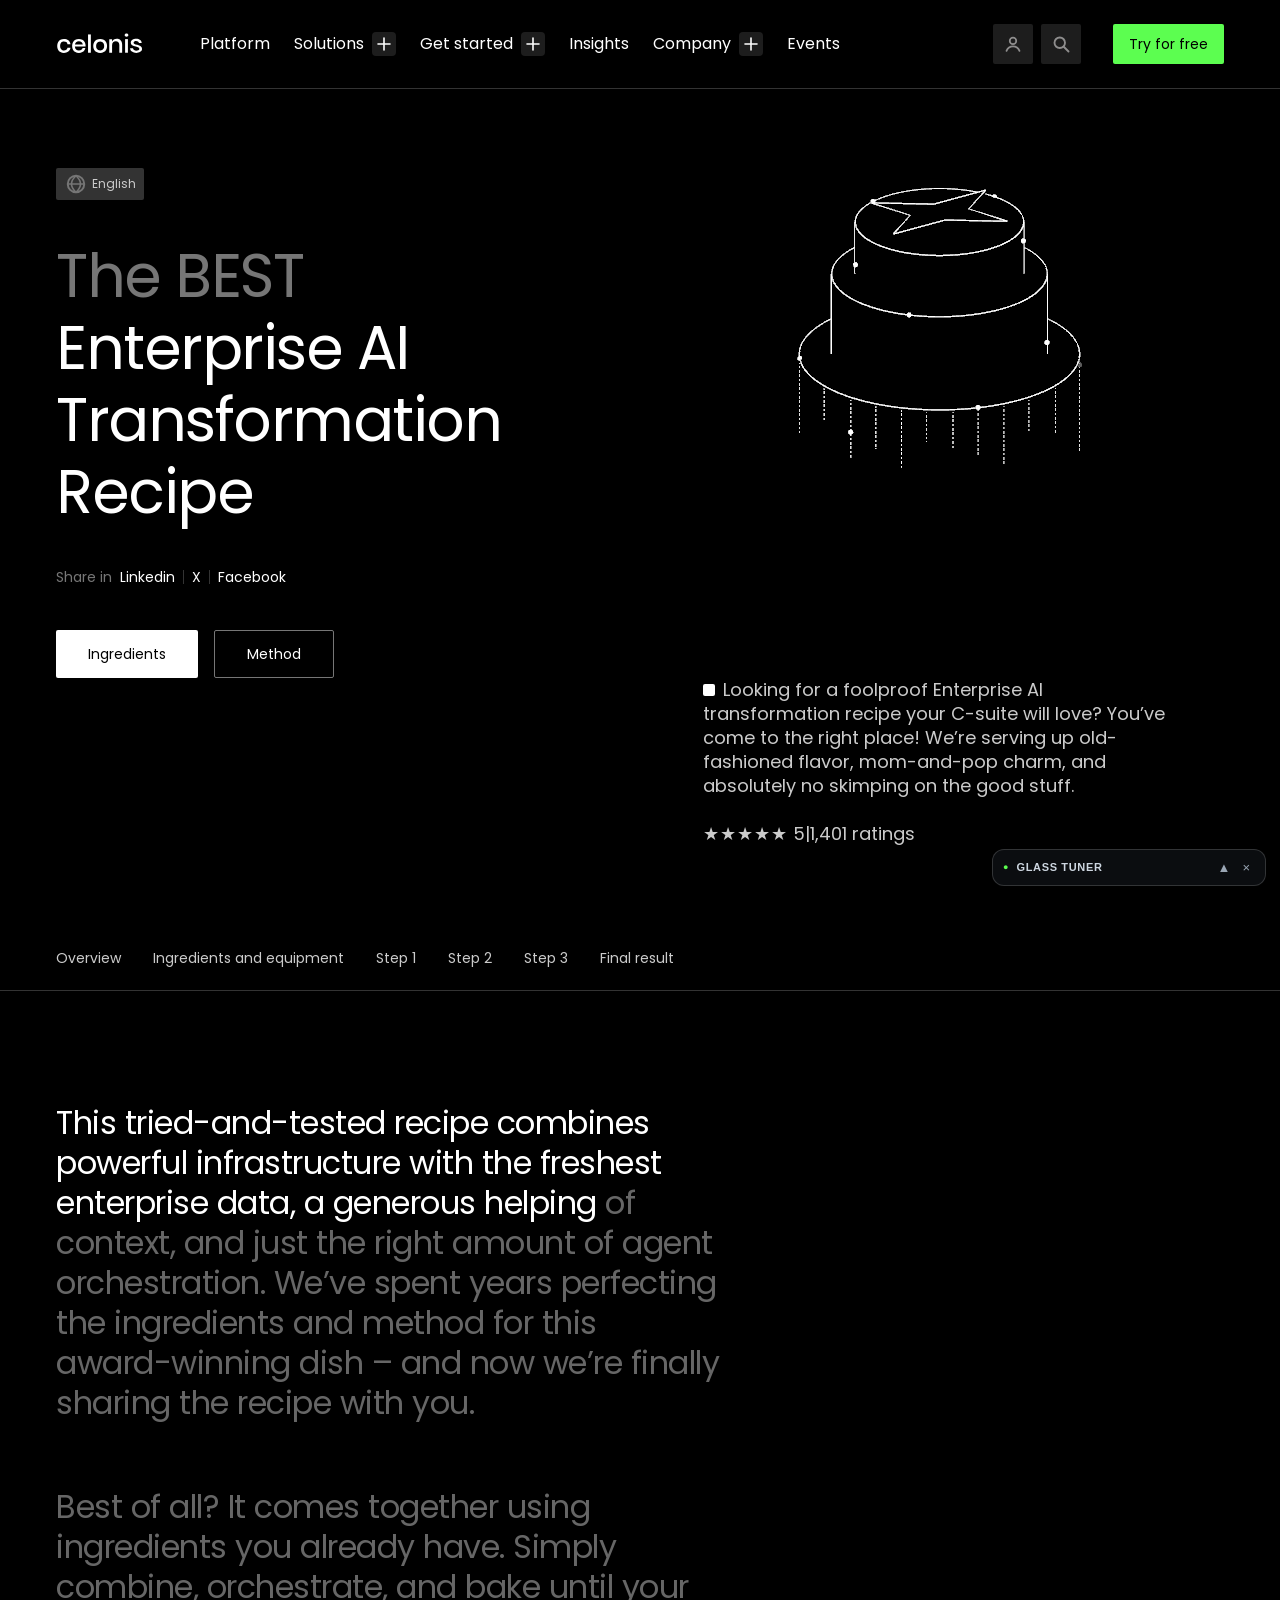
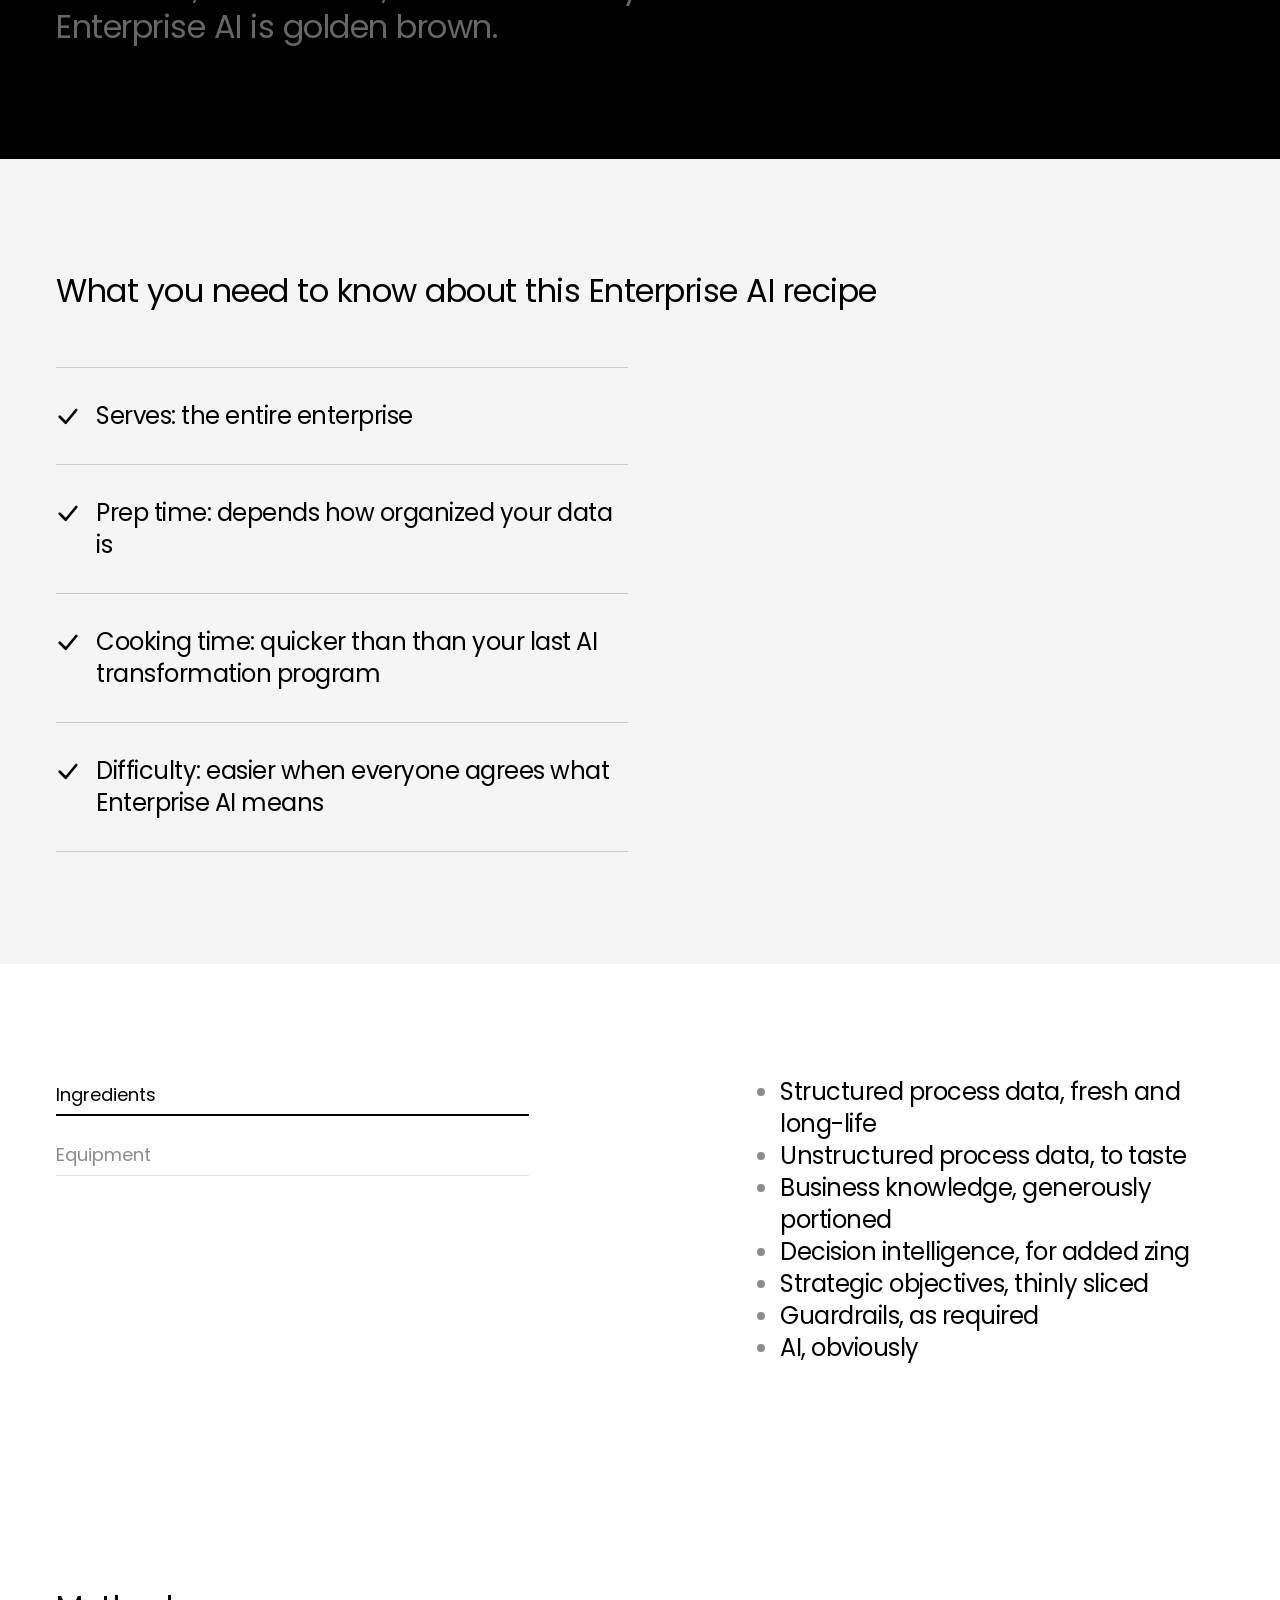
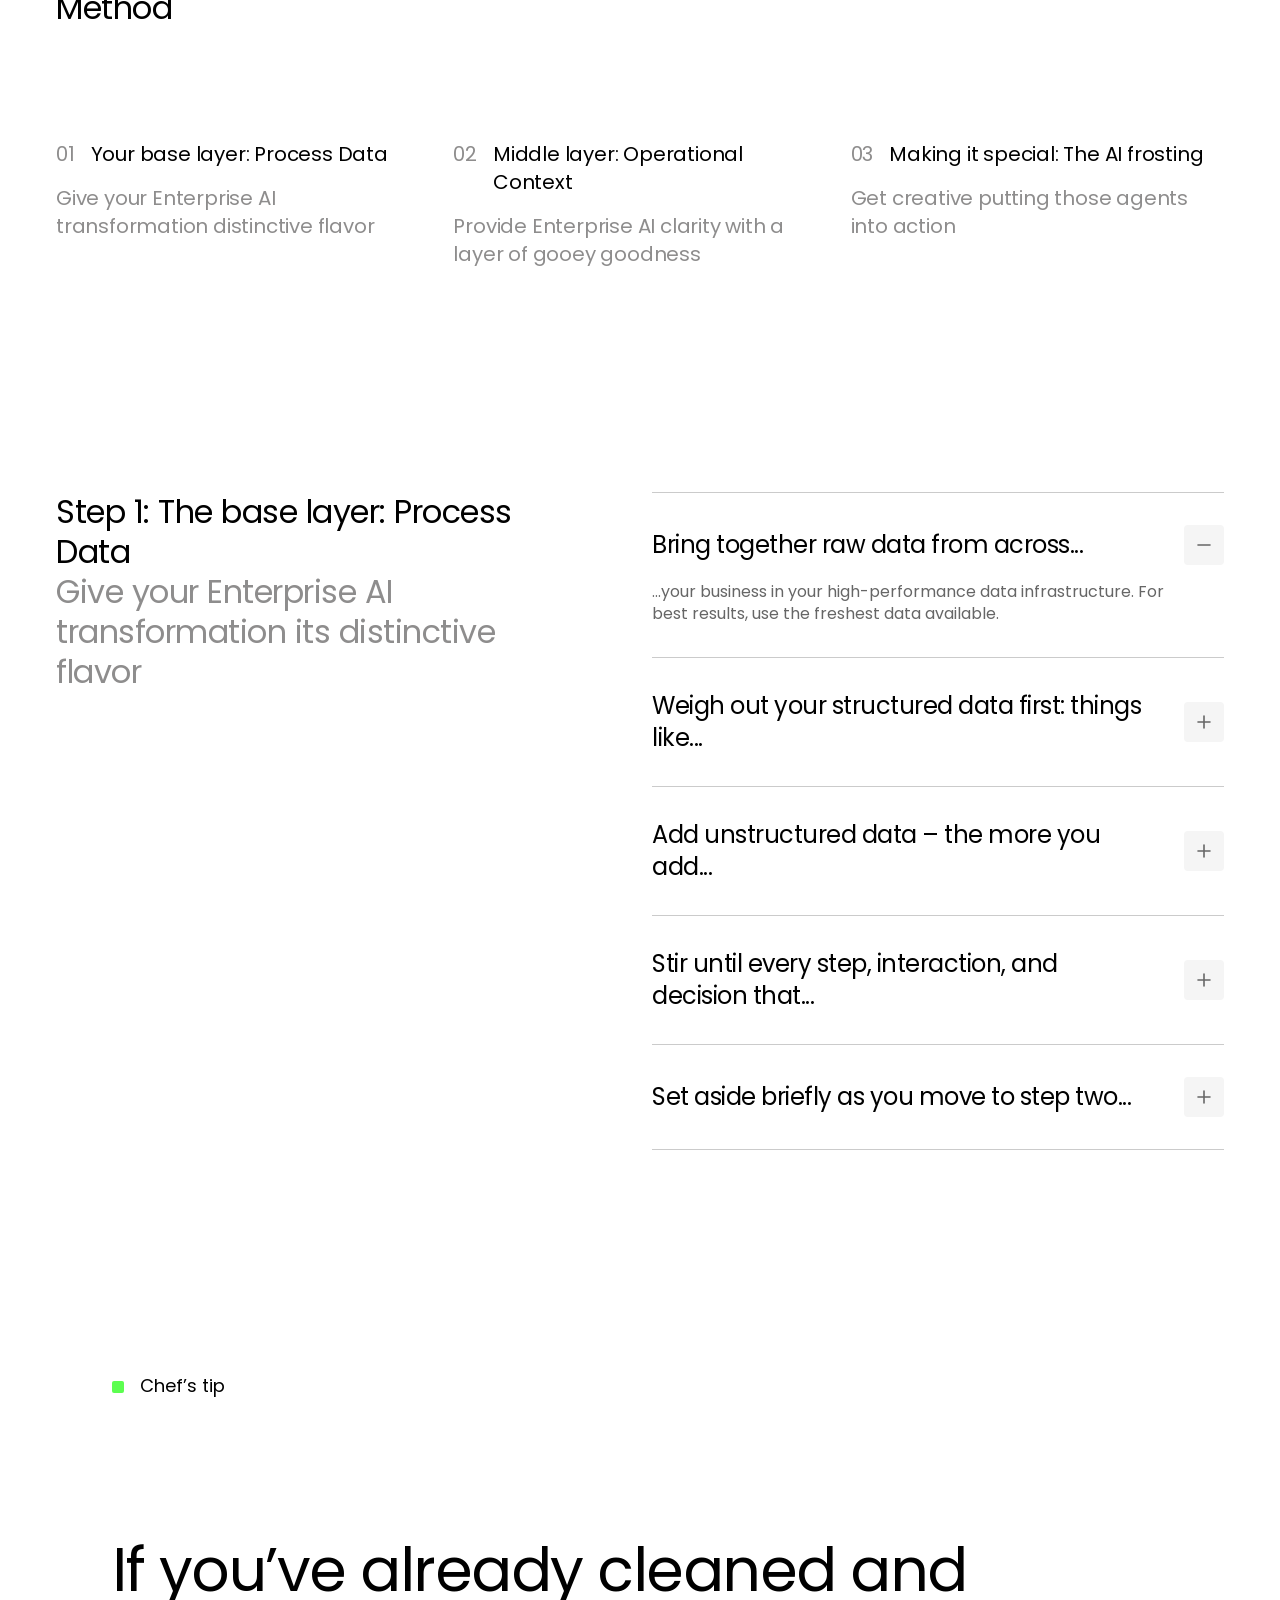
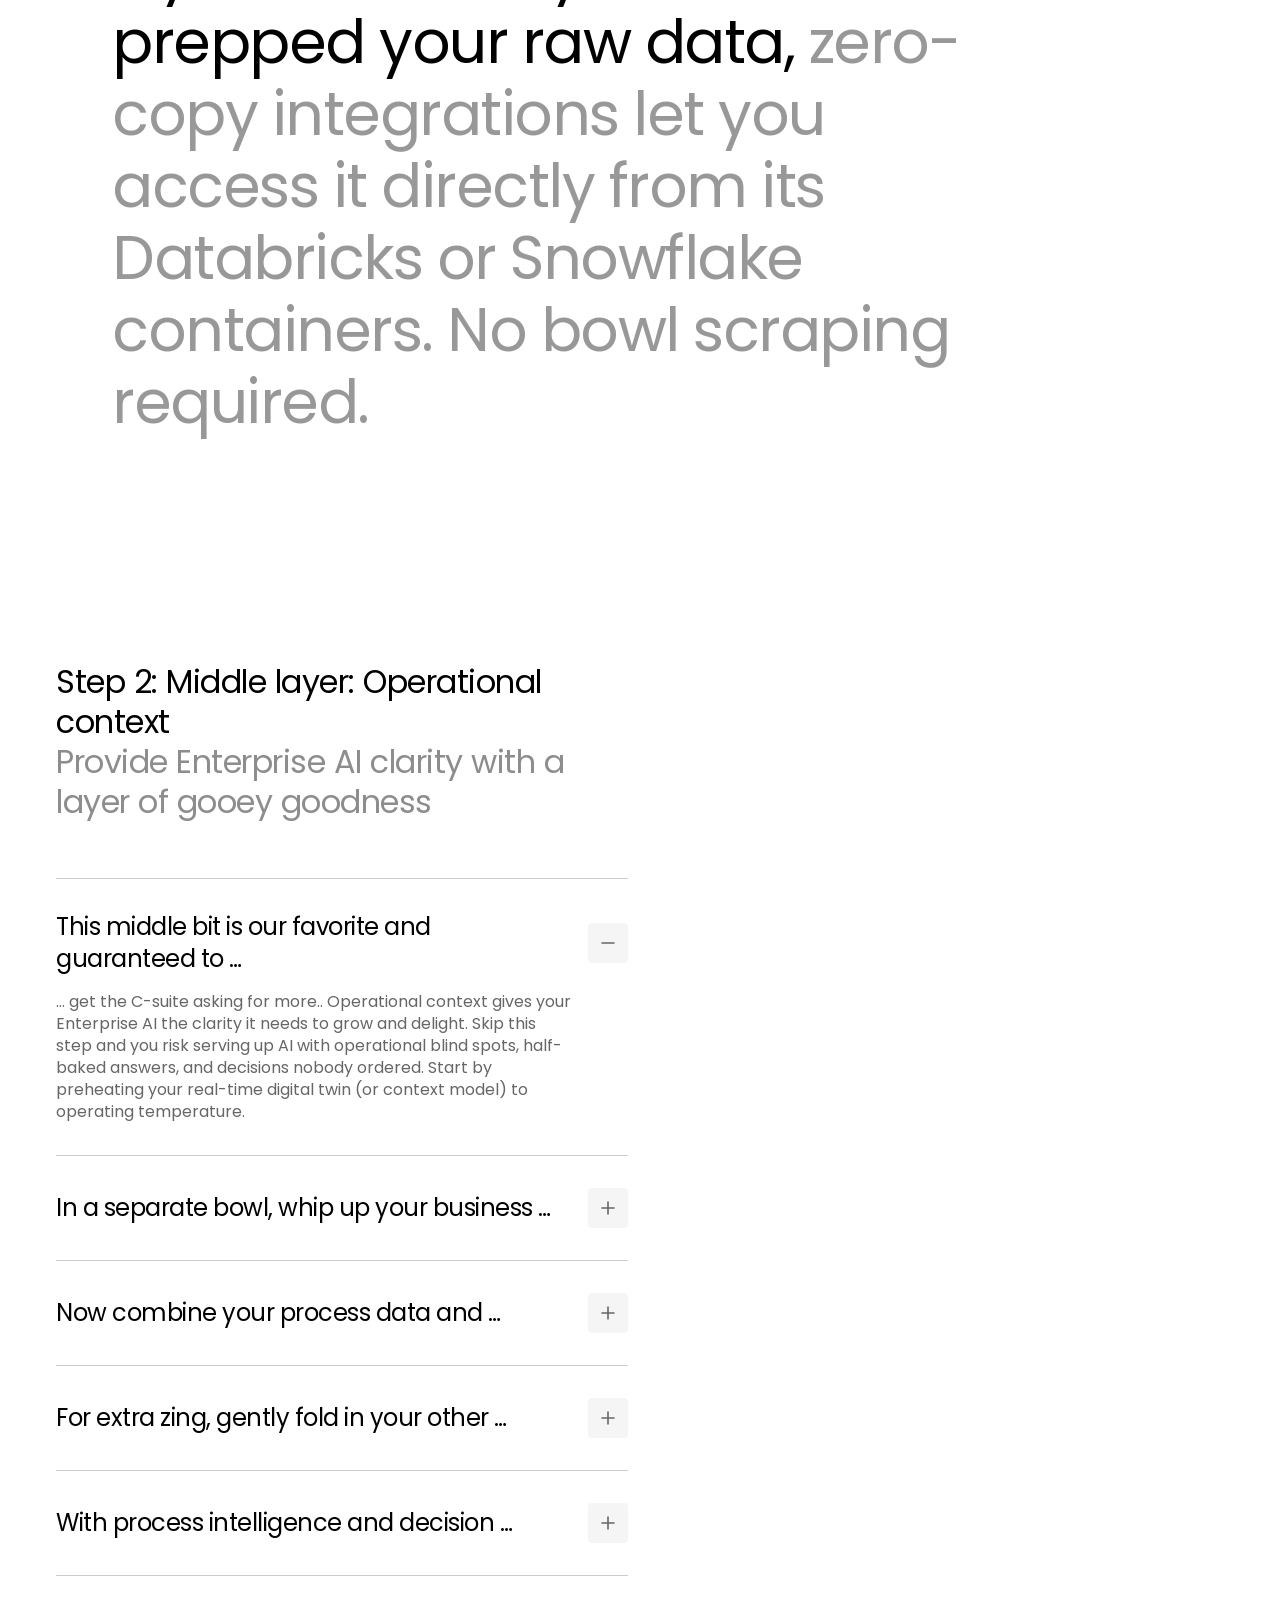
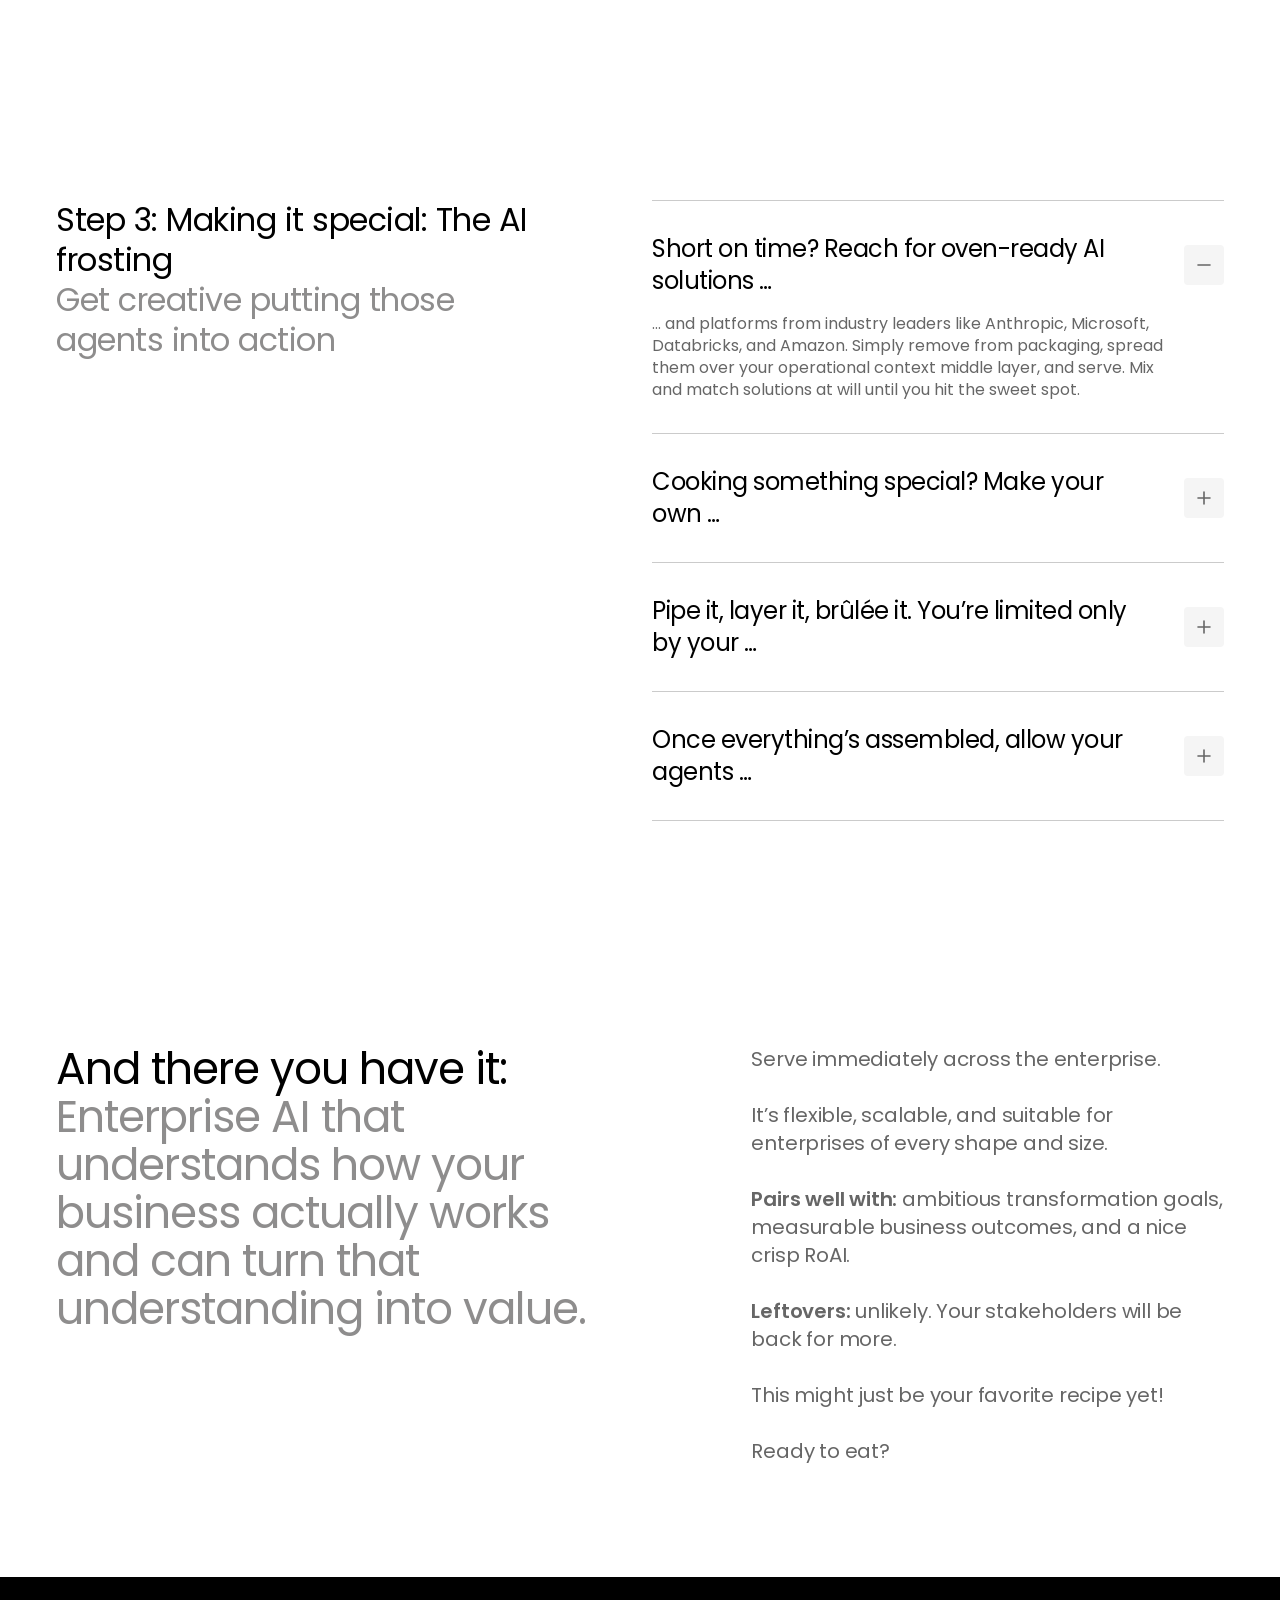
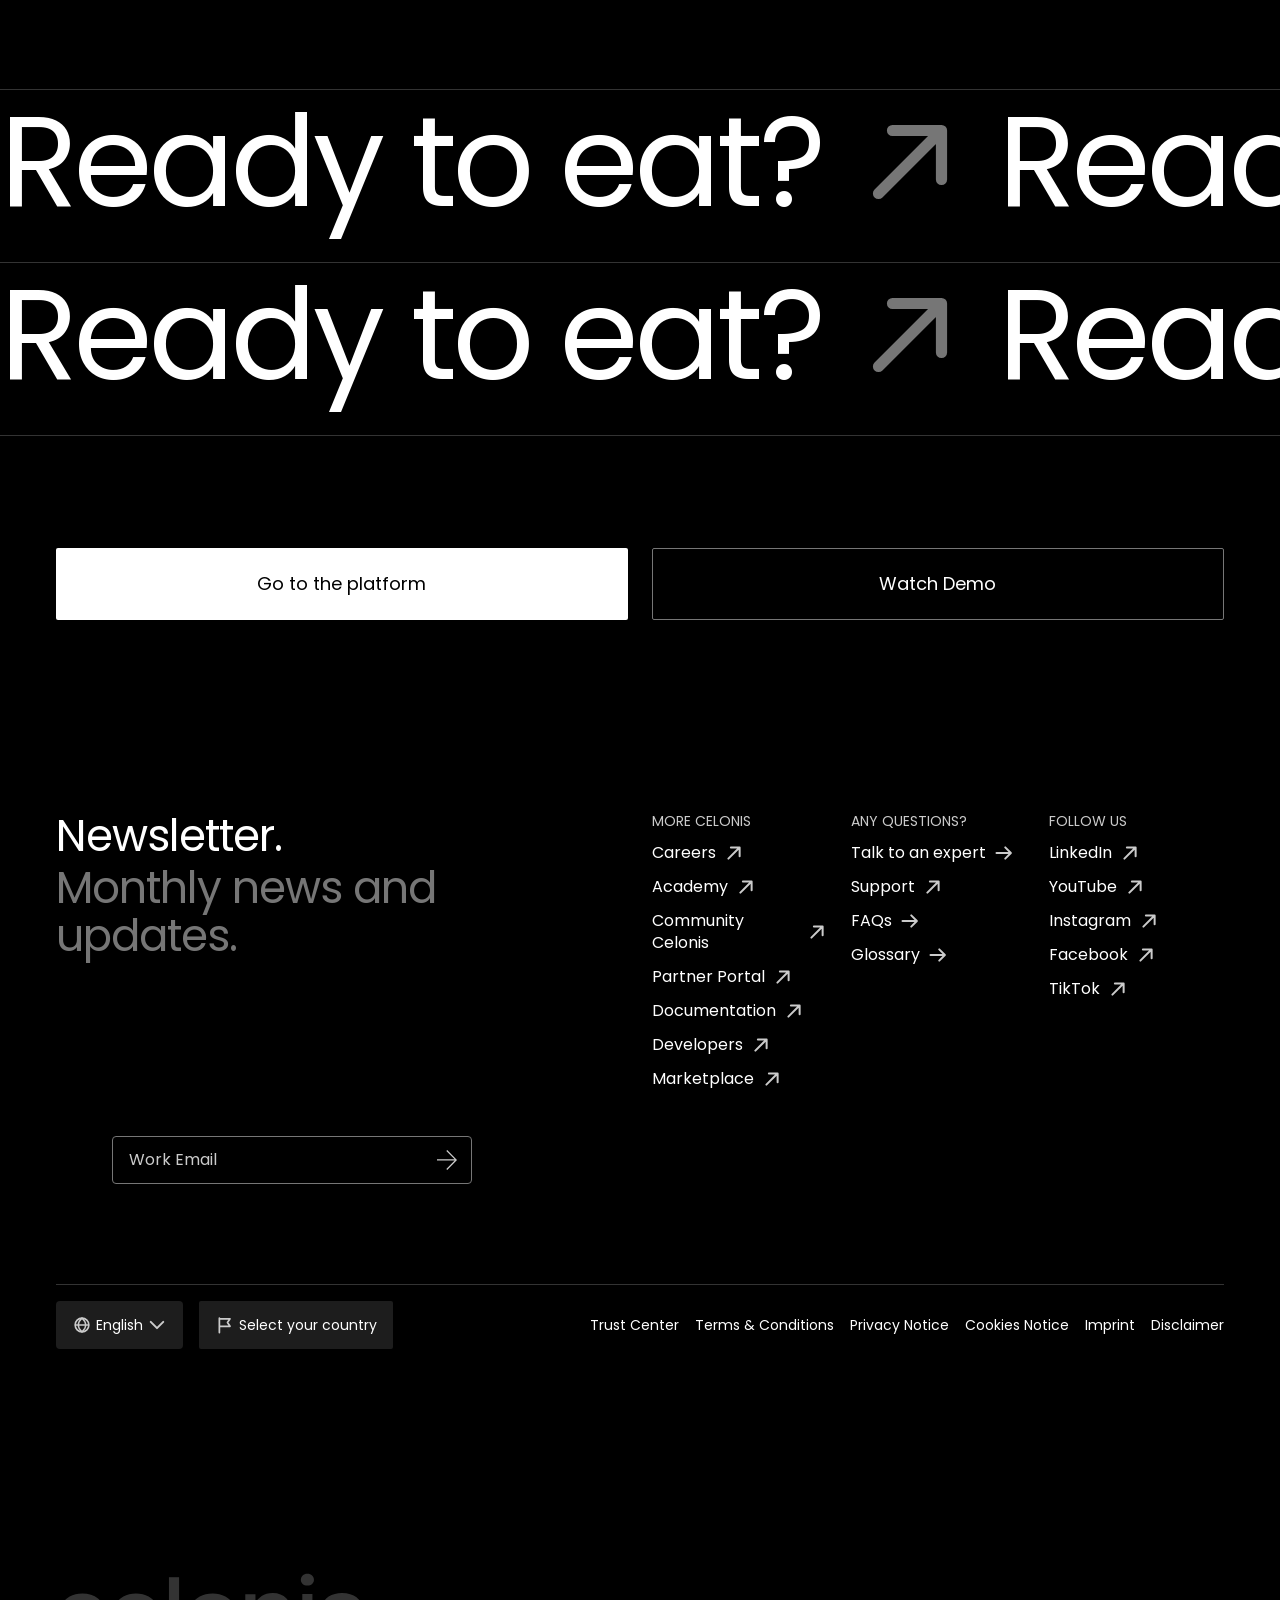
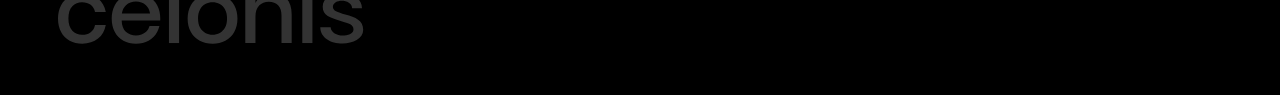
==== commit 6ca75798: "Reduce classic-3d WebP weight Co-Authored-By: Claude Opus 5.5 <noreply@anthropic.com>" ====
--- a/cake/versions/classic-3d/index.html
+++ b/cake/versions/classic-3d/index.html
@@ -490,7 +490,7 @@
 <script src="../../js/three.min.js?v=1"></script>
 <script src="../../js/three-post.js?v=1"></script>
 <script src="../../js/tuner-ui.js?v=4"></script>
-<script src="../../js/cake-3d-classic.js?v=2"></script>
+<script src="../../js/cake-3d-classic.js?v=3"></script>
 <script src="../../js/cake-3d-tuner.js?v=27"></script>
 </div></body>
 </html>
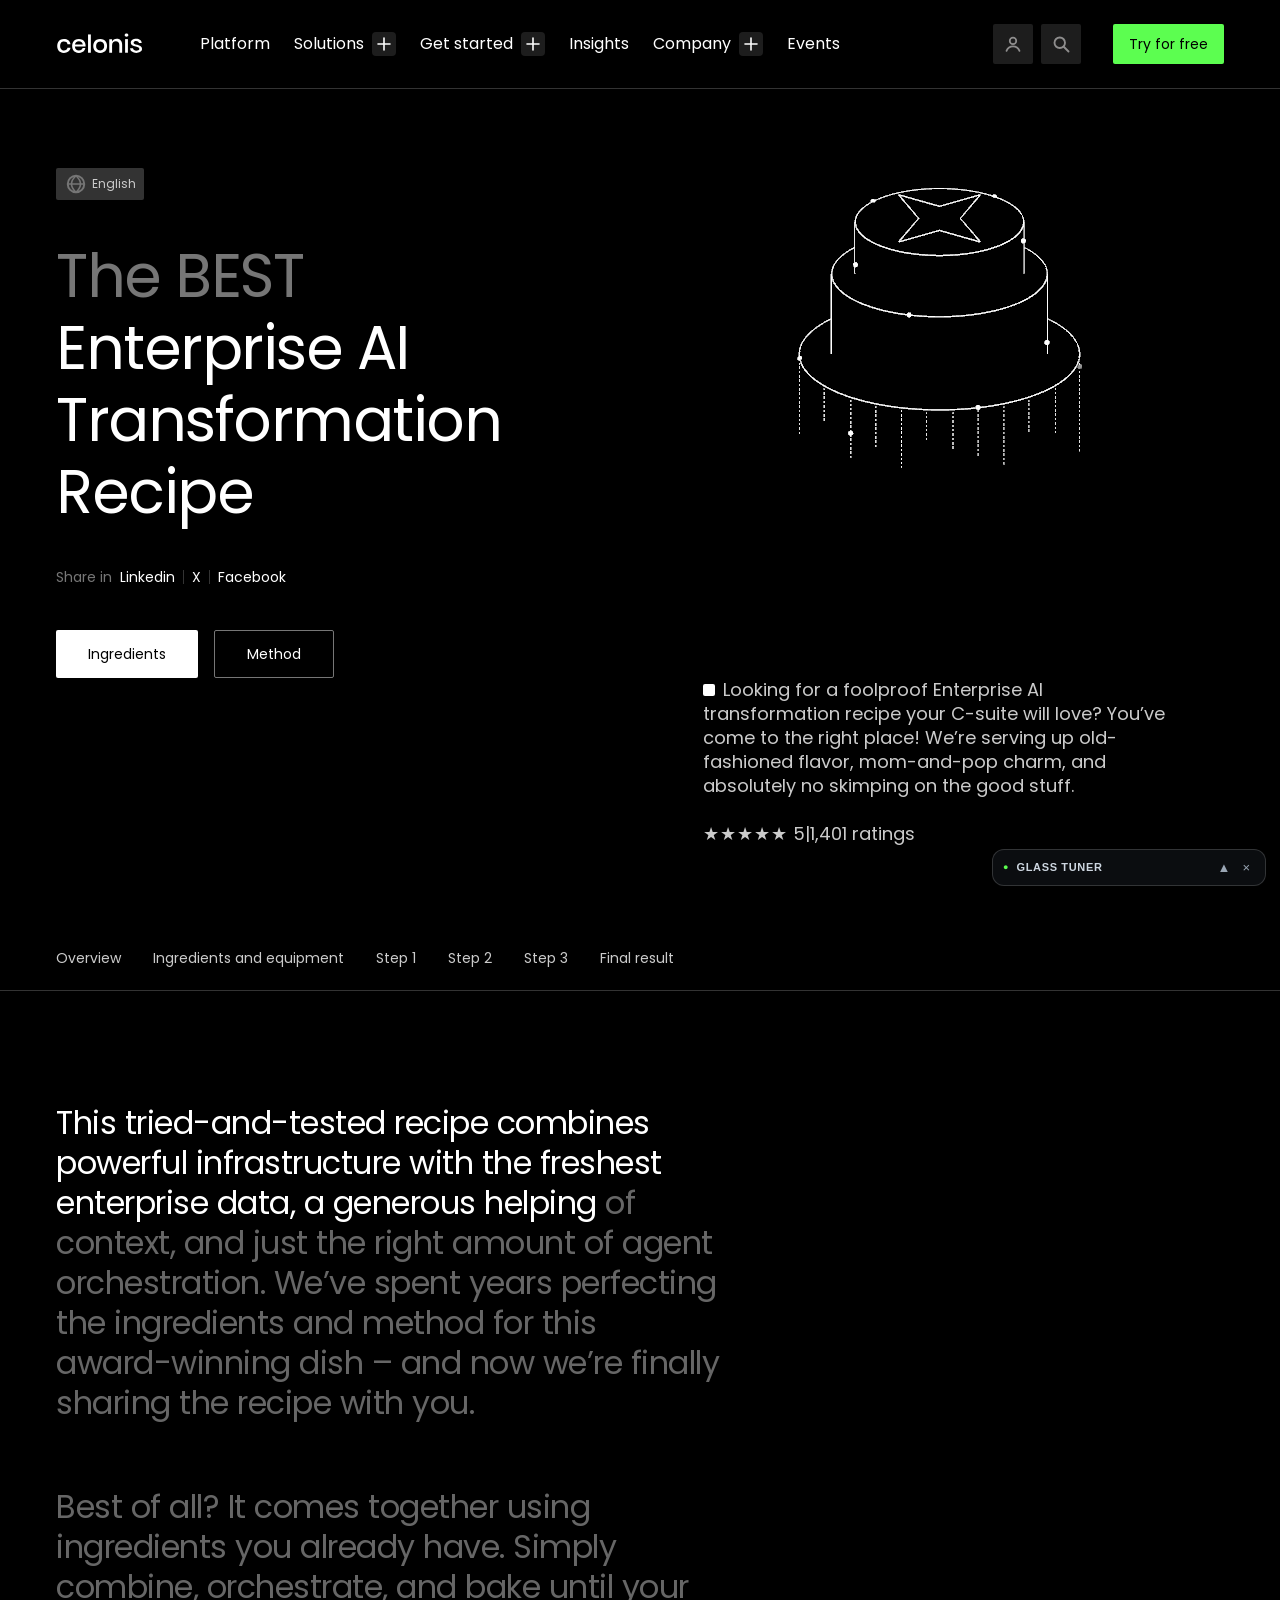
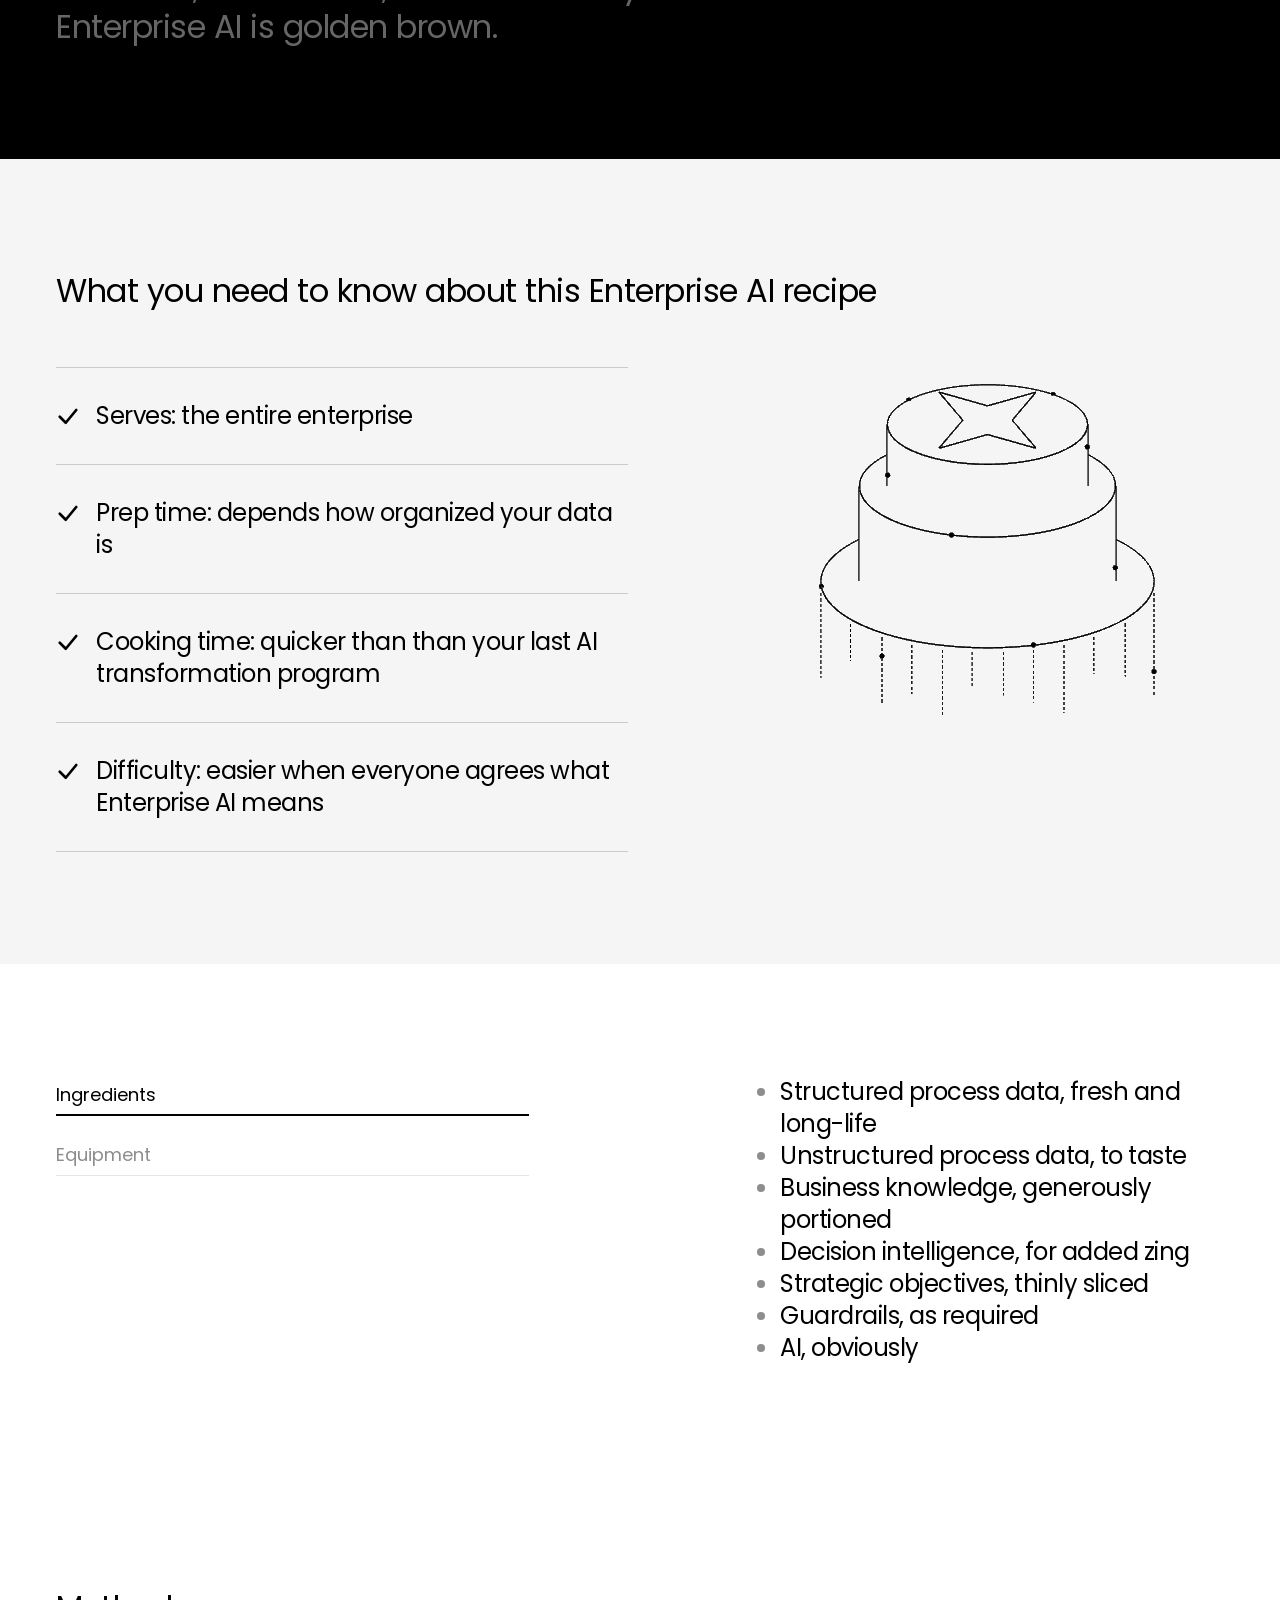
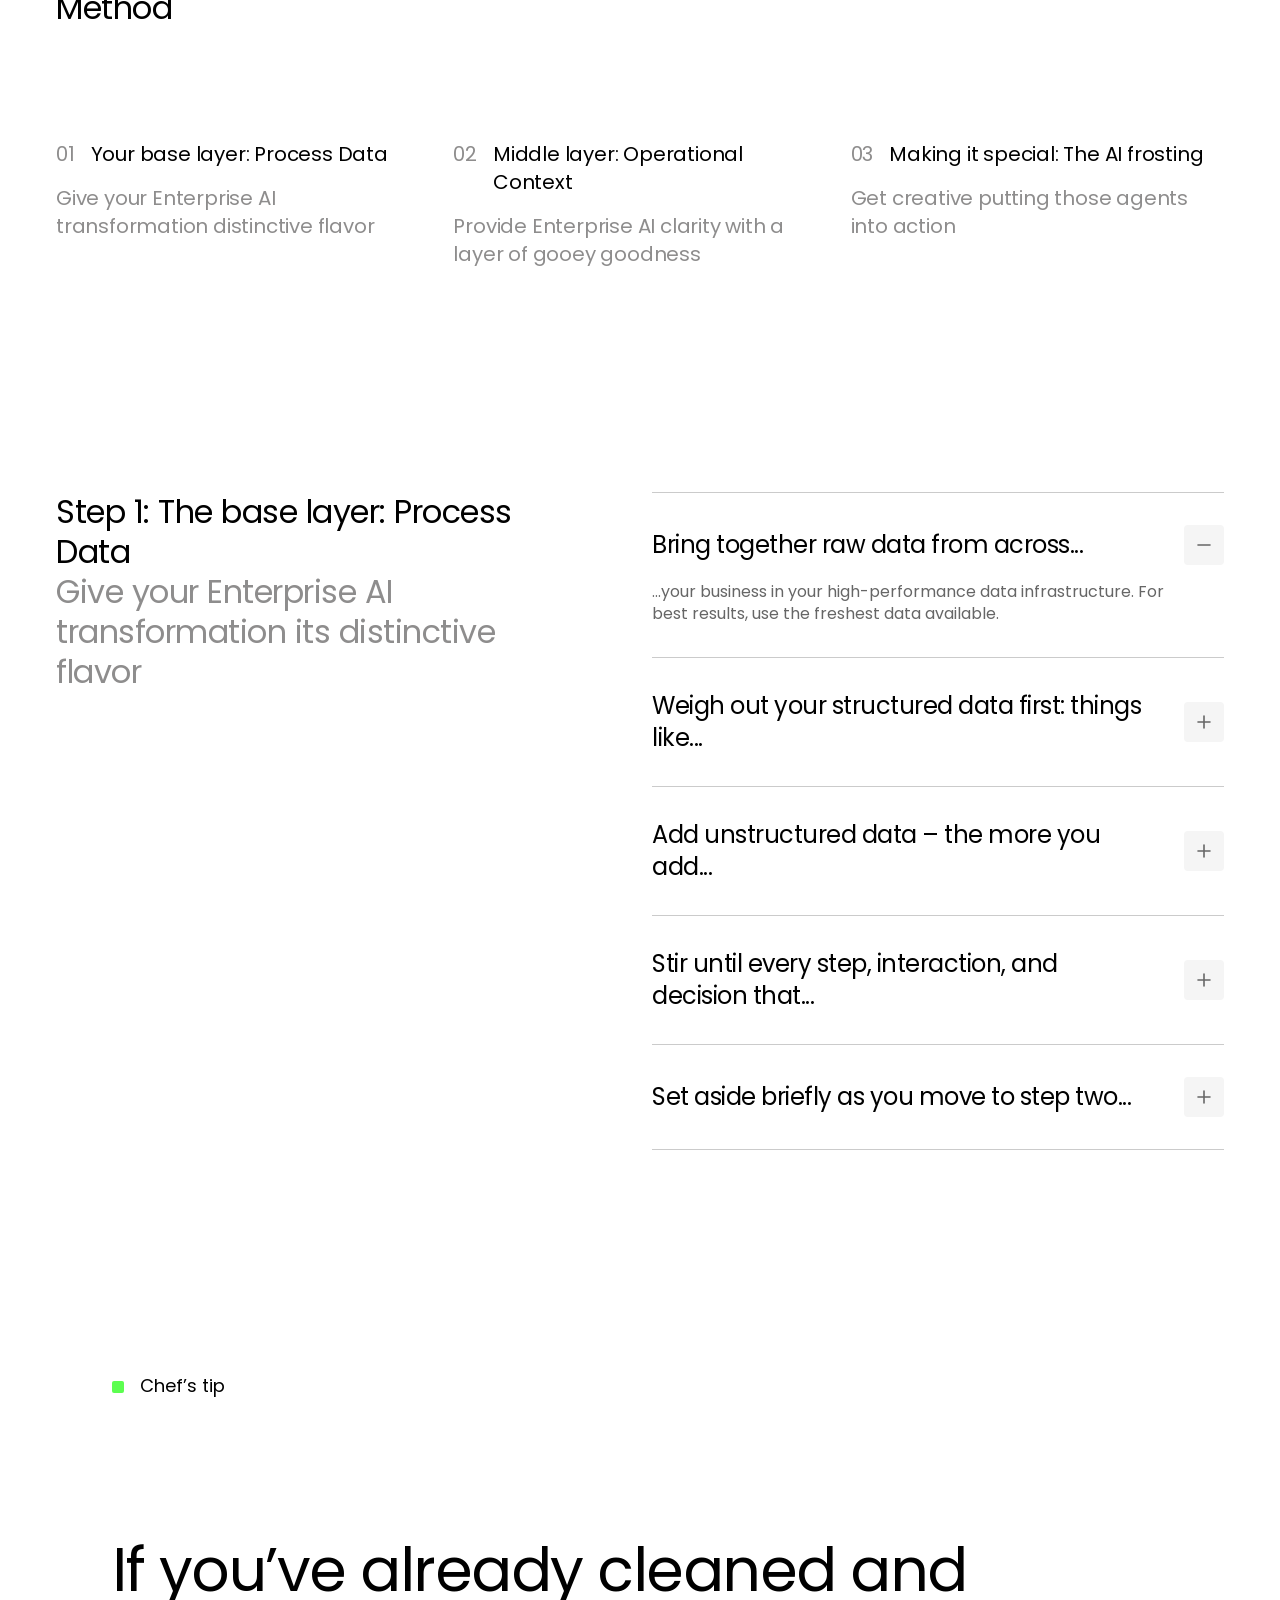
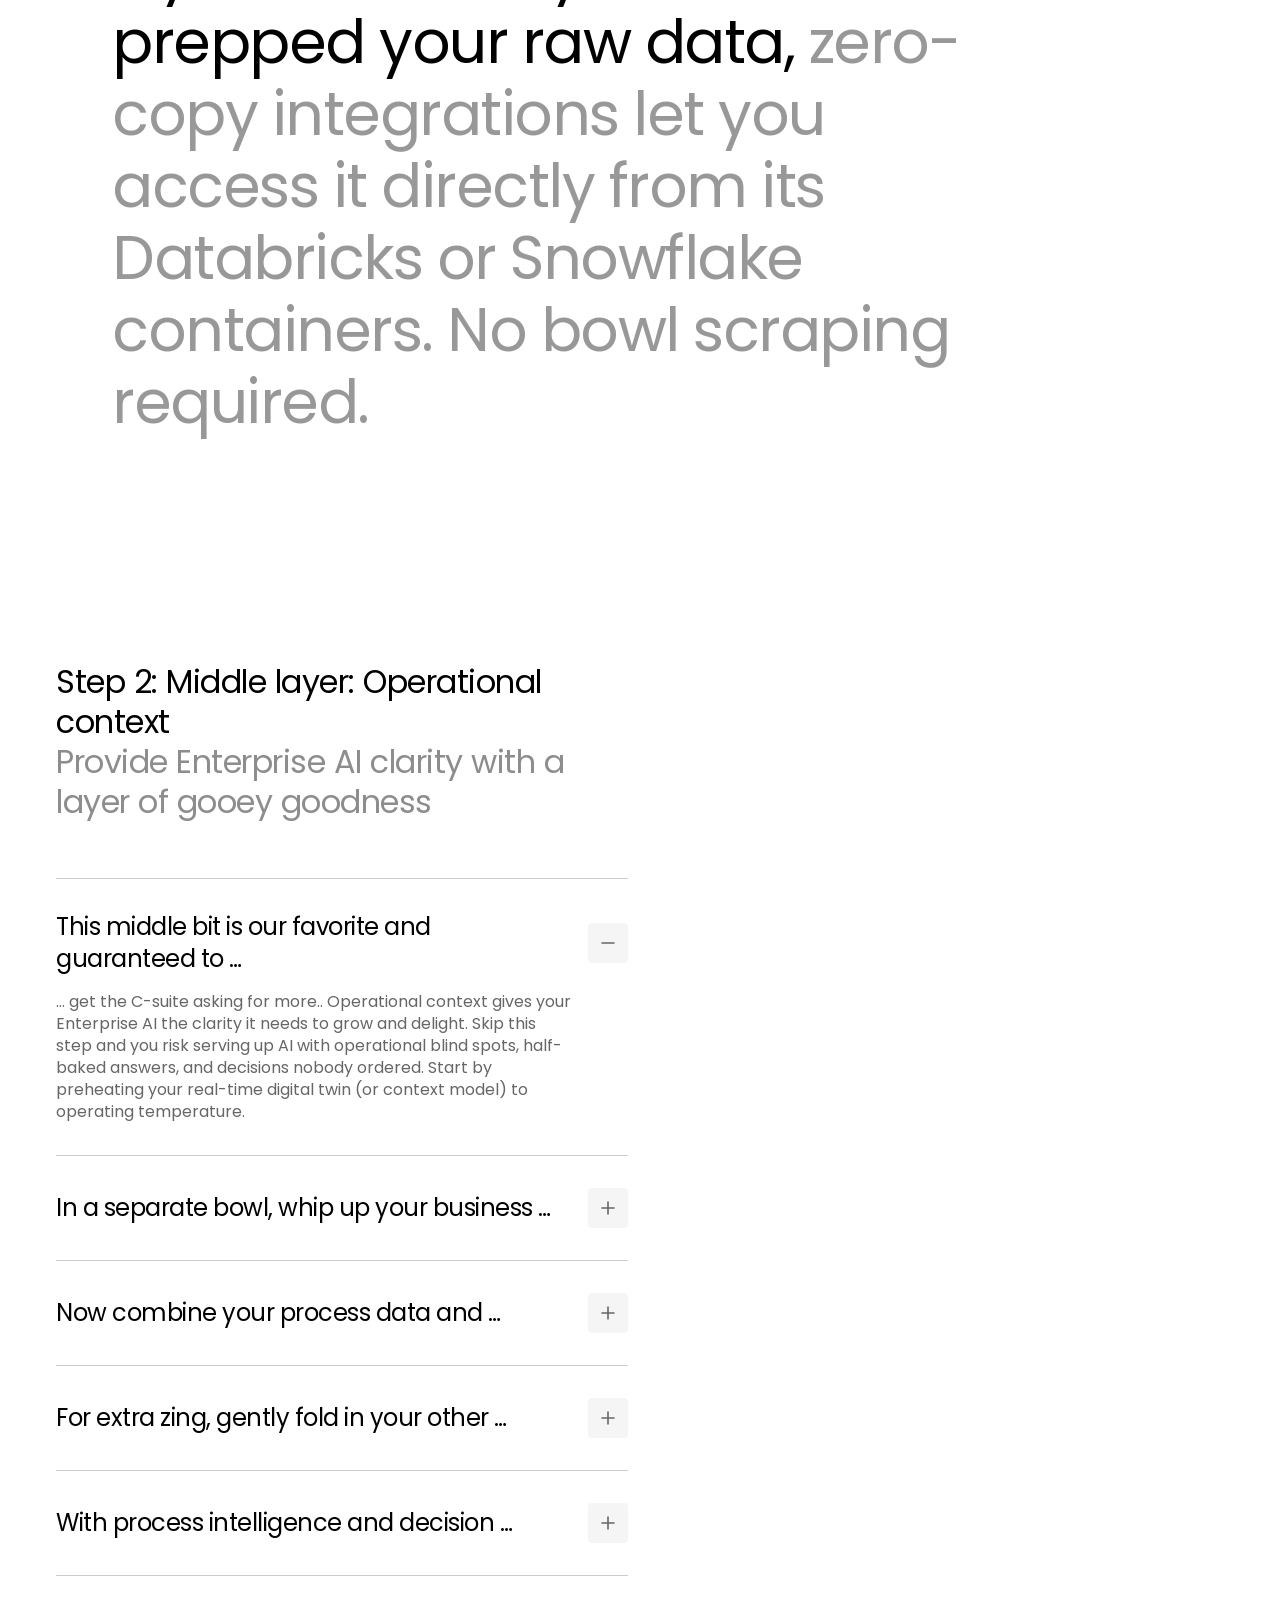
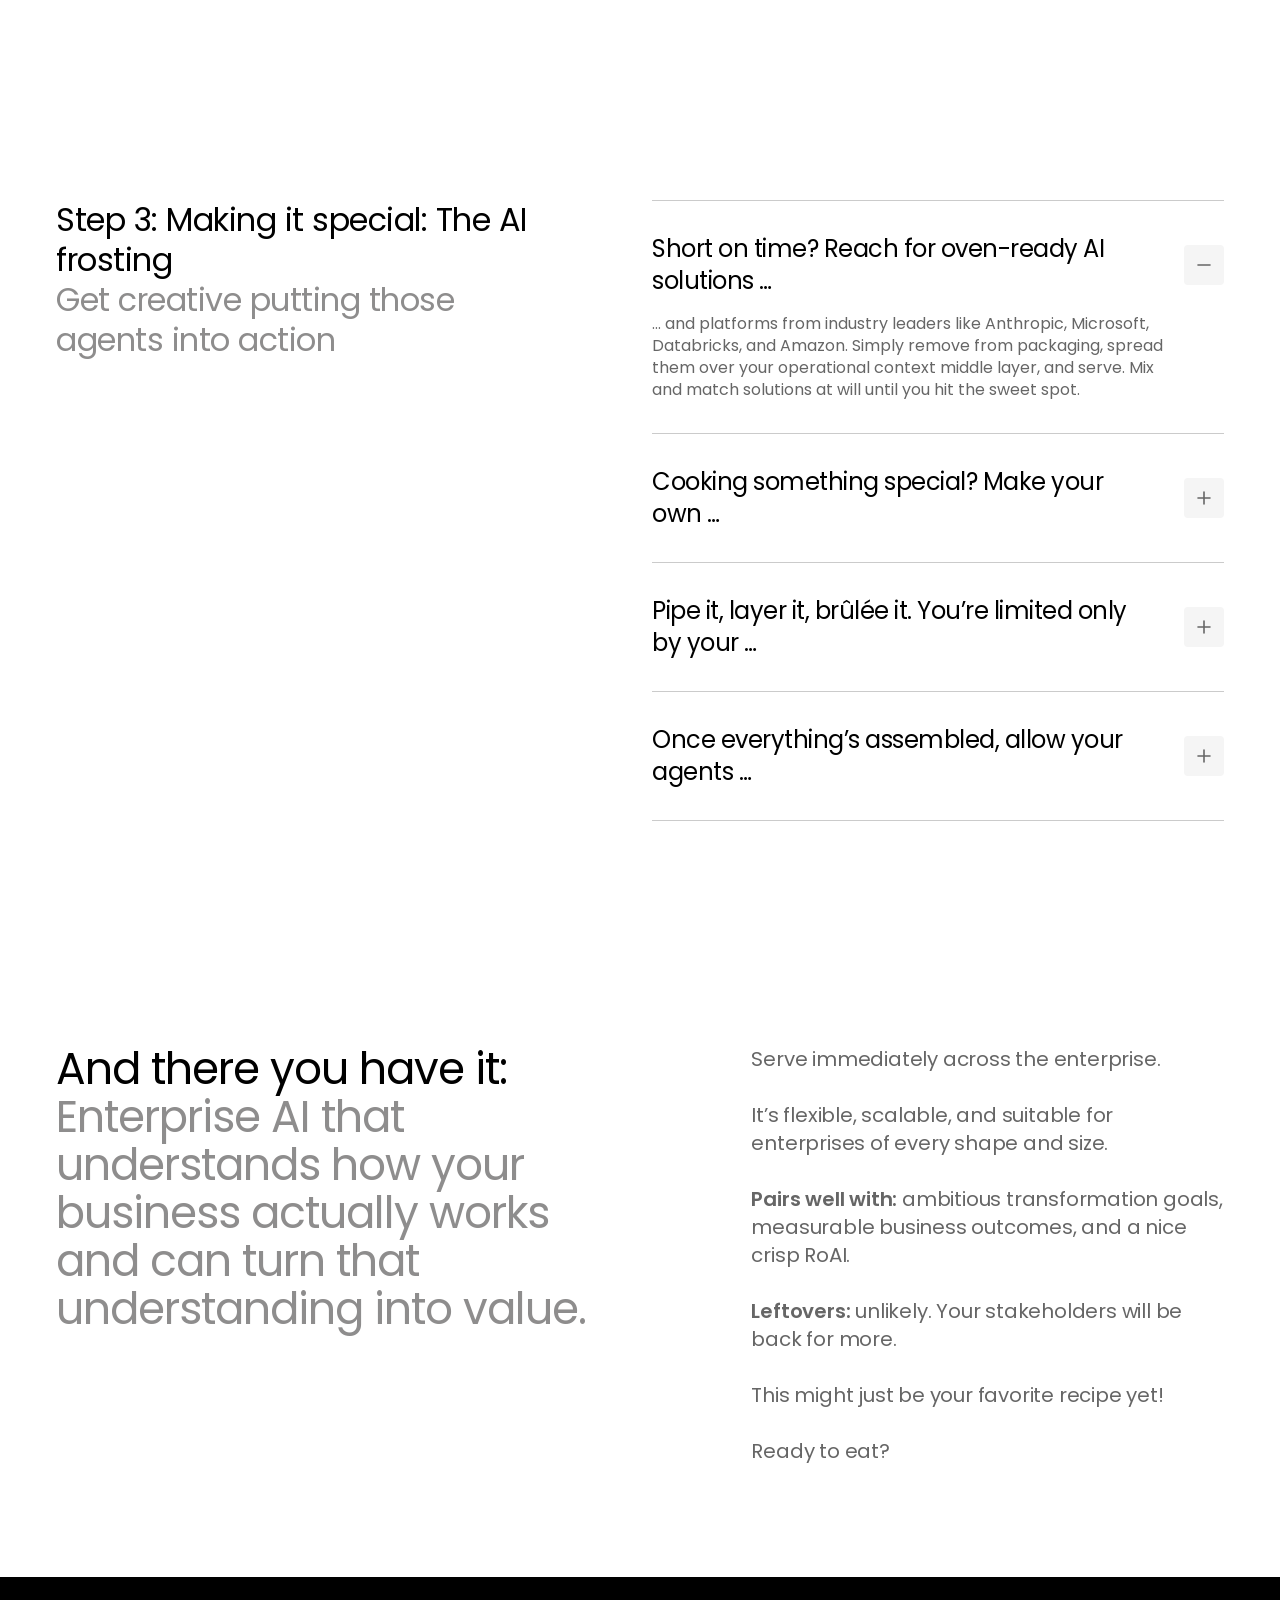
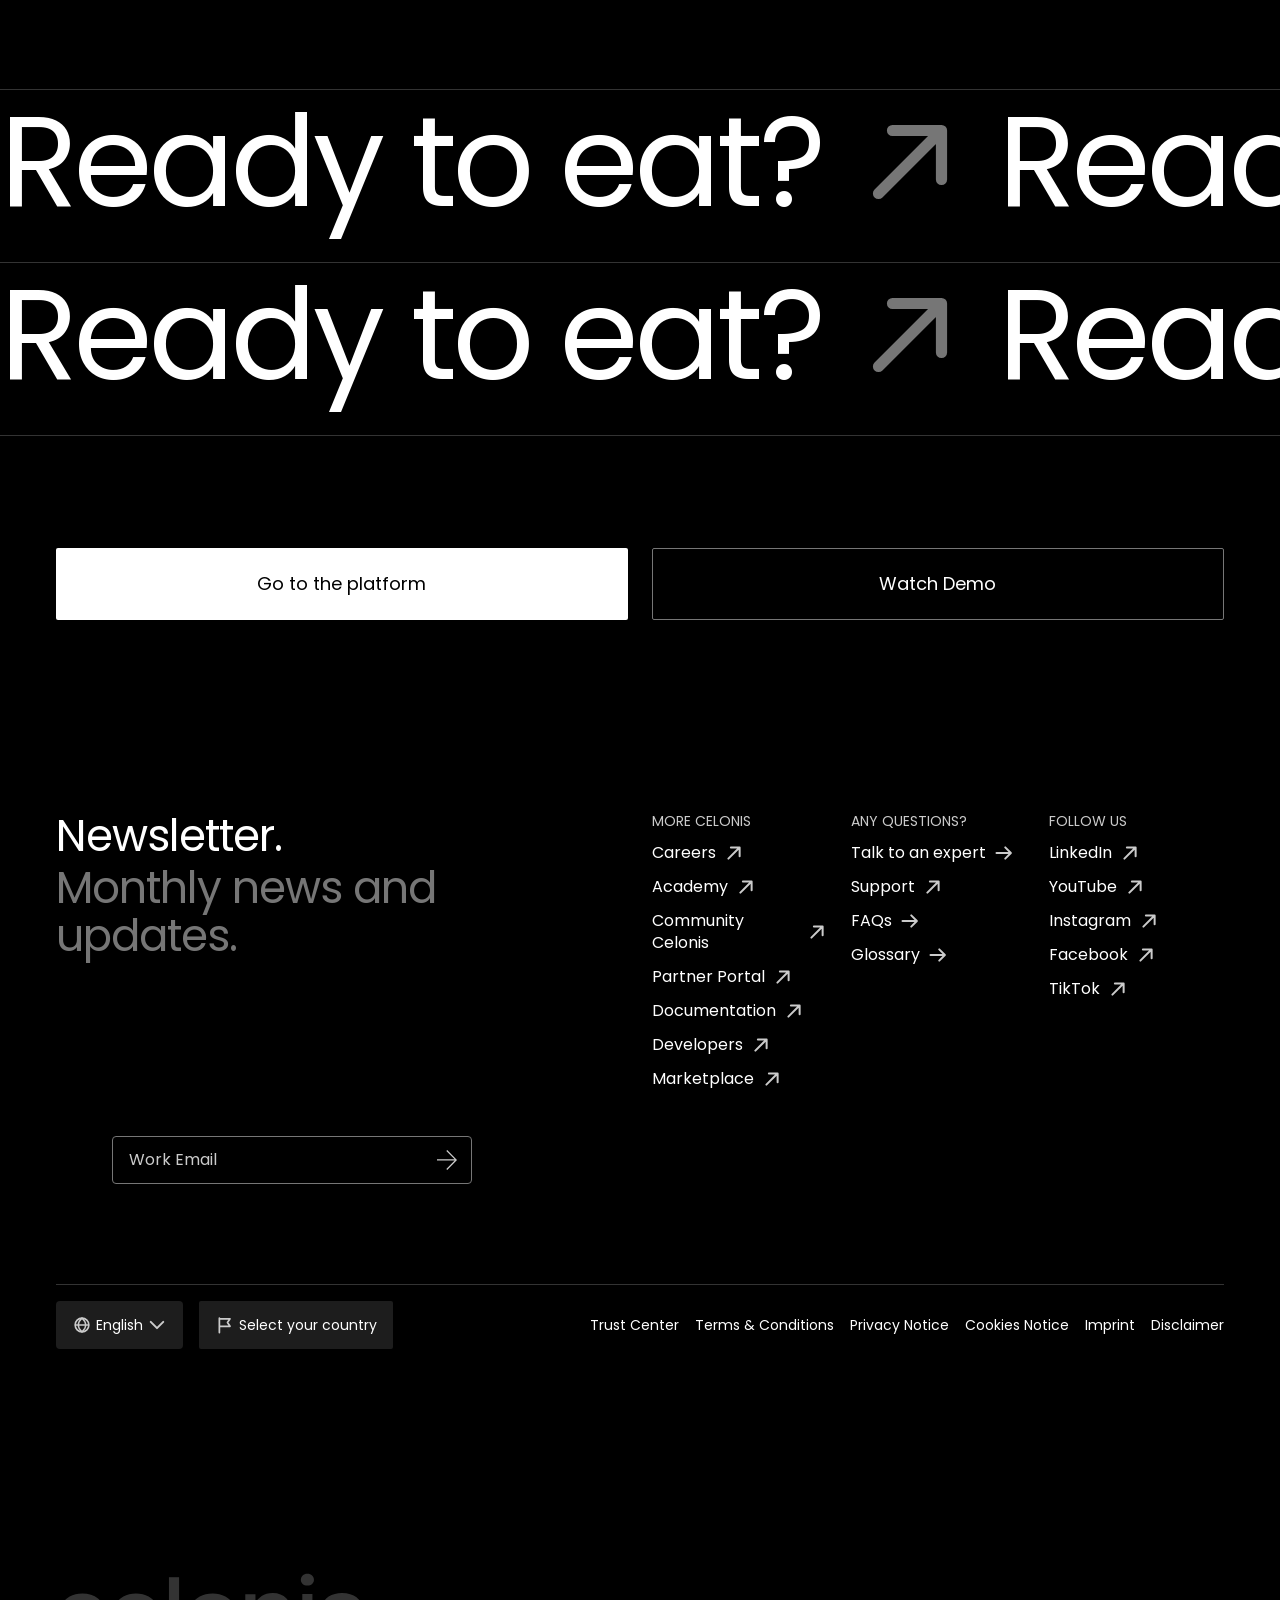
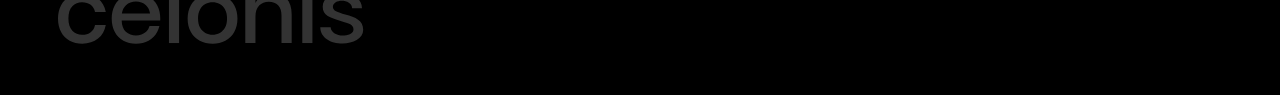
==== commit 13ae1a94: "Add classic-3d-story version Co-Authored-By: Claude Opus 5.5 <noreply@anthropic.com>" ====
--- a/cake/versions/classic-3d/index.html
+++ b/cake/versions/classic-3d/index.html
@@ -490,7 +490,7 @@
 <script src="../../js/three.min.js?v=1"></script>
 <script src="../../js/three-post.js?v=1"></script>
 <script src="../../js/tuner-ui.js?v=4"></script>
-<script src="../../js/cake-3d-classic.js?v=3"></script>
+<script src="../../js/cake-3d-classic.js?v=6"></script>
 <script src="../../js/cake-3d-tuner.js?v=27"></script>
 </div></body>
 </html>
